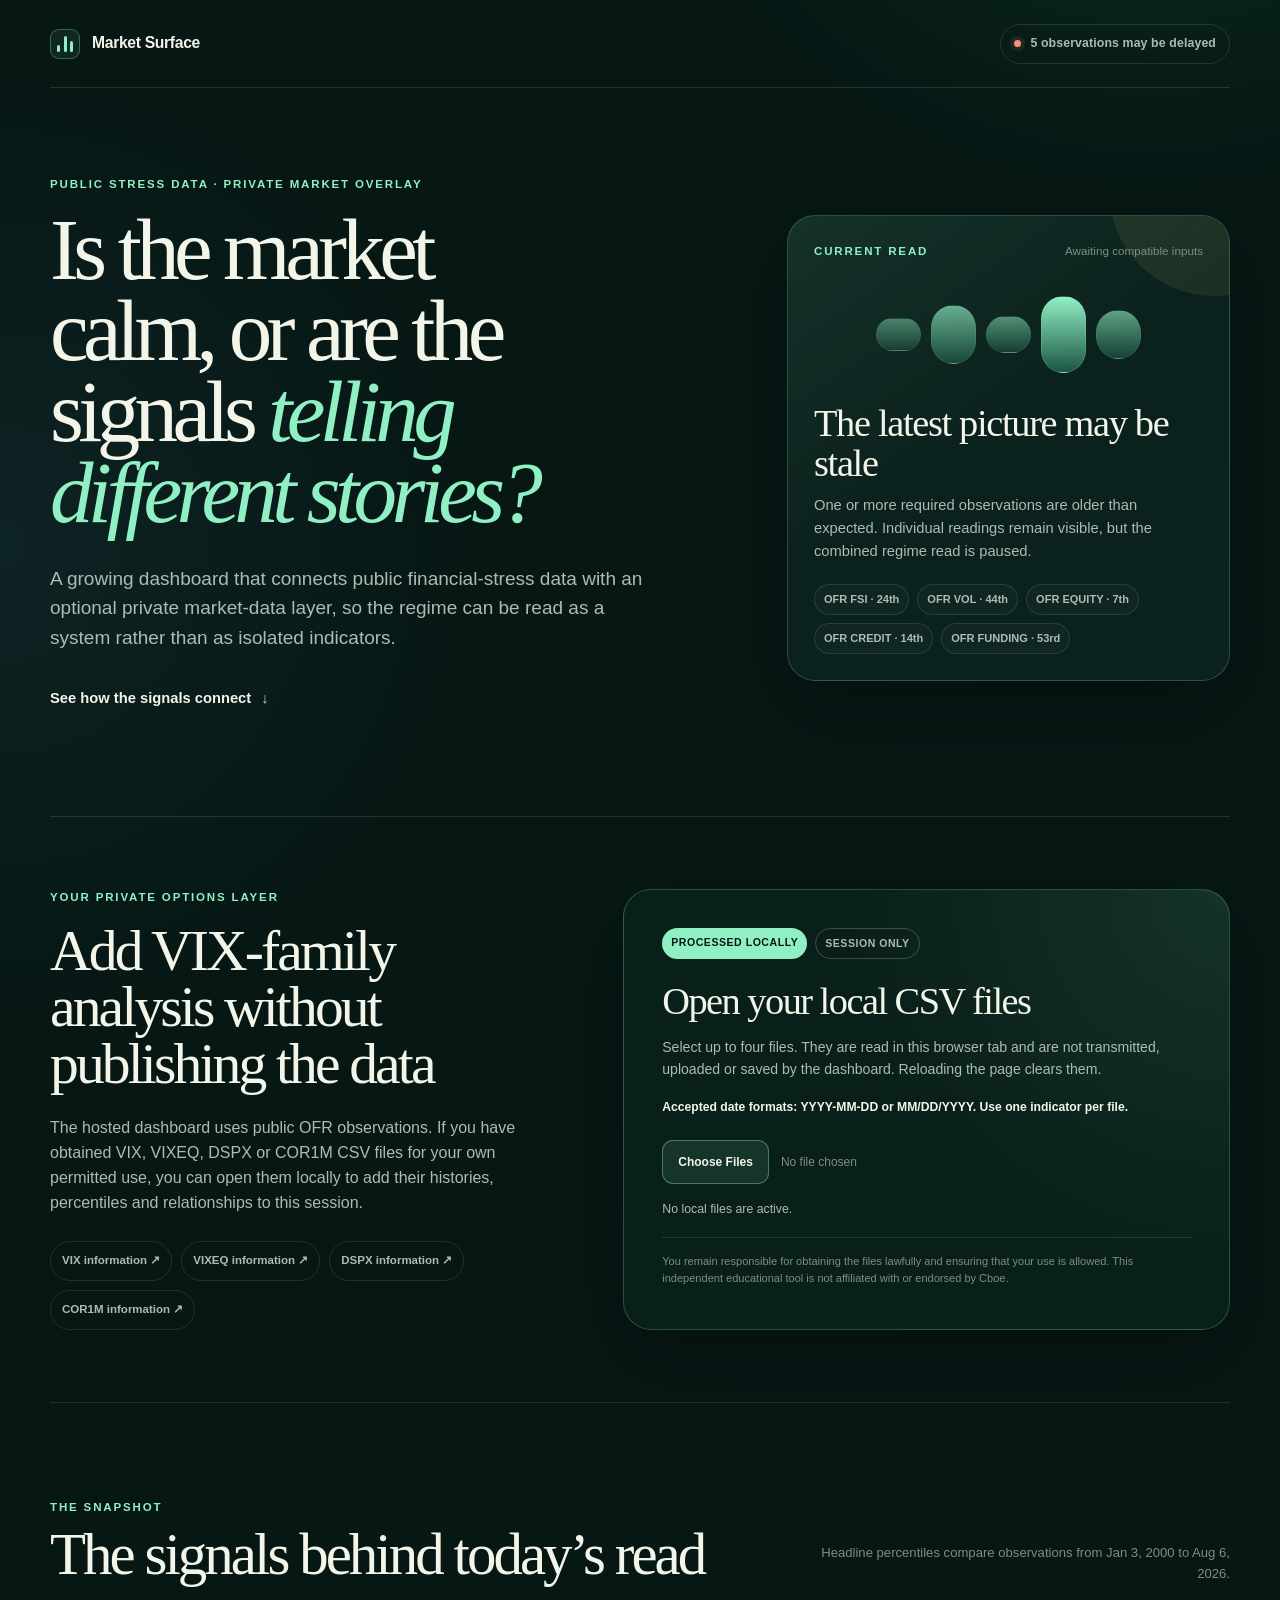
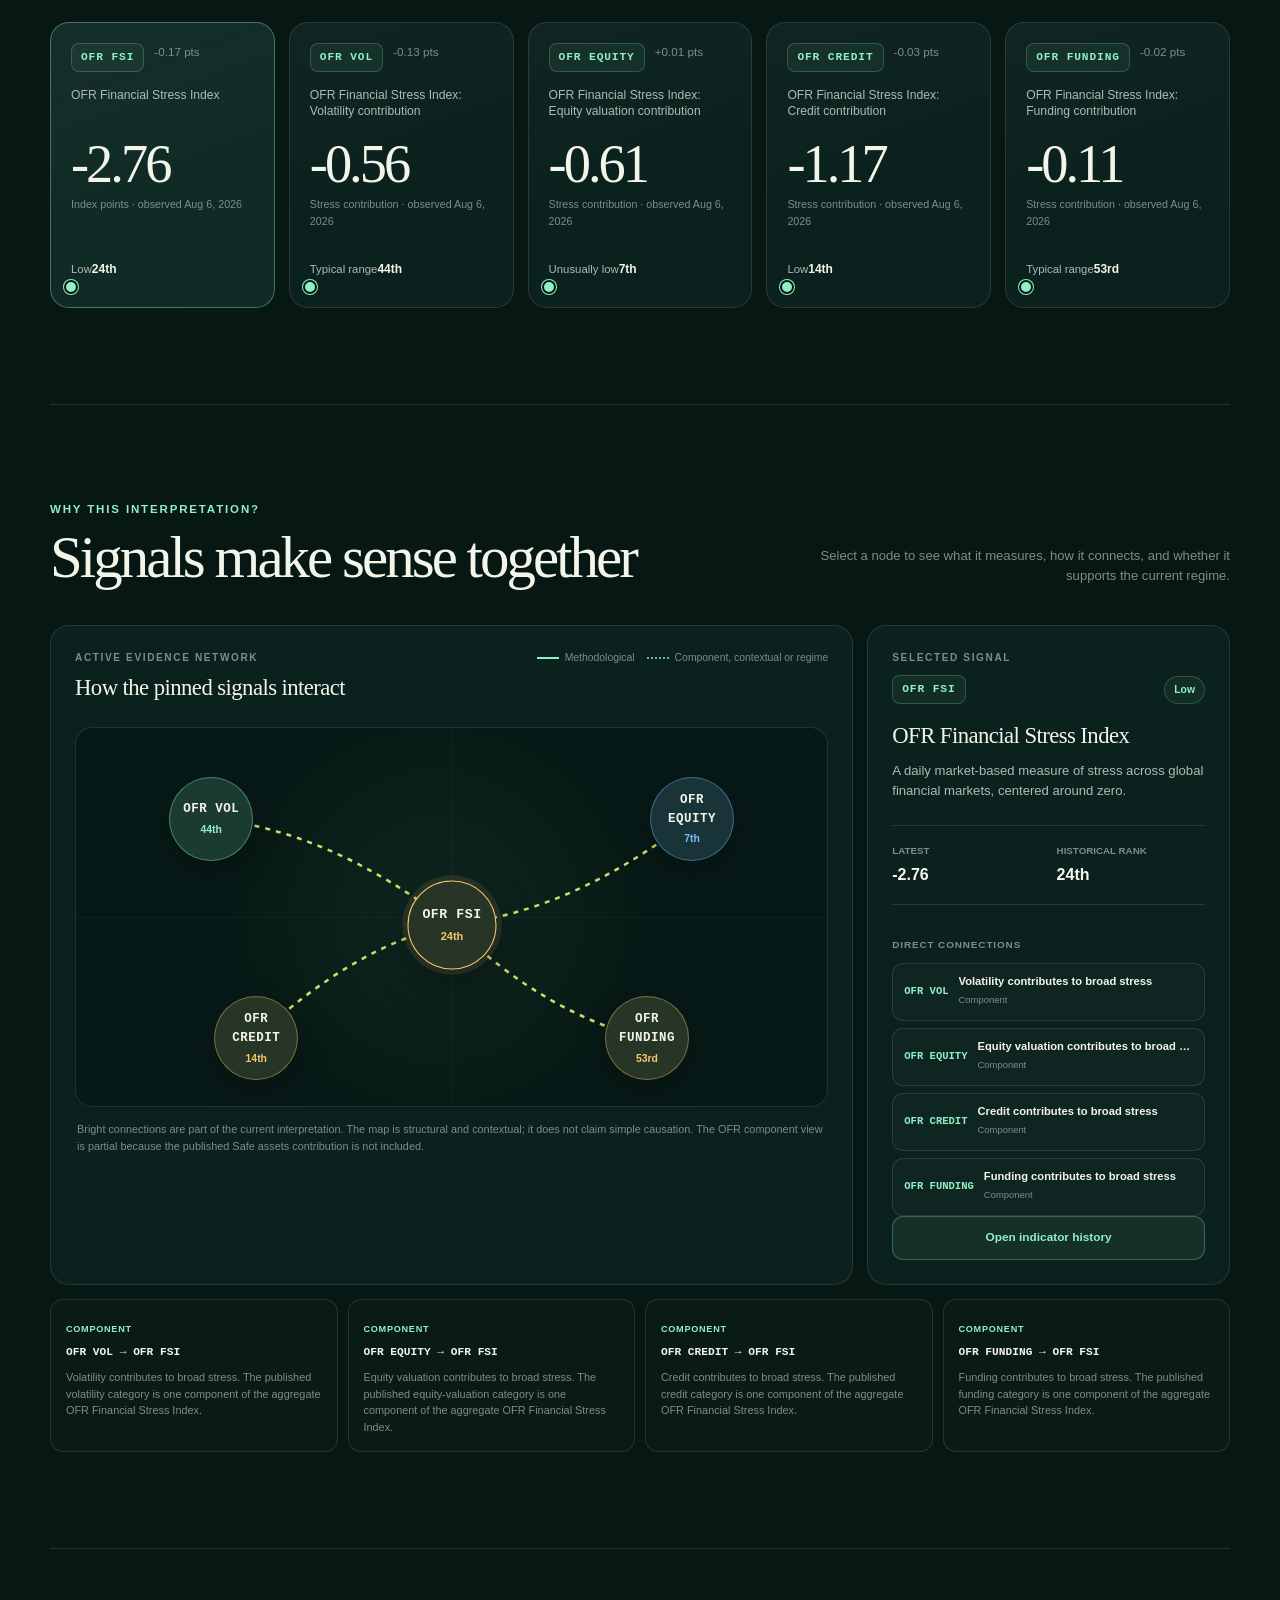
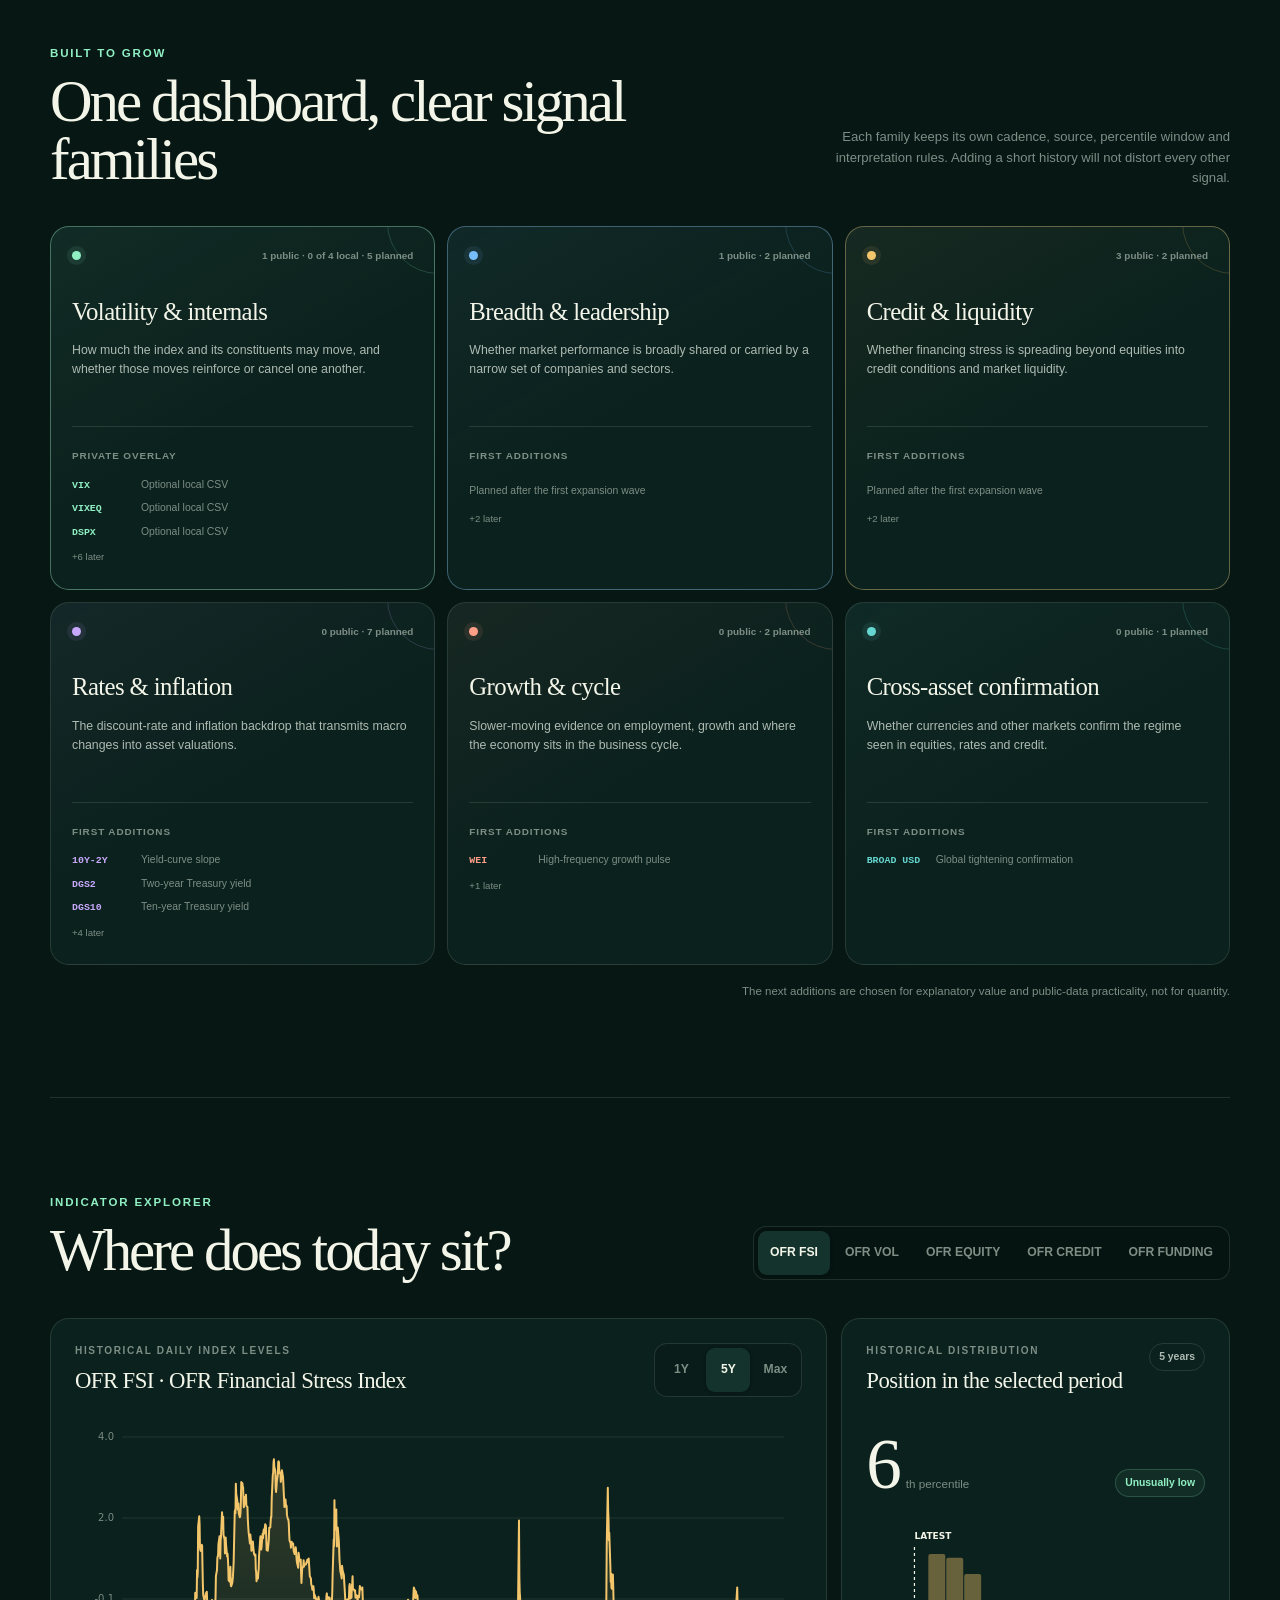
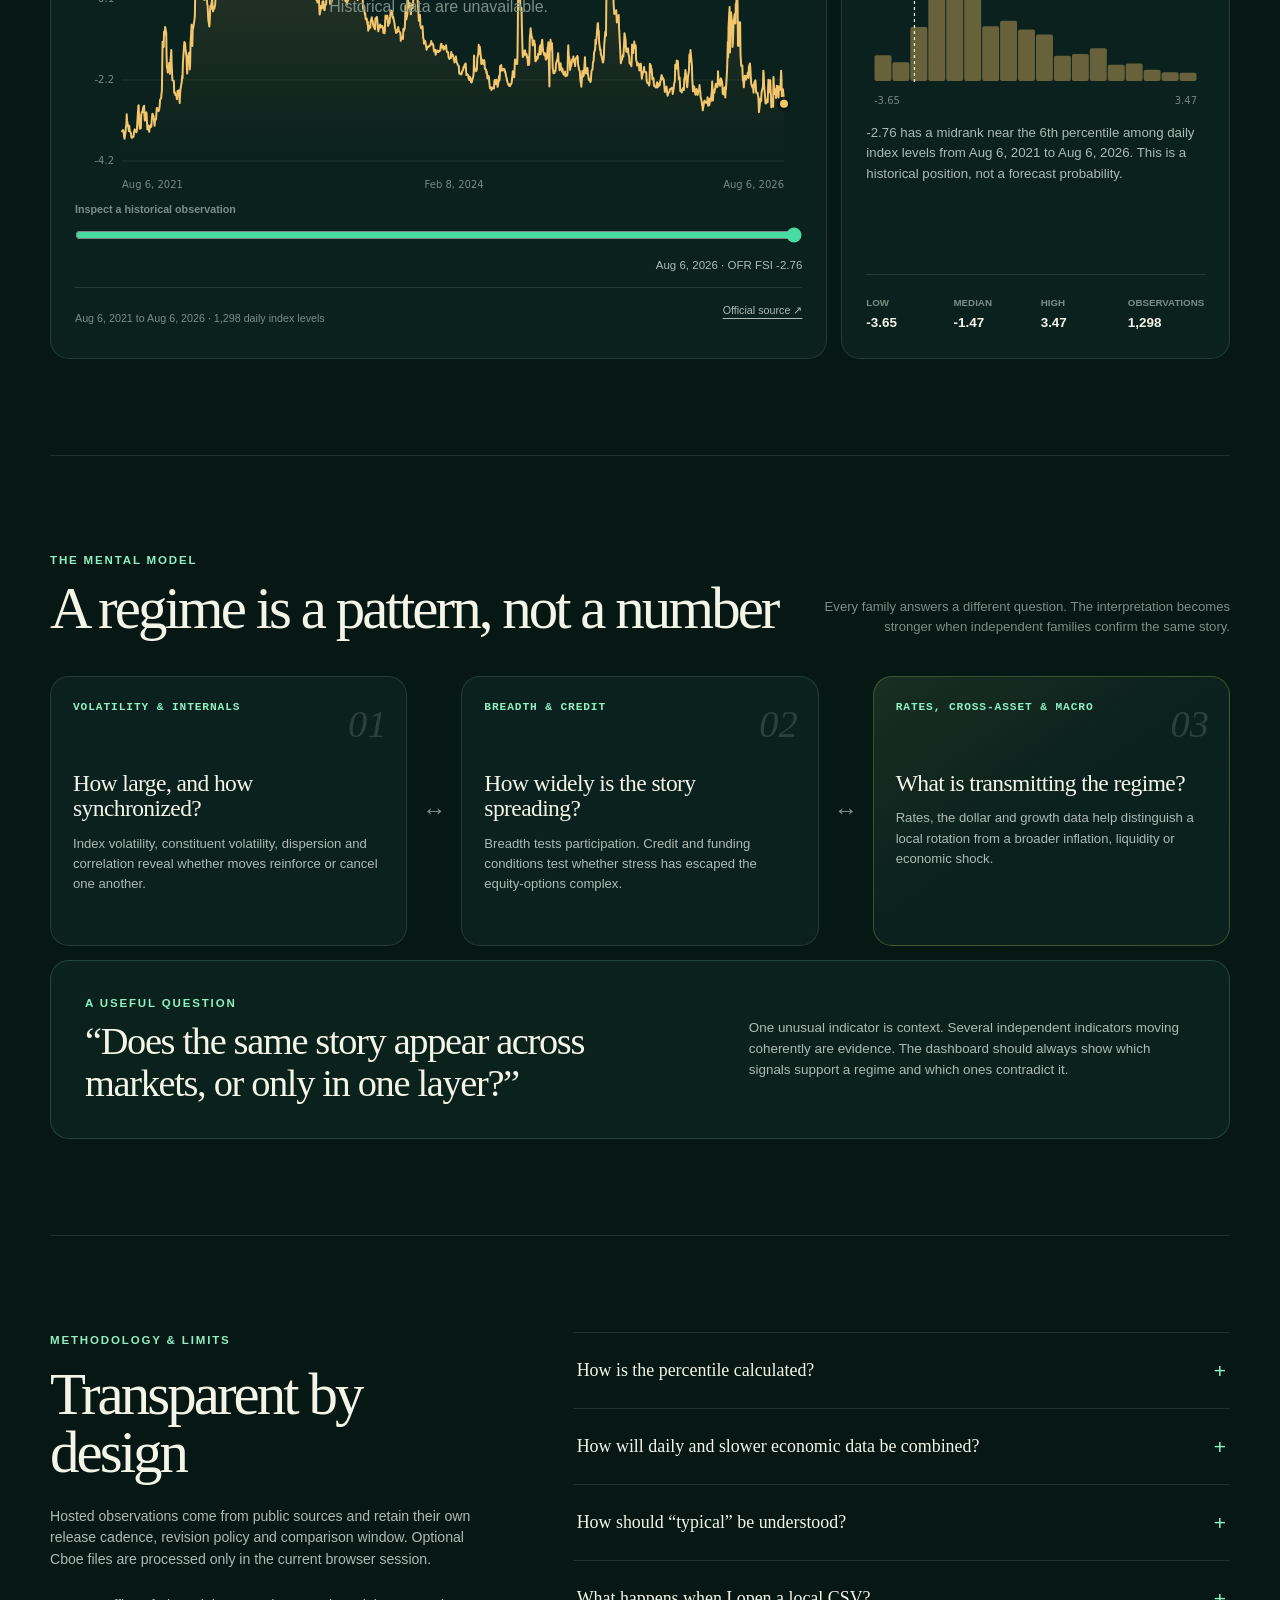
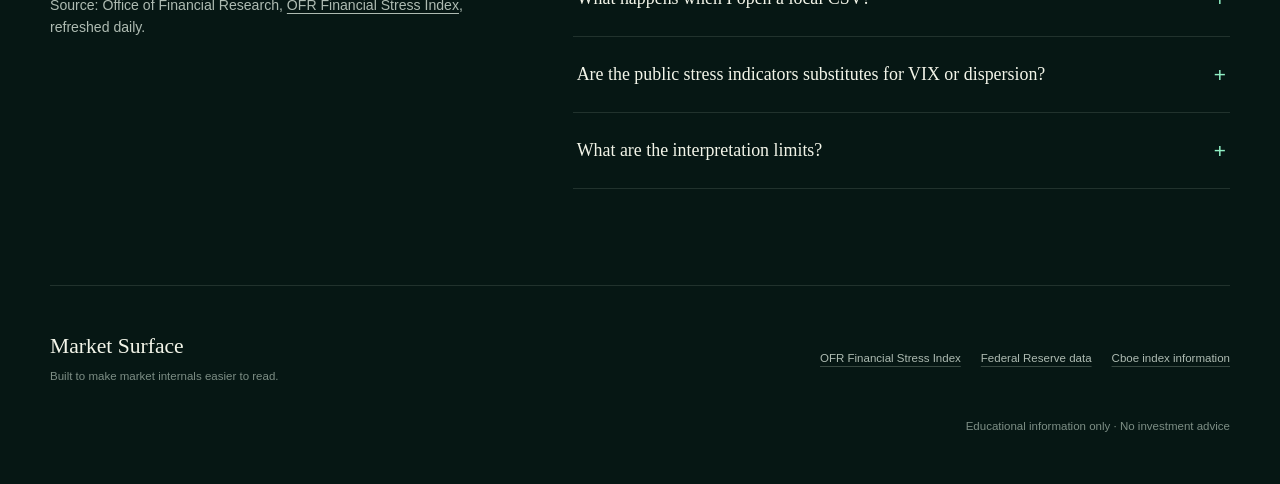
==== index.html @ bc568b19 "Initial public release: Market Surface" ====
<!doctype html>
<html lang="en">
  <head>
    <meta charset="UTF-8" />
    <meta name="viewport" content="width=device-width, initial-scale=1" />
    <meta
      name="description"
      content="A growing, connected view of market risk, breadth, credit, rates and the economic cycle."
    />
    <meta name="theme-color" content="#071c1a" />
    <meta
      http-equiv="Content-Security-Policy"
      content="default-src 'self'; script-src 'self'; style-src 'self' 'unsafe-inline'; img-src 'self' data:; connect-src 'self'; font-src 'self'; object-src 'none'; base-uri 'self'; form-action 'none'"
    />
    <meta property="og:type" content="website" />
    <meta property="og:title" content="Market Surface" />
    <meta
      property="og:description"
      content="A connected view of volatility, breadth, credit, rates and macro signals."
    />
    <meta property="og:url" content="https://denis-joly.github.io/eco-dashboard/" />
    <meta property="og:image" content="https://denis-joly.github.io/eco-dashboard/public/og.png" />
    <meta property="og:image:width" content="1731" />
    <meta property="og:image:height" content="909" />
    <meta name="twitter:card" content="summary_large_image" />
    <meta name="twitter:title" content="Market Surface" />
    <meta
      name="twitter:description"
      content="A connected view of volatility, breadth, credit, rates and macro signals."
    />
    <meta name="twitter:image" content="https://denis-joly.github.io/eco-dashboard/public/og.png" />
    <title>Market Surface: Economic &amp; Market Regime Dashboard</title>
    <link rel="stylesheet" href="styles.css?v=20260810c" />
    <script type="module" src="app.js?v=20260810c"></script>
  </head>
  <body>
    <a class="skip-link" href="#main-content">Skip to dashboard</a>

    <header class="site-header">
      <a class="brand" href="#top" aria-label="Market Surface home">
        <span class="brand-mark" aria-hidden="true"><i></i><i></i><i></i></span>
        <span>Market Surface</span>
      </a>
      <div class="update-chip" id="update-chip" role="status">
        <span class="status-dot" aria-hidden="true"></span>
        <span id="update-label">Loading latest observations…</span>
      </div>
    </header>

    <main id="main-content">
      <section class="hero" id="top" aria-labelledby="hero-title">
        <div class="hero-copy">
          <p class="eyebrow">Public stress data · Private market overlay</p>
          <h1 id="hero-title">Is the market calm, or are the signals <em>telling different stories?</em></h1>
          <p class="hero-intro">
            A growing dashboard that connects public financial-stress data with an optional private market-data
            layer, so the regime can be read as a system rather than as isolated indicators.
          </p>
          <a class="text-link" href="#relationships">See how the signals connect <span aria-hidden="true">↓</span></a>
        </div>

        <article class="regime-card" aria-labelledby="regime-title">
          <div class="regime-topline">
            <span class="regime-kicker">Current read</span>
            <span class="as-of" id="regime-as-of">Awaiting aligned data</span>
          </div>
          <div class="regime-visual" aria-hidden="true">
            <span></span><span></span><span></span><span></span><span></span>
          </div>
          <h2 id="regime-title">Reading the signals…</h2>
          <p id="regime-copy">The interpretation will appear when the latest required observations are loaded.</p>
          <div class="signal-list" id="signal-list" aria-label="Evidence behind this interpretation"></div>
        </article>
      </section>

      <section class="data-access section-shell" id="private-layer" aria-labelledby="private-layer-title">
        <div class="data-access-grid">
          <div class="data-access-copy">
            <p class="eyebrow">Your private options layer</p>
            <h2 id="private-layer-title">Add VIX-family analysis without publishing the data</h2>
            <p>
              The hosted dashboard uses public OFR observations. If you have obtained VIX, VIXEQ, DSPX or COR1M
              CSV files for your own permitted use, you can open them locally to add their histories, percentiles
              and relationships to this session.
            </p>
            <div class="official-link-row" aria-label="Official Cboe product pages">
              <a href="https://www.cboe.com/us/indices/dashboard/VIX" target="_blank" rel="noopener noreferrer">VIX information ↗</a>
              <a href="https://www.cboe.com/us/indices/dashboard/VIXEQ/" target="_blank" rel="noopener noreferrer">VIXEQ information ↗</a>
              <a href="https://www.cboe.com/us/indices/dashboard/DSPX" target="_blank" rel="noopener noreferrer">DSPX information ↗</a>
              <a href="https://www.cboe.com/us/indices/dashboard/COR1M" target="_blank" rel="noopener noreferrer">COR1M information ↗</a>
            </div>
          </div>

          <article class="local-data-panel" aria-labelledby="local-data-heading">
            <div class="local-data-topline">
              <span class="privacy-badge">Processed locally</span>
              <span class="session-badge">Session only</span>
            </div>
            <h3 id="local-data-heading" tabindex="-1">Open your local CSV files</h3>
            <p>
              Select up to four files. They are read in this browser tab and are not transmitted, uploaded or
              saved by the dashboard. Reloading the page clears them.
            </p>
            <p class="local-data-format" id="local-data-format">
              Accepted date formats: YYYY-MM-DD or MM/DD/YYYY. Use one indicator per file.
            </p>
            <div class="local-data-actions">
              <input
                class="local-file-input"
                id="local-file-input"
                type="file"
                accept=".csv,text/csv"
                aria-describedby="local-data-format local-data-status"
                multiple
              />
              <button class="clear-local-button" id="clear-local-data" type="button" hidden>Clear local data</button>
            </div>
            <p class="local-data-status" id="local-data-status" role="status">No local files are active.</p>
            <p class="local-data-alert" id="local-data-alert" role="alert" hidden></p>
            <div class="local-data-summary" id="local-data-summary" hidden>
              <p>Active local indicators</p>
              <ul id="local-summary-list"></ul>
            </div>
            <p class="local-data-terms">
              You remain responsible for obtaining the files lawfully and ensuring that your use is allowed.
              This independent educational tool is not affiliated with or endorsed by Cboe.
            </p>
          </article>
        </div>
      </section>

      <section class="snapshot section-shell" aria-labelledby="snapshot-title">
        <div class="section-heading">
          <div>
            <p class="eyebrow">The snapshot</p>
            <h2 id="snapshot-title">The signals behind today’s read</h2>
          </div>
          <p class="section-note" id="comparison-window">Percentiles use a common historical window.</p>
        </div>
        <p class="sr-only" id="metric-grid-status" role="status">Loading pinned indicators.</p>
        <div class="metric-grid" id="metric-grid">
          <div class="metric-skeleton"></div>
          <div class="metric-skeleton"></div>
          <div class="metric-skeleton"></div>
          <div class="metric-skeleton"></div>
        </div>
      </section>

      <section class="relationships section-shell" id="relationships" aria-labelledby="relationships-title">
        <div class="section-heading relationships-heading">
          <div>
            <p class="eyebrow">Why this interpretation?</p>
            <h2 id="relationships-title">Signals make sense together</h2>
          </div>
          <p class="section-note">
            Select a node to see what it measures, how it connects, and whether it supports the current regime.
          </p>
        </div>

        <div class="network-layout">
          <article class="panel network-panel" aria-labelledby="network-panel-title">
            <div class="network-toolbar">
              <div>
                <p class="panel-label">Active evidence network</p>
                <h3 id="network-panel-title">How the pinned signals interact</h3>
              </div>
              <div class="network-legend" aria-label="Relationship legend">
                <span><i class="legend-line solid"></i> Methodological</span>
                <span><i class="legend-line dotted"></i> Component, contextual or regime</span>
              </div>
            </div>
            <div class="network-stage" id="network-stage">
              <canvas id="network-canvas" aria-hidden="true"></canvas>
              <div class="network-node-layer" id="network-node-layer" role="group" aria-label="Indicators in the active regime"></div>
            </div>
            <p class="network-instruction">
              Bright connections are part of the current interpretation. The map is structural and contextual; it does not claim simple causation.
              The OFR component view is partial because the published Safe assets contribution is not included.
            </p>
          </article>

          <aside class="panel network-inspector" id="network-inspector" aria-labelledby="network-detail-title">
            <p class="panel-label">Selected signal</p>
            <div class="network-detail-heading">
              <span class="ticker" id="network-detail-ticker">FSI</span>
              <span class="band-label" id="network-detail-band">Loading</span>
            </div>
            <h3 id="network-detail-title" tabindex="-1">Loading relationship…</h3>
            <p id="network-detail-copy">Select a signal to inspect its role in the current regime.</p>
            <dl class="network-stats">
              <div><dt>Latest</dt><dd id="network-detail-value">Pending</dd></div>
              <div><dt>Historical rank</dt><dd id="network-detail-rank">Pending</dd></div>
            </dl>
            <div class="connection-list-wrap">
              <p class="connection-label">Direct connections</p>
              <div class="connection-list" id="connection-list"></div>
            </div>
            <button class="network-open-button" id="network-open-button" type="button">Open indicator history</button>
            <p class="sr-only" id="network-selection-status" role="status"></p>
          </aside>
        </div>

        <div class="relationship-text-list" id="relationship-text-list" aria-label="Text summary of visible relationships"></div>
      </section>

      <section class="families section-shell" id="families" aria-labelledby="families-title">
        <div class="section-heading families-heading">
          <div>
            <p class="eyebrow">Built to grow</p>
            <h2 id="families-title">One dashboard, clear signal families</h2>
          </div>
          <p class="section-note">
            Each family keeps its own cadence, source, percentile window and interpretation rules. Adding a short history will not distort every other signal.
          </p>
        </div>
        <div class="family-grid" id="family-grid"></div>
        <p class="roadmap-note" id="roadmap-note">The next additions are chosen for explanatory value and public-data practicality, not for quantity.</p>
      </section>

      <section class="detail section-shell" aria-labelledby="detail-title">
        <div class="section-heading detail-heading">
          <div>
            <p class="eyebrow">Indicator explorer</p>
            <h2 id="detail-title">Where does today sit?</h2>
          </div>
          <div class="segmented-control" id="index-picker" role="group" aria-label="Choose an indicator"></div>
        </div>

        <div class="detail-grid">
          <article class="panel history-panel" aria-labelledby="history-title">
            <div class="panel-head">
              <div>
                <p class="panel-label" id="history-frequency-label">Historical observations</p>
                <h3 id="history-title">Loading history…</h3>
              </div>
              <div class="segmented-control range-control" id="range-picker" role="group" aria-label="Choose a time range">
                <button type="button" data-range="1Y">1Y</button>
                <button type="button" data-range="5Y" class="active" aria-pressed="true">5Y</button>
                <button type="button" data-range="MAX">Max</button>
              </div>
            </div>
            <div class="chart-wrap" id="line-chart-wrap">
              <canvas id="line-chart" role="img" aria-label="Historical index line chart"></canvas>
              <div class="chart-tooltip" id="line-tooltip" hidden></div>
              <div class="chart-empty" id="line-empty" hidden>Historical data are unavailable.</div>
            </div>
            <label class="scrubber-label" for="chart-scrubber">Inspect a historical observation</label>
            <input id="chart-scrubber" class="chart-scrubber" type="range" min="0" max="1" value="1" />
            <p class="chart-point-readout" id="chart-point-readout" aria-live="polite"></p>
            <div class="chart-source-row">
              <span id="history-window-label">Historical observations</span>
              <a id="index-source-link" href="https://www.financialresearch.gov/financial-stress-index/" target="_blank" rel="noopener noreferrer">Official source ↗</a>
            </div>
            <p class="sr-only" id="history-summary"></p>
          </article>

          <article class="panel distribution-panel" aria-labelledby="distribution-title">
            <div class="panel-head">
              <div>
                <p class="panel-label">Historical distribution</p>
                <h3 id="distribution-title">Position in the selected period</h3>
              </div>
              <span class="window-badge" id="window-badge">5 years</span>
            </div>
            <div class="percentile-lockup">
              <div>
                <span class="percentile-number" id="detail-percentile">…</span>
                <span class="percentile-suffix">th percentile</span>
              </div>
              <span class="band-label" id="detail-band">Loading</span>
            </div>
            <div class="distribution-wrap">
              <canvas id="distribution-chart" role="img" aria-label="Historical distribution histogram"></canvas>
            </div>
            <p class="distribution-explanation" id="distribution-explanation">
              Loading the historical comparison…
            </p>
            <dl class="stat-row">
              <div><dt>Low</dt><dd id="stat-low">Pending</dd></div>
              <div><dt>Median</dt><dd id="stat-median">Pending</dd></div>
              <div><dt>High</dt><dd id="stat-high">Pending</dd></div>
              <div><dt>Observations</dt><dd id="stat-count">Pending</dd></div>
            </dl>
          </article>
        </div>
      </section>

      <section class="explainer section-shell" id="explainer" aria-labelledby="explainer-title">
        <div class="section-heading explainer-heading">
          <div>
            <p class="eyebrow">The mental model</p>
            <h2 id="explainer-title">A regime is a pattern, not a number</h2>
          </div>
          <p class="section-note">
            Every family answers a different question. The interpretation becomes stronger when independent families confirm the same story.
          </p>
        </div>

        <div class="concept-flow">
          <article class="concept-card">
            <span class="concept-number">01</span>
            <p class="concept-ticker">VOLATILITY &amp; INTERNALS</p>
            <h3>How large, and how synchronized?</h3>
            <p>Index volatility, constituent volatility, dispersion and correlation reveal whether moves reinforce or cancel one another.</p>
          </article>
          <div class="flow-operator" aria-hidden="true">↔</div>
          <article class="concept-card">
            <span class="concept-number">02</span>
            <p class="concept-ticker">BREADTH &amp; CREDIT</p>
            <h3>How widely is the story spreading?</h3>
            <p>Breadth tests participation. Credit and funding conditions test whether stress has escaped the equity-options complex.</p>
          </article>
          <div class="flow-operator" aria-hidden="true">↔</div>
          <article class="concept-card accent-card">
            <span class="concept-number">03</span>
            <p class="concept-ticker">RATES, CROSS-ASSET &amp; MACRO</p>
            <h3>What is transmitting the regime?</h3>
            <p>Rates, the dollar and growth data help distinguish a local rotation from a broader inflation, liquidity or economic shock.</p>
          </article>
        </div>

        <div class="reading-guide">
          <div>
            <p class="guide-label">A useful question</p>
            <blockquote>“Does the same story appear across markets, or only in one layer?”</blockquote>
          </div>
          <p>
            One unusual indicator is context. Several independent indicators moving coherently are evidence. The dashboard should always show which signals support a regime and which ones contradict it.
          </p>
        </div>
      </section>

      <section class="methodology section-shell" aria-labelledby="methodology-title">
        <div class="methodology-copy">
          <p class="eyebrow">Methodology &amp; limits</p>
          <h2 id="methodology-title">Transparent by design</h2>
          <p>
            Hosted observations come from public sources and retain their own release cadence, revision policy and
            comparison window. Optional Cboe files are processed only in the current browser session.
          </p>
          <p class="source-credit">
            Source: Office of Financial Research, <a href="https://www.financialresearch.gov/financial-stress-index/" target="_blank" rel="noopener noreferrer">OFR Financial Stress Index</a>, refreshed daily.
          </p>
        </div>
        <div class="methodology-details">
          <details>
            <summary>How is the percentile calculated?</summary>
            <p>
              It is the midrank of the latest value among valid observations in the stated comparison window:
              observations below it plus half of equal observations, divided by the total. A 90th percentile is
              a historical rank, not a 90% probability of a future event.
            </p>
          </details>
          <details>
            <summary>How will daily and slower economic data be combined?</summary>
            <p>
              Market closes, weekly releases and monthly observations will keep separate timestamps. A regime can use the latest information that was genuinely available on its evaluation date, without pretending that every series updates together.
            </p>
          </details>
          <details>
            <summary>How should “typical” be understood?</summary>
            <p>
              “Typical” means within the central half of the selected historical sample. It does not mean safe,
              permanent, or guaranteed to continue. Fixed rules such as “VIX 16 is normal” lose important context.
            </p>
          </details>
          <details>
            <summary>What happens when I open a local CSV?</summary>
            <p>
              The file is validated and converted to chart data in this browser tab. The latest value, historical
              rank and summary statistics are calculated locally. The dashboard does not send the file or its
              contents anywhere, and it does not retain them after a reload.
            </p>
          </details>
          <details>
            <summary>Are the public stress indicators substitutes for VIX or dispersion?</summary>
            <p>
              No. OFR categories measure broad financial stress and its contributions. They do not reproduce
              option-implied index volatility, constituent volatility, dispersion or correlation. The two layers
              answer different questions and become more informative when interpreted together.
            </p>
          </details>
          <details>
            <summary>What are the interpretation limits?</summary>
            <p>
              The regime summary is deterministic educational commentary based on relative historical ranks. It is
              not a forecast, trading recommendation, or substitute for independent financial analysis.
            </p>
          </details>
        </div>
      </section>
    </main>

    <footer class="site-footer">
      <div>
        <span class="footer-brand">Market Surface</span>
        <p>Built to make market internals easier to read.</p>
      </div>
      <div class="footer-links">
        <a href="https://www.financialresearch.gov/financial-stress-index/" target="_blank" rel="noopener noreferrer">OFR Financial Stress Index</a>
        <a href="https://www.federalreserve.gov/data.htm" target="_blank" rel="noopener noreferrer">Federal Reserve data</a>
        <a href="https://www.cboe.com/us/indices/" target="_blank" rel="noopener noreferrer">Cboe index information</a>
      </div>
      <p class="disclaimer">Educational information only · No investment advice</p>
    </footer>

    <noscript>
      <div class="noscript">JavaScript is required to load public observations and process local CSV files.</div>
    </noscript>
  </body>
</html>
---- styles.css ----
:root {
  color-scheme: dark;
  --ink: #f3f5e9;
  --ink-soft: #aebbb2;
  --ink-faint: #7d8e85;
  --page: #061714;
  --page-deep: #04100e;
  --surface: #0b211d;
  --surface-raised: #102a25;
  --surface-soft: #15332d;
  --line: rgba(214, 230, 214, 0.13);
  --line-strong: rgba(214, 230, 214, 0.24);
  --mint: #90f0c4;
  --mint-strong: #48dca3;
  --lime: #d9ef72;
  --coral: #ff8e72;
  --amber: #f4c66c;
  --blue: #77bdfb;
  --shadow: 0 28px 80px rgba(0, 0, 0, 0.24);
  --radius-lg: 28px;
  --radius-md: 19px;
  --radius-sm: 12px;
  --shell: min(1180px, calc(100vw - 48px));
  --font: Inter, ui-sans-serif, -apple-system, BlinkMacSystemFont, "Segoe UI", sans-serif;
  --display: "Iowan Old Style", "Palatino Linotype", Palatino, Georgia, serif;
}

* {
  box-sizing: border-box;
}

html {
  scroll-behavior: smooth;
}

body {
  margin: 0;
  background:
    radial-gradient(circle at 90% -5%, rgba(72, 220, 163, 0.12), transparent 34rem),
    radial-gradient(circle at 0 34rem, rgba(119, 189, 251, 0.07), transparent 30rem),
    var(--page);
  color: var(--ink);
  font-family: var(--font);
  font-size: 16px;
  line-height: 1.55;
  -webkit-font-smoothing: antialiased;
}

button,
input {
  font: inherit;
}

a {
  color: inherit;
}

button,
a,
summary,
input {
  -webkit-tap-highlight-color: transparent;
}

:focus-visible {
  outline: 2px solid var(--lime);
  outline-offset: 4px;
}

.skip-link {
  position: fixed;
  z-index: 100;
  top: 12px;
  left: 12px;
  padding: 10px 14px;
  transform: translateY(-150%);
  border-radius: 8px;
  background: var(--ink);
  color: var(--page);
  text-decoration: none;
}

.skip-link:focus {
  transform: translateY(0);
}

.site-header {
  position: relative;
  z-index: 5;
  display: flex;
  width: var(--shell);
  min-height: 88px;
  margin: 0 auto;
  align-items: center;
  justify-content: space-between;
  border-bottom: 1px solid var(--line);
}

.brand {
  display: inline-flex;
  min-height: 44px;
  align-items: center;
  gap: 12px;
  color: var(--ink);
  font-size: 0.98rem;
  font-weight: 760;
  letter-spacing: -0.02em;
  text-decoration: none;
}

.brand-mark {
  display: inline-flex;
  width: 30px;
  height: 30px;
  padding: 6px;
  align-items: flex-end;
  justify-content: space-between;
  border: 1px solid rgba(144, 240, 196, 0.32);
  border-radius: 9px;
  background: rgba(144, 240, 196, 0.08);
}

.brand-mark i {
  width: 3px;
  border-radius: 3px;
  background: var(--mint);
}

.brand-mark i:nth-child(1) { height: 7px; }
.brand-mark i:nth-child(2) { height: 16px; }
.brand-mark i:nth-child(3) { height: 11px; }

.update-chip {
  display: inline-flex;
  min-height: 40px;
  padding: 8px 13px;
  align-items: center;
  gap: 9px;
  border: 1px solid var(--line);
  border-radius: 999px;
  color: var(--ink-soft);
  font-size: 0.77rem;
  font-weight: 650;
  letter-spacing: 0.01em;
}

.status-dot {
  width: 7px;
  height: 7px;
  border-radius: 50%;
  background: var(--amber);
  box-shadow: 0 0 0 4px rgba(244, 198, 108, 0.1);
}

.update-chip.fresh .status-dot {
  background: var(--mint-strong);
  box-shadow: 0 0 0 4px rgba(72, 220, 163, 0.1);
}

.update-chip.stale .status-dot,
.update-chip.error .status-dot {
  background: var(--coral);
  box-shadow: 0 0 0 4px rgba(255, 142, 114, 0.1);
}

.hero {
  display: grid;
  width: var(--shell);
  min-height: 610px;
  margin: 0 auto;
  padding: 88px 0 96px;
  align-items: center;
  grid-template-columns: minmax(0, 1.06fr) minmax(370px, 0.74fr);
  gap: clamp(48px, 8vw, 112px);
}

.eyebrow,
.panel-label,
.regime-kicker,
.guide-label {
  margin: 0 0 16px;
  color: var(--mint);
  font-size: 0.72rem;
  font-weight: 800;
  letter-spacing: 0.16em;
  text-transform: uppercase;
}

.hero h1 {
  max-width: 760px;
  margin: 0;
  font-family: var(--display);
  font-size: clamp(3.3rem, 6.8vw, 6.35rem);
  font-weight: 500;
  letter-spacing: -0.065em;
  line-height: 0.93;
  text-wrap: balance;
}

.hero h1 em {
  color: var(--mint);
  font-weight: inherit;
}

.hero-intro {
  max-width: 610px;
  margin: 30px 0 24px;
  color: var(--ink-soft);
  font-size: clamp(1.02rem, 1.8vw, 1.19rem);
}

.text-link {
  display: inline-flex;
  min-height: 44px;
  align-items: center;
  gap: 10px;
  color: var(--ink);
  font-size: 0.92rem;
  font-weight: 750;
  text-decoration: none;
}

.text-link span {
  color: var(--mint);
}

.regime-card {
  position: relative;
  overflow: hidden;
  min-height: 415px;
  padding: 26px;
  border: 1px solid rgba(144, 240, 196, 0.22);
  border-radius: var(--radius-lg);
  background:
    linear-gradient(145deg, rgba(144, 240, 196, 0.08), transparent 46%),
    var(--surface);
  box-shadow: var(--shadow);
}

.regime-card::before {
  position: absolute;
  width: 210px;
  height: 210px;
  top: -130px;
  right: -90px;
  border-radius: 50%;
  background: rgba(217, 239, 114, 0.08);
  content: "";
}

.regime-topline {
  display: flex;
  position: relative;
  align-items: center;
  justify-content: space-between;
  gap: 16px;
}

.regime-kicker {
  margin: 0;
}

.as-of {
  color: var(--ink-faint);
  font-size: 0.73rem;
  font-variant-numeric: tabular-nums;
}

.regime-visual {
  display: flex;
  height: 82px;
  margin: 33px 0 27px;
  align-items: center;
  justify-content: center;
  gap: 10px;
}

.regime-visual span {
  display: block;
  width: 12%;
  max-width: 45px;
  border: 1px solid rgba(144, 240, 196, 0.18);
  border-radius: 999px;
  background: linear-gradient(180deg, var(--mint), rgba(72, 220, 163, 0.28));
}

.regime-visual span:nth-child(1) { height: 40%; opacity: 0.45; }
.regime-visual span:nth-child(2) { height: 72%; opacity: 0.68; }
.regime-visual span:nth-child(3) { height: 46%; opacity: 0.52; }
.regime-visual span:nth-child(4) { height: 94%; }
.regime-visual span:nth-child(5) { height: 60%; opacity: 0.62; }

.regime-card h2 {
  margin: 0 0 11px;
  font-family: var(--display);
  font-size: clamp(1.85rem, 3vw, 2.45rem);
  font-weight: 500;
  letter-spacing: -0.035em;
  line-height: 1.05;
}

.regime-card > p {
  margin: 0;
  color: var(--ink-soft);
  font-size: 0.92rem;
}

.signal-list {
  display: flex;
  margin-top: 21px;
  flex-wrap: wrap;
  gap: 8px;
}

.signal-pill {
  padding: 6px 9px;
  border: 1px solid var(--line);
  border-radius: 999px;
  background: rgba(255, 255, 255, 0.025);
  color: var(--ink-soft);
  font-size: 0.69rem;
  font-weight: 700;
}

.section-shell {
  width: var(--shell);
  margin: 0 auto;
  padding: 96px 0;
  border-top: 1px solid var(--line);
}

.data-access {
  padding-top: 72px;
  padding-bottom: 72px;
}

.data-access-grid {
  display: grid;
  align-items: stretch;
  grid-template-columns: minmax(0, 0.9fr) minmax(420px, 1.1fr);
  gap: clamp(28px, 6vw, 78px);
}

.data-access-copy {
  align-self: center;
}

.data-access-copy h2 {
  max-width: 650px;
  margin: 0;
  font-family: var(--display);
  font-size: clamp(2.35rem, 4.5vw, 4.2rem);
  font-weight: 500;
  letter-spacing: -0.05em;
  line-height: 0.98;
}

.data-access-copy > p:not(.eyebrow) {
  max-width: 610px;
  margin: 24px 0 0;
  color: var(--ink-soft);
}

.official-link-row {
  display: flex;
  margin-top: 25px;
  flex-wrap: wrap;
  gap: 9px;
}

.official-link-row a {
  display: inline-flex;
  min-height: 40px;
  padding: 8px 11px;
  align-items: center;
  border: 1px solid var(--line);
  border-radius: 999px;
  color: var(--ink-soft);
  font-size: 0.72rem;
  font-weight: 720;
  text-decoration: none;
  transition: border-color 160ms ease, color 160ms ease, background 160ms ease;
}

.official-link-row a:hover {
  border-color: rgba(144, 240, 196, 0.42);
  background: rgba(144, 240, 196, 0.06);
  color: var(--ink);
}

.local-data-panel {
  padding: clamp(25px, 4vw, 38px);
  border: 1px solid rgba(144, 240, 196, 0.23);
  border-radius: var(--radius-lg);
  background:
    radial-gradient(circle at 100% 0, rgba(144, 240, 196, 0.09), transparent 24rem),
    rgba(11, 33, 29, 0.86);
  box-shadow: var(--shadow);
}

.local-data-topline {
  display: flex;
  margin-bottom: 23px;
  flex-wrap: wrap;
  gap: 8px;
}

.privacy-badge,
.session-badge {
  padding: 6px 9px;
  border-radius: 999px;
  font-size: 0.66rem;
  font-weight: 800;
  letter-spacing: 0.05em;
  text-transform: uppercase;
}

.privacy-badge {
  background: var(--mint);
  color: var(--page);
}

.session-badge {
  border: 1px solid var(--line-strong);
  color: var(--ink-soft);
}

.local-data-panel h3 {
  margin: 0;
  font-family: var(--display);
  font-size: clamp(1.8rem, 3vw, 2.55rem);
  font-weight: 500;
  letter-spacing: -0.04em;
  line-height: 1;
}

.local-data-panel > p {
  margin: 17px 0 0;
  color: var(--ink-soft);
  font-size: 0.88rem;
}

.local-data-panel .local-data-format {
  color: var(--ink);
  font-size: 0.76rem;
  font-weight: 680;
}

.local-data-actions {
  display: flex;
  margin-top: 24px;
  align-items: center;
  flex-wrap: wrap;
  gap: 10px;
}

.local-file-input {
  min-width: min(100%, 325px);
  max-width: 100%;
  min-height: 46px;
  color: var(--ink-faint);
  font-size: 0.75rem;
}

.local-file-input::file-selector-button,
.clear-local-button {
  min-height: 44px;
  padding: 10px 15px;
  border: 1px solid rgba(144, 240, 196, 0.38);
  border-radius: 11px;
  background: rgba(144, 240, 196, 0.1);
  color: var(--ink);
  font: inherit;
  font-weight: 780;
  cursor: pointer;
}

.local-file-input::file-selector-button {
  margin-right: 12px;
}

.local-file-input:hover::file-selector-button,
.clear-local-button:hover {
  border-color: var(--mint);
  background: rgba(144, 240, 196, 0.16);
}

.clear-local-button {
  color: var(--ink-soft);
}

.local-data-status,
.local-data-alert {
  min-height: 1.3em;
  margin-top: 14px !important;
  font-size: 0.77rem !important;
}

.local-data-alert {
  color: var(--coral) !important;
}

.local-data-summary {
  margin-top: 18px;
  padding: 15px;
  border: 1px solid var(--line);
  border-radius: 13px;
  background: rgba(3, 15, 13, 0.35);
}

.local-data-summary > p {
  margin: 0 0 10px;
  color: var(--ink-faint);
  font-size: 0.67rem;
  font-weight: 800;
  letter-spacing: 0.1em;
  text-transform: uppercase;
}

.local-data-summary ul {
  display: flex;
  padding: 0;
  margin: 0;
  flex-wrap: wrap;
  gap: 8px;
  list-style: none;
}

.local-data-summary li {
  padding: 6px 9px;
  border-radius: 999px;
  background: rgba(217, 239, 114, 0.09);
  color: var(--lime);
  font-size: 0.7rem;
  font-weight: 760;
}

.local-data-panel .local-data-terms {
  padding-top: 15px;
  border-top: 1px solid var(--line);
  color: var(--ink-faint);
  font-size: 0.69rem;
}

.section-heading {
  display: flex;
  margin-bottom: 38px;
  align-items: flex-end;
  justify-content: space-between;
  gap: 36px;
}

.section-heading .eyebrow {
  margin-bottom: 10px;
}

.section-heading h2,
.methodology h2 {
  margin: 0;
  font-family: var(--display);
  font-size: clamp(2.35rem, 4.6vw, 4.1rem);
  font-weight: 500;
  letter-spacing: -0.05em;
  line-height: 0.98;
}

.section-note {
  max-width: 410px;
  margin: 0;
  color: var(--ink-faint);
  font-size: 0.82rem;
  text-align: right;
}

.metric-grid {
  display: grid;
  grid-template-columns: repeat(auto-fit, minmax(210px, 1fr));
  gap: 14px;
}

.network-layout {
  display: grid;
  grid-template-columns: minmax(0, 1.55fr) minmax(310px, 0.7fr);
  gap: 14px;
}

.network-panel {
  min-height: 520px;
}

.network-toolbar {
  display: flex;
  align-items: flex-start;
  justify-content: space-between;
  gap: 24px;
}

.network-toolbar .panel-label {
  margin-bottom: 5px;
}

.network-legend {
  display: flex;
  flex-wrap: wrap;
  justify-content: flex-end;
  gap: 12px;
  color: var(--ink-faint);
  font-size: 0.65rem;
}

.network-legend span {
  display: inline-flex;
  align-items: center;
  gap: 6px;
}

.legend-line {
  display: inline-block;
  width: 22px;
  height: 0;
  border-top: 2px solid var(--mint);
}

.legend-line.dotted {
  border-top-style: dotted;
  opacity: 0.72;
}

.network-stage {
  position: relative;
  overflow: hidden;
  height: 380px;
  margin-top: 22px;
  border: 1px solid var(--line);
  border-radius: 17px;
  background:
    radial-gradient(circle at 48% 50%, rgba(144, 240, 196, 0.06), transparent 48%),
    rgba(3, 15, 13, 0.38);
}

.network-stage::before,
.network-stage::after {
  position: absolute;
  inset: 50% 0 auto;
  border-top: 1px solid rgba(214, 230, 214, 0.04);
  content: "";
}

.network-stage::after {
  inset: 0 auto 0 50%;
  border-top: 0;
  border-left: 1px solid rgba(214, 230, 214, 0.04);
}

#network-canvas,
.network-node-layer {
  position: absolute;
  z-index: 1;
  width: 100%;
  height: 100%;
  inset: 0;
}

.network-node-layer {
  z-index: 2;
}

.network-node {
  display: flex;
  position: absolute;
  width: 84px;
  height: 84px;
  padding: 8px;
  align-items: center;
  justify-content: center;
  flex-direction: column;
  gap: 2px;
  border: 1px solid color-mix(in srgb, var(--node-color) 42%, transparent);
  border-radius: 50%;
  background: color-mix(in srgb, var(--surface) 88%, var(--node-color) 12%);
  color: var(--ink);
  box-shadow: 0 9px 30px rgba(0, 0, 0, 0.26);
  cursor: pointer;
  transform: translate(-50%, -50%);
  transition: border-color 160ms ease, box-shadow 160ms ease, transform 160ms ease;
}

.network-node::before {
  position: absolute;
  inset: 5px;
  border: 1px solid transparent;
  border-radius: inherit;
  content: "";
}

.network-node.evidence::before {
  border-color: color-mix(in srgb, var(--node-color) 24%, transparent);
}

.network-node:hover,
.network-node.selected {
  border-color: var(--node-color);
  box-shadow: 0 0 0 5px color-mix(in srgb, var(--node-color) 10%, transparent), 0 12px 36px rgba(0, 0, 0, 0.34);
  transform: translate(-50%, -50%) scale(1.06);
}

.network-node strong {
  font-family: ui-monospace, SFMono-Regular, Menlo, monospace;
  font-size: 0.78rem;
  letter-spacing: 0.04em;
}

.network-node span {
  color: var(--node-color);
  font-size: 0.65rem;
  font-weight: 750;
}

.network-instruction {
  margin: 14px 2px 0;
  color: var(--ink-faint);
  font-size: 0.68rem;
}

.network-inspector {
  display: flex;
  min-height: 520px;
  flex-direction: column;
}

.network-detail-heading {
  display: flex;
  margin: 5px 0 20px;
  align-items: center;
  justify-content: space-between;
  gap: 10px;
}

.network-inspector h3 {
  font-size: 1.7rem;
  line-height: 1.08;
}

.network-inspector > p:not(.panel-label):not(.sr-only) {
  margin: 12px 0 0;
  color: var(--ink-soft);
  font-size: 0.82rem;
}

.network-stats {
  display: grid;
  margin: 24px 0 0;
  padding: 17px 0;
  border-top: 1px solid var(--line);
  border-bottom: 1px solid var(--line);
  grid-template-columns: repeat(2, 1fr);
  gap: 16px;
}

.network-stats dt {
  color: var(--ink-faint);
  font-size: 0.61rem;
  font-weight: 750;
  text-transform: uppercase;
}

.network-stats dd {
  margin: 4px 0 0;
  font-variant-numeric: tabular-nums;
  font-weight: 740;
}

.connection-list-wrap {
  margin-top: 22px;
}

.connection-label,
.family-next-label {
  color: var(--ink-faint);
  font-size: 0.62rem;
  font-weight: 760;
  letter-spacing: 0.09em;
  text-transform: uppercase;
}

.connection-list {
  display: grid;
  margin-top: 9px;
  gap: 7px;
}

.connection-button {
  display: grid;
  min-height: 58px;
  padding: 9px 11px;
  border: 1px solid var(--line);
  border-radius: 11px;
  background: rgba(255, 255, 255, 0.018);
  color: var(--ink);
  cursor: pointer;
  grid-template-columns: auto 1fr;
  text-align: left;
  gap: 1px 10px;
}

.connection-button:hover {
  border-color: rgba(144, 240, 196, 0.35);
  background: rgba(144, 240, 196, 0.04);
}

.connection-button span {
  grid-row: 1 / 3;
  align-self: center;
  color: var(--mint);
  font-family: ui-monospace, SFMono-Regular, Menlo, monospace;
  font-size: 0.66rem;
  font-weight: 800;
}

.connection-button strong {
  overflow: hidden;
  font-size: 0.7rem;
  text-overflow: ellipsis;
  white-space: nowrap;
}

.connection-button small {
  color: var(--ink-faint);
  font-size: 0.59rem;
  text-transform: capitalize;
}

.network-open-button {
  min-height: 44px;
  margin-top: auto;
  padding: 10px 15px;
  border: 1px solid rgba(144, 240, 196, 0.28);
  border-radius: 11px;
  background: rgba(144, 240, 196, 0.075);
  color: var(--mint);
  cursor: pointer;
  font-size: 0.74rem;
  font-weight: 780;
}

.network-open-button:hover {
  background: rgba(144, 240, 196, 0.12);
}

.relationship-text-list {
  display: grid;
  margin-top: 14px;
  grid-template-columns: repeat(4, 1fr);
  gap: 10px;
}

.relationship-text-item {
  min-width: 0;
  padding: 15px;
  border: 1px solid var(--line);
  border-radius: 13px;
  background: rgba(255, 255, 255, 0.015);
}

.relationship-text-item.active {
  border-color: rgba(144, 240, 196, 0.28);
  background: rgba(144, 240, 196, 0.035);
}

.relationship-text-item span {
  color: var(--mint);
  font-size: 0.57rem;
  font-weight: 750;
  letter-spacing: 0.08em;
  text-transform: uppercase;
}

.relationship-text-item strong {
  display: block;
  margin-top: 5px;
  font-family: ui-monospace, SFMono-Regular, Menlo, monospace;
  font-size: 0.7rem;
}

.relationship-text-item p {
  margin: 7px 0 0;
  color: var(--ink-faint);
  font-size: 0.68rem;
}

.family-grid {
  display: grid;
  grid-template-columns: repeat(3, minmax(0, 1fr));
  gap: 12px;
}

.family-card {
  position: relative;
  overflow: hidden;
  min-height: 318px;
  padding: 21px;
  border: 1px solid var(--line);
  border-radius: var(--radius-md);
  background: linear-gradient(150deg, color-mix(in srgb, var(--family-color) 5%, transparent), transparent 50%), var(--surface);
}

.family-card::after {
  position: absolute;
  width: 100px;
  height: 100px;
  top: -55px;
  right: -55px;
  border: 1px solid color-mix(in srgb, var(--family-color) 18%, transparent);
  border-radius: 50%;
  content: "";
}

.family-card.has-live {
  border-color: color-mix(in srgb, var(--family-color) 30%, var(--line));
}

.family-card-top {
  display: flex;
  align-items: center;
  justify-content: space-between;
  gap: 12px;
}

.family-dot {
  width: 9px;
  height: 9px;
  border-radius: 50%;
  background: var(--family-color);
  box-shadow: 0 0 0 5px color-mix(in srgb, var(--family-color) 9%, transparent);
}

.family-count {
  color: var(--ink-faint);
  font-size: 0.62rem;
  font-weight: 700;
}

.family-card h3 {
  margin: 29px 0 10px;
  font-family: var(--display);
  font-size: 1.55rem;
  font-weight: 500;
  letter-spacing: -0.025em;
}

.family-card > p {
  min-height: 62px;
  margin: 0;
  color: var(--ink-soft);
  font-size: 0.77rem;
}

.family-next {
  margin-top: 23px;
  padding-top: 15px;
  border-top: 1px solid var(--line);
}

.family-next ul {
  display: grid;
  margin: 10px 0 0;
  padding: 0;
  gap: 7px;
  list-style: none;
}

.family-next li {
  display: grid;
  grid-template-columns: minmax(60px, auto) 1fr;
  align-items: baseline;
  gap: 9px;
}

.family-next li span {
  color: var(--family-color);
  font-family: ui-monospace, SFMono-Regular, Menlo, monospace;
  font-size: 0.62rem;
  font-weight: 800;
}

.family-next li small {
  overflow: hidden;
  color: var(--ink-faint);
  font-size: 0.65rem;
  text-overflow: ellipsis;
  white-space: nowrap;
}

.family-next .family-empty {
  display: block;
}

.family-more {
  display: inline-block;
  margin-top: 10px;
  color: var(--ink-faint);
  font-size: 0.6rem;
}

.roadmap-note {
  margin: 18px 0 0;
  color: var(--ink-faint);
  font-size: 0.72rem;
  text-align: right;
}

.metric-card,
.metric-skeleton {
  min-height: 286px;
  border: 1px solid var(--line);
  border-radius: var(--radius-md);
  background: linear-gradient(160deg, rgba(255, 255, 255, 0.025), transparent 55%), var(--surface);
}

.metric-skeleton {
  background: linear-gradient(90deg, var(--surface) 25%, var(--surface-raised) 50%, var(--surface) 75%);
  background-size: 300% 100%;
  animation: shimmer 1.6s ease infinite;
}

@keyframes shimmer {
  0% { background-position: 100% 0; }
  100% { background-position: 0 0; }
}

.metric-card {
  display: flex;
  position: relative;
  min-width: 0;
  padding: 20px;
  flex-direction: column;
  color: var(--ink);
  cursor: pointer;
  font-family: var(--font);
  text-align: left;
  transition: border-color 160ms ease, transform 160ms ease, background-color 160ms ease;
}

.metric-card:hover,
.metric-card.selected {
  border-color: rgba(144, 240, 196, 0.38);
  background-color: var(--surface-raised);
}

.metric-card:hover {
  transform: translateY(-3px);
}

.metric-top {
  display: flex;
  align-items: flex-start;
  justify-content: space-between;
  gap: 10px;
}

.ticker {
  display: inline-flex;
  min-height: 29px;
  padding: 4px 9px;
  align-items: center;
  border: 1px solid rgba(144, 240, 196, 0.22);
  border-radius: 8px;
  background: rgba(144, 240, 196, 0.055);
  color: var(--mint);
  font-family: ui-monospace, SFMono-Regular, Menlo, monospace;
  font-size: 0.7rem;
  font-weight: 800;
  letter-spacing: 0.08em;
}

.daily-change {
  color: var(--ink-faint);
  font-size: 0.73rem;
  font-variant-numeric: tabular-nums;
}

.metric-name {
  min-height: 42px;
  margin: 15px 0 8px;
  color: var(--ink-soft);
  font-size: 0.76rem;
  line-height: 1.35;
}

.metric-value {
  margin: 0;
  font-family: var(--display);
  font-size: 3.4rem;
  font-variant-numeric: tabular-nums;
  font-weight: 500;
  letter-spacing: -0.055em;
  line-height: 1;
}

.metric-date {
  margin: 5px 0 0;
  color: var(--ink-faint);
  font-size: 0.67rem;
}

.percentile-strip {
  margin-top: auto;
  padding-top: 21px;
}

.percentile-meta {
  display: flex;
  margin-bottom: 8px;
  align-items: center;
  justify-content: space-between;
  color: var(--ink-soft);
  font-size: 0.71rem;
}

.percentile-meta strong {
  color: var(--ink);
  font-size: 0.75rem;
  font-variant-numeric: tabular-nums;
}

.percentile-track {
  position: relative;
  height: 5px;
  border-radius: 999px;
  background: rgba(255, 255, 255, 0.08);
}

.percentile-track::before {
  position: absolute;
  width: 10px;
  height: 10px;
  top: 50%;
  left: var(--rank, 50%);
  border: 2px solid var(--page);
  border-radius: 50%;
  background: var(--mint);
  box-shadow: 0 0 0 1px var(--mint);
  content: "";
  transform: translate(-50%, -50%);
}

.percentile-track::after {
  position: absolute;
  width: var(--rank, 50%);
  height: 100%;
  border-radius: inherit;
  background: linear-gradient(90deg, rgba(144, 240, 196, 0.3), var(--mint-strong));
  content: "";
}

.detail-heading {
  align-items: flex-end;
}

.segmented-control {
  display: flex;
  padding: 4px;
  border: 1px solid var(--line);
  border-radius: 13px;
  background: rgba(0, 0, 0, 0.13);
  gap: 3px;
}

.segmented-control button {
  min-width: 52px;
  min-height: 44px;
  padding: 7px 12px;
  border: 0;
  border-radius: 9px;
  background: transparent;
  color: var(--ink-faint);
  cursor: pointer;
  font-size: 0.76rem;
  font-weight: 760;
  transition: color 160ms ease, background 160ms ease;
}

.segmented-control button:hover {
  color: var(--ink);
}

.segmented-control button.active {
  background: var(--surface-soft);
  color: var(--ink);
  box-shadow: 0 1px 4px rgba(0, 0, 0, 0.2);
}

.detail-grid {
  display: grid;
  grid-template-columns: minmax(0, 1.6fr) minmax(320px, 0.8fr);
  gap: 14px;
}

.panel {
  min-width: 0;
  padding: 24px;
  border: 1px solid var(--line);
  border-radius: var(--radius-md);
  background: var(--surface);
}

.panel-head {
  display: flex;
  min-height: 52px;
  align-items: flex-start;
  justify-content: space-between;
  gap: 16px;
}

.panel-label {
  margin-bottom: 5px;
  color: var(--ink-faint);
  font-size: 0.63rem;
}

.panel h3 {
  margin: 0;
  font-family: var(--display);
  font-size: 1.42rem;
  font-weight: 500;
  letter-spacing: -0.025em;
}

.range-control button {
  min-width: 44px;
  min-height: 44px;
  padding: 6px 9px;
}

.chart-wrap {
  position: relative;
  height: 370px;
  margin-top: 24px;
}

#line-chart,
#distribution-chart {
  display: block;
  width: 100%;
  height: 100%;
}

.chart-tooltip {
  position: absolute;
  z-index: 2;
  min-width: 104px;
  padding: 8px 10px;
  border: 1px solid var(--line-strong);
  border-radius: 9px;
  background: rgba(4, 16, 14, 0.94);
  box-shadow: 0 10px 25px rgba(0, 0, 0, 0.3);
  pointer-events: none;
  font-size: 0.7rem;
  font-variant-numeric: tabular-nums;
}

.chart-tooltip strong,
.chart-tooltip span {
  display: block;
}

.chart-tooltip span {
  margin-top: 2px;
  color: var(--ink-faint);
}

.chart-empty {
  display: grid;
  position: absolute;
  inset: 0;
  place-items: center;
  color: var(--ink-faint);
}

.scrubber-label {
  display: inline-block;
  margin-top: 8px;
  color: var(--ink-faint);
  font-size: 0.67rem;
  font-weight: 700;
}

.chart-scrubber {
  width: 100%;
  height: 28px;
  margin: 1px 0 0;
  accent-color: var(--mint-strong);
  cursor: ew-resize;
}

.chart-point-readout {
  min-height: 20px;
  margin: 0;
  color: var(--ink-soft);
  font-size: 0.72rem;
  font-variant-numeric: tabular-nums;
  text-align: right;
}

.chart-source-row {
  display: flex;
  margin-top: 10px;
  padding-top: 14px;
  align-items: center;
  justify-content: space-between;
  gap: 16px;
  border-top: 1px solid var(--line);
  color: var(--ink-faint);
  font-size: 0.67rem;
}

.chart-source-row a {
  min-height: 32px;
  color: var(--ink-soft);
  text-underline-offset: 4px;
}

.distribution-panel {
  display: flex;
  flex-direction: column;
}

.window-badge,
.band-label {
  display: inline-flex;
  min-height: 28px;
  padding: 4px 9px;
  align-items: center;
  border: 1px solid var(--line);
  border-radius: 999px;
  color: var(--ink-soft);
  font-size: 0.65rem;
  font-weight: 760;
}

.percentile-lockup {
  display: flex;
  margin: 35px 0 8px;
  align-items: flex-end;
  justify-content: space-between;
  gap: 12px;
}

.percentile-number {
  font-family: var(--display);
  font-size: 4.45rem;
  font-variant-numeric: tabular-nums;
  letter-spacing: -0.065em;
  line-height: 0.85;
}

.percentile-suffix {
  display: inline-block;
  margin: 0 0 4px 4px;
  color: var(--ink-faint);
  font-size: 0.73rem;
}

.band-label {
  border-color: rgba(144, 240, 196, 0.2);
  background: rgba(144, 240, 196, 0.055);
  color: var(--mint);
}

.distribution-wrap {
  height: 176px;
  margin: 25px 0 17px;
}

.distribution-explanation {
  min-height: 70px;
  margin: 0;
  color: var(--ink-soft);
  font-size: 0.83rem;
}

.stat-row {
  display: grid;
  margin: auto 0 0;
  padding-top: 20px;
  border-top: 1px solid var(--line);
  grid-template-columns: repeat(4, 1fr);
  gap: 10px;
}

.stat-row div {
  min-width: 0;
}

.stat-row dt {
  color: var(--ink-faint);
  font-size: 0.61rem;
  font-weight: 750;
  text-transform: uppercase;
}

.stat-row dd {
  overflow: hidden;
  margin: 3px 0 0;
  font-size: 0.84rem;
  font-variant-numeric: tabular-nums;
  font-weight: 720;
  text-overflow: ellipsis;
}

.explainer-heading {
  align-items: flex-end;
}

.concept-flow {
  display: grid;
  grid-template-columns: 1fr auto 1fr auto 1fr;
  align-items: stretch;
  gap: 12px;
}

.concept-card {
  position: relative;
  min-height: 270px;
  padding: 22px;
  border: 1px solid var(--line);
  border-radius: var(--radius-md);
  background: var(--surface);
}

.concept-card.accent-card {
  border-color: rgba(217, 239, 114, 0.24);
  background: linear-gradient(145deg, rgba(217, 239, 114, 0.065), transparent 48%), var(--surface);
}

.concept-number {
  position: absolute;
  top: 18px;
  right: 20px;
  color: rgba(243, 245, 233, 0.15);
  font-family: var(--display);
  font-size: 2.4rem;
  font-style: italic;
}

.concept-ticker {
  margin: 0 0 55px;
  color: var(--mint);
  font-family: ui-monospace, SFMono-Regular, Menlo, monospace;
  font-size: 0.7rem;
  font-weight: 800;
  letter-spacing: 0.08em;
}

.concept-card h3 {
  margin: 0 0 12px;
  font-family: var(--display);
  font-size: 1.47rem;
  font-weight: 500;
  letter-spacing: -0.025em;
  line-height: 1.08;
}

.concept-card > p:last-child {
  margin: 0;
  color: var(--ink-soft);
  font-size: 0.82rem;
}

.flow-operator {
  display: grid;
  width: 30px;
  place-items: center;
  color: var(--ink-faint);
  font-family: var(--display);
  font-size: 1.5rem;
}

.reading-guide {
  display: grid;
  margin-top: 14px;
  padding: 34px;
  border: 1px solid rgba(144, 240, 196, 0.18);
  border-radius: var(--radius-md);
  background: rgba(144, 240, 196, 0.045);
  grid-template-columns: 1.15fr 0.85fr;
  align-items: center;
  gap: 60px;
}

.guide-label {
  margin-bottom: 9px;
}

.reading-guide blockquote {
  max-width: 650px;
  margin: 0;
  font-family: var(--display);
  font-size: clamp(1.65rem, 3vw, 2.45rem);
  font-weight: 500;
  letter-spacing: -0.035em;
  line-height: 1.08;
}

.reading-guide > p {
  margin: 0;
  color: var(--ink-soft);
  font-size: 0.84rem;
}

.methodology {
  display: grid;
  grid-template-columns: 0.78fr 1.22fr;
  gap: clamp(50px, 8vw, 110px);
}

.methodology-copy > p:not(.eyebrow) {
  max-width: 470px;
  margin: 24px 0 0;
  color: var(--ink-soft);
  font-size: 0.88rem;
}

.methodology-copy .source-credit {
  margin-top: 15px;
  color: var(--ink-faint);
  font-size: 0.72rem;
}

.source-credit a {
  text-underline-offset: 3px;
}

.methodology-details {
  border-top: 1px solid var(--line);
}

.methodology-details details {
  border-bottom: 1px solid var(--line);
}

.methodology-details summary {
  display: flex;
  min-height: 75px;
  padding: 20px 4px;
  align-items: center;
  justify-content: space-between;
  gap: 20px;
  cursor: pointer;
  font-family: var(--display);
  font-size: 1.12rem;
  font-weight: 500;
  list-style: none;
}

.methodology-details summary::-webkit-details-marker {
  display: none;
}

.methodology-details summary::after {
  color: var(--mint);
  content: "+";
  font-family: var(--font);
  font-size: 1.3rem;
  font-weight: 400;
}

.methodology-details details[open] summary::after {
  content: "−";
}

.methodology-details details p {
  max-width: 690px;
  margin: -4px 42px 24px 4px;
  color: var(--ink-soft);
  font-size: 0.83rem;
}

.site-footer {
  display: grid;
  width: var(--shell);
  margin: 0 auto;
  padding: 44px 0 50px;
  border-top: 1px solid var(--line);
  grid-template-columns: 1fr auto;
  align-items: end;
  gap: 28px;
}

.footer-brand {
  font-family: var(--display);
  font-size: 1.35rem;
}

.site-footer p {
  margin: 4px 0 0;
  color: var(--ink-faint);
  font-size: 0.72rem;
}

.footer-links {
  display: flex;
  justify-content: flex-end;
  flex-wrap: wrap;
  gap: 20px;
}

.footer-links a {
  min-height: 36px;
  color: var(--ink-soft);
  font-size: 0.72rem;
  text-decoration-color: var(--line-strong);
  text-underline-offset: 4px;
}

.site-footer .disclaimer {
  grid-column: 1 / -1;
  text-align: right;
}

.noscript {
  position: fixed;
  z-index: 20;
  right: 16px;
  bottom: 16px;
  left: 16px;
  padding: 15px;
  border-radius: 12px;
  background: var(--coral);
  color: var(--page);
  font-weight: 700;
  text-align: center;
}

.sr-only {
  position: absolute;
  overflow: hidden;
  width: 1px;
  height: 1px;
  padding: 0;
  margin: -1px;
  border: 0;
  clip: rect(0, 0, 0, 0);
  white-space: nowrap;
}

@media (max-width: 1020px) {
  .hero {
    min-height: auto;
    padding: 72px 0 82px;
    grid-template-columns: 1fr 0.72fr;
    gap: 42px;
  }

  .hero h1 {
    font-size: clamp(3.1rem, 7vw, 5rem);
  }

  .metric-grid {
    grid-template-columns: repeat(2, minmax(0, 1fr));
  }

  .data-access-grid {
    grid-template-columns: 1fr;
  }

  .metric-card,
  .metric-skeleton {
    min-height: 270px;
  }

  .detail-grid {
    grid-template-columns: 1fr;
  }

  .network-layout {
    grid-template-columns: 1fr;
  }

  .network-inspector {
    min-height: 460px;
  }

  .relationship-text-list,
  .family-grid {
    grid-template-columns: repeat(2, minmax(0, 1fr));
  }

  .distribution-panel {
    min-height: 445px;
  }

  .concept-flow {
    grid-template-columns: 1fr 1fr;
  }

  .flow-operator {
    display: none;
  }

  .concept-card.accent-card {
    grid-column: 1 / -1;
    min-height: 220px;
  }
}

@media (max-width: 760px) {
  :root {
    --shell: min(100% - 30px, 680px);
    --radius-lg: 22px;
  }

  .site-header {
    min-height: 74px;
  }

  .update-chip {
    max-width: 52%;
    justify-content: flex-end;
    border: 0;
    padding-right: 0;
    text-align: right;
  }

  .hero {
    padding: 64px 0 76px;
    grid-template-columns: 1fr;
    gap: 44px;
  }

  .hero h1 {
    font-size: clamp(3rem, 15vw, 5.1rem);
  }

  .regime-card {
    min-height: 380px;
  }

  .section-shell {
    padding: 74px 0;
  }

  .data-access {
    padding-top: 60px;
    padding-bottom: 60px;
  }

  .section-heading,
  .detail-heading,
  .explainer-heading {
    align-items: flex-start;
    flex-direction: column;
    gap: 22px;
  }

  .section-note {
    text-align: left;
  }

  .segmented-control {
    max-width: 100%;
    overflow-x: auto;
  }

  .detail-heading .segmented-control {
    width: 100%;
  }

  .detail-heading .segmented-control button {
    flex: 1 0 auto;
  }

  .panel {
    padding: 18px;
  }

  .panel-head {
    align-items: flex-start;
    flex-direction: column;
  }

  .network-toolbar {
    flex-direction: column;
  }

  .network-legend {
    justify-content: flex-start;
  }

  .network-panel,
  .network-inspector {
    min-height: auto;
  }

  .network-stage {
    height: auto;
    padding: 18px;
  }

  #network-canvas {
    display: none;
  }

  .network-node-layer {
    display: grid;
    position: relative;
    height: auto;
    grid-template-columns: repeat(2, minmax(0, 1fr));
    gap: 10px;
  }

  .network-node {
    position: static;
    width: 100%;
    height: 74px;
    border-radius: 14px;
    transform: none;
  }

  .network-node:hover,
  .network-node.selected {
    transform: none;
  }

  .network-open-button {
    margin-top: 24px;
  }

  .relationship-text-list,
  .family-grid {
    grid-template-columns: 1fr;
  }

  .family-card {
    min-height: 285px;
  }

  .roadmap-note {
    text-align: left;
  }

  .chart-wrap {
    height: 290px;
  }

  .range-control {
    align-self: stretch;
  }

  .range-control button {
    flex: 1;
  }

  .concept-flow {
    grid-template-columns: 1fr;
  }

  .concept-card.accent-card {
    grid-column: auto;
  }

  .reading-guide {
    padding: 26px;
    grid-template-columns: 1fr;
    gap: 28px;
  }

  .methodology {
    grid-template-columns: 1fr;
    gap: 48px;
  }

  .site-footer {
    grid-template-columns: 1fr;
  }

  .footer-links {
    justify-content: flex-start;
  }

  .site-footer .disclaimer {
    text-align: left;
  }
}

@media (max-width: 520px) {
  .brand span:last-child {
    display: none;
  }

  .update-chip {
    max-width: 78%;
    font-size: 0.66rem;
  }

  .metric-grid {
    grid-template-columns: 1fr;
  }

  .local-data-panel {
    padding: 22px;
  }

  .local-data-actions,
  .local-file-input,
  .clear-local-button {
    width: 100%;
  }

  .metric-card,
  .metric-skeleton {
    min-height: 262px;
  }

  .percentile-lockup {
    align-items: flex-start;
    flex-direction: column;
  }

  .percentile-number {
    font-size: 4rem;
  }

  .stat-row {
    grid-template-columns: repeat(2, 1fr);
    row-gap: 16px;
  }

  .chart-source-row {
    align-items: flex-start;
    flex-direction: column;
    gap: 5px;
  }
}

@media (prefers-reduced-motion: reduce) {
  html {
    scroll-behavior: auto;
  }

  *,
  *::before,
  *::after {
    scroll-behavior: auto !important;
    animation-duration: 0.01ms !important;
    animation-iteration-count: 1 !important;
    transition-duration: 0.01ms !important;
  }
}
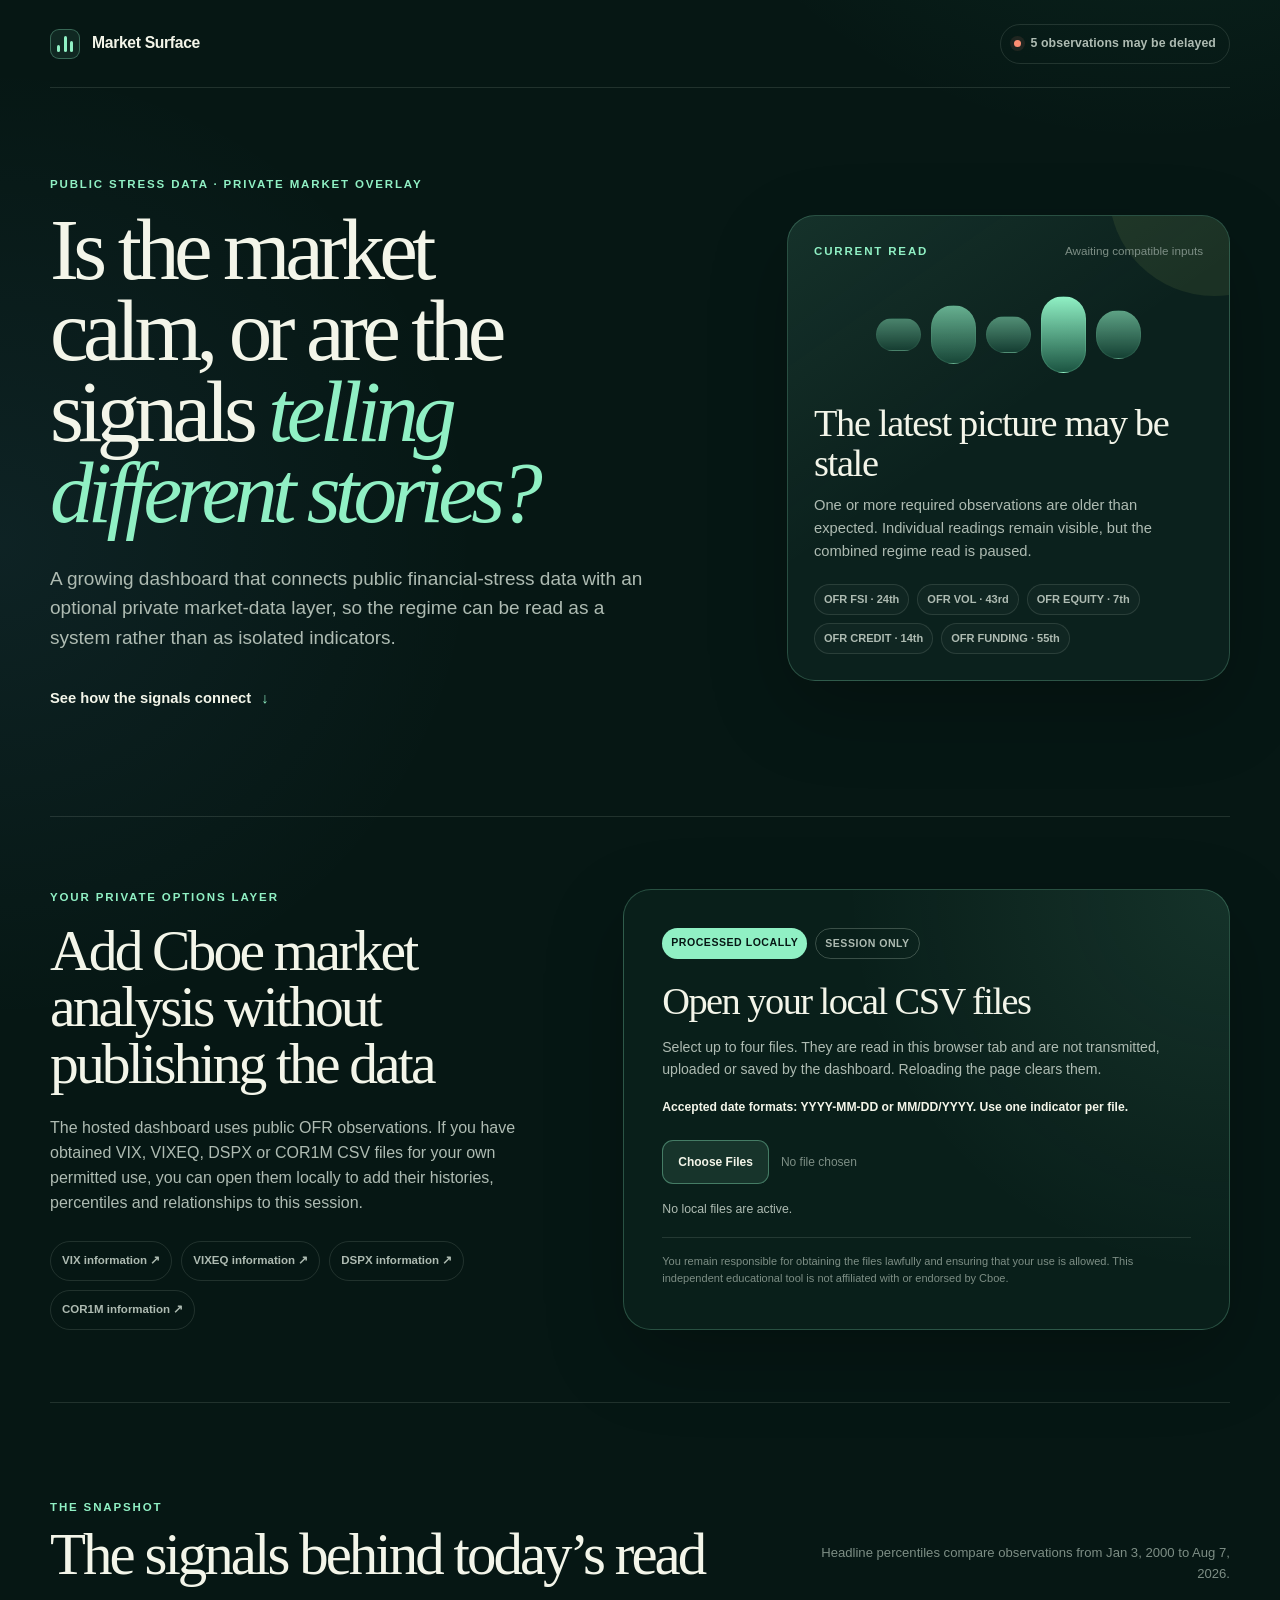
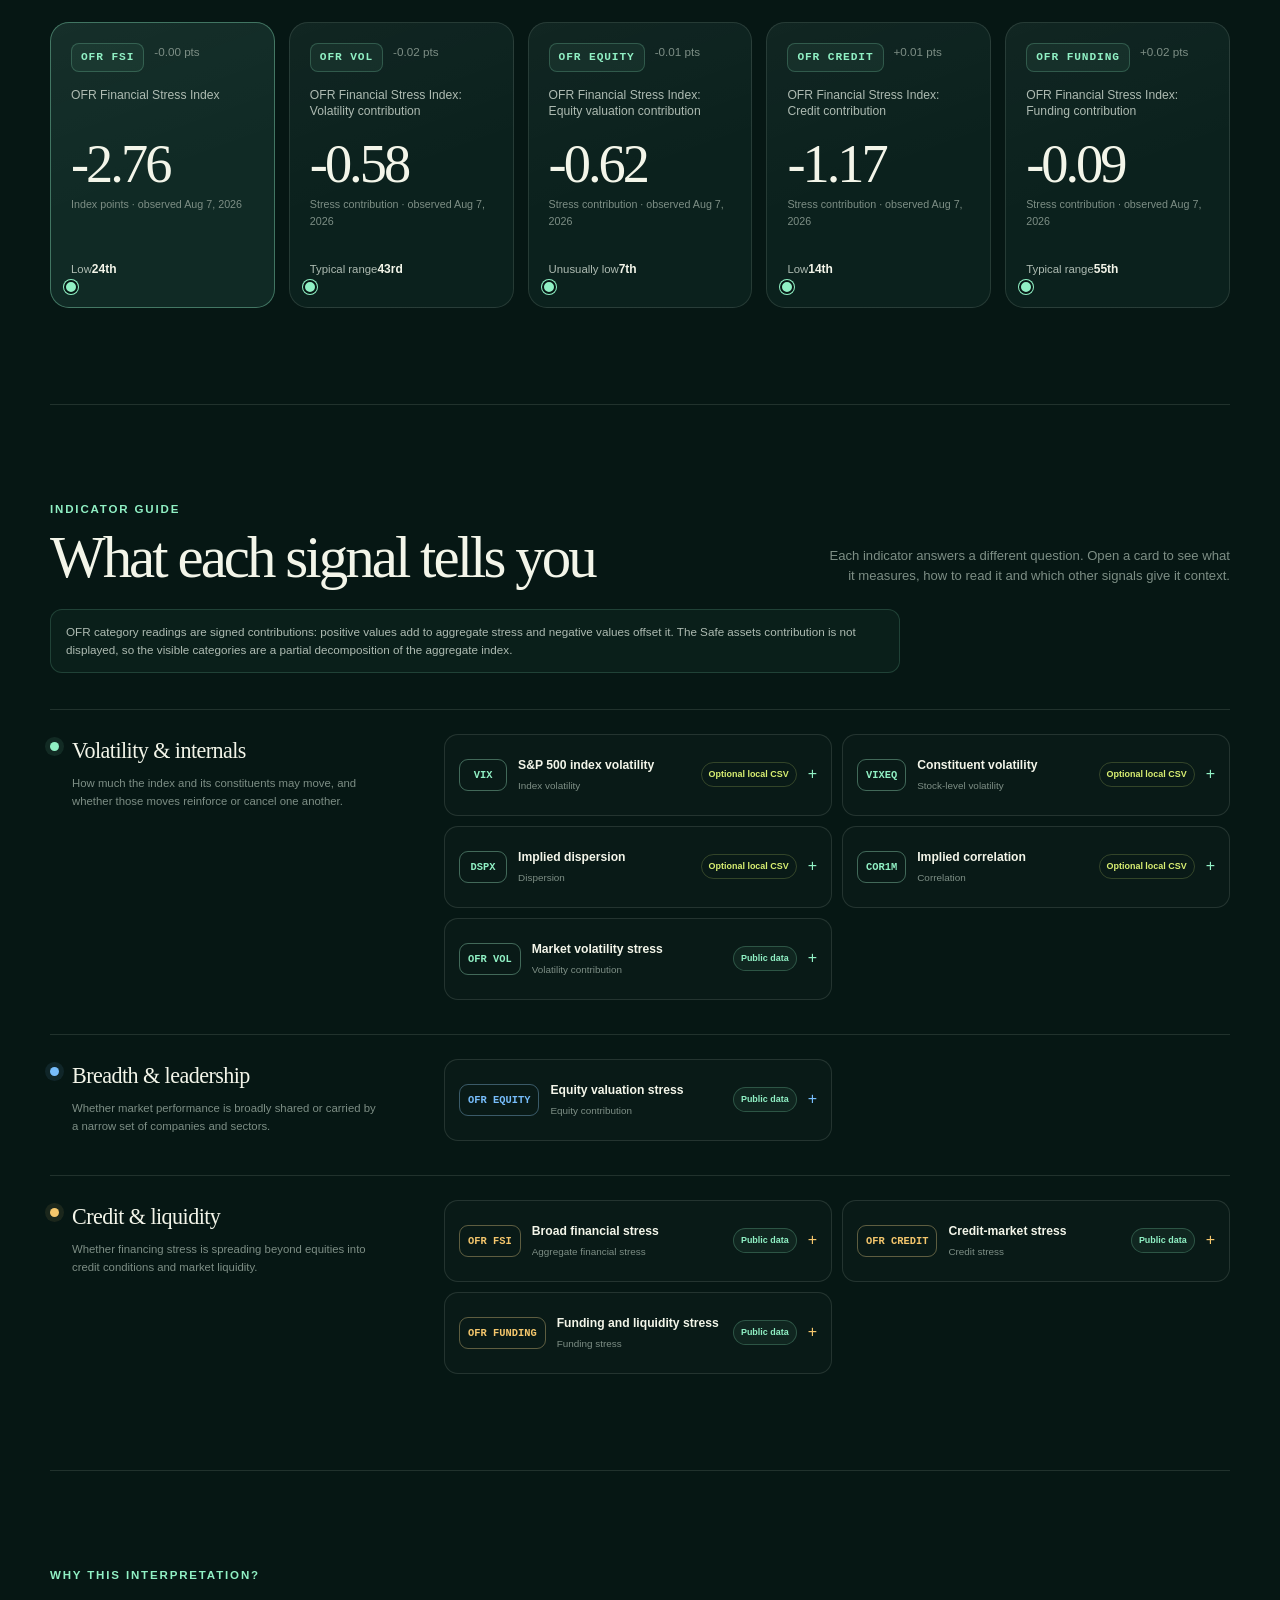
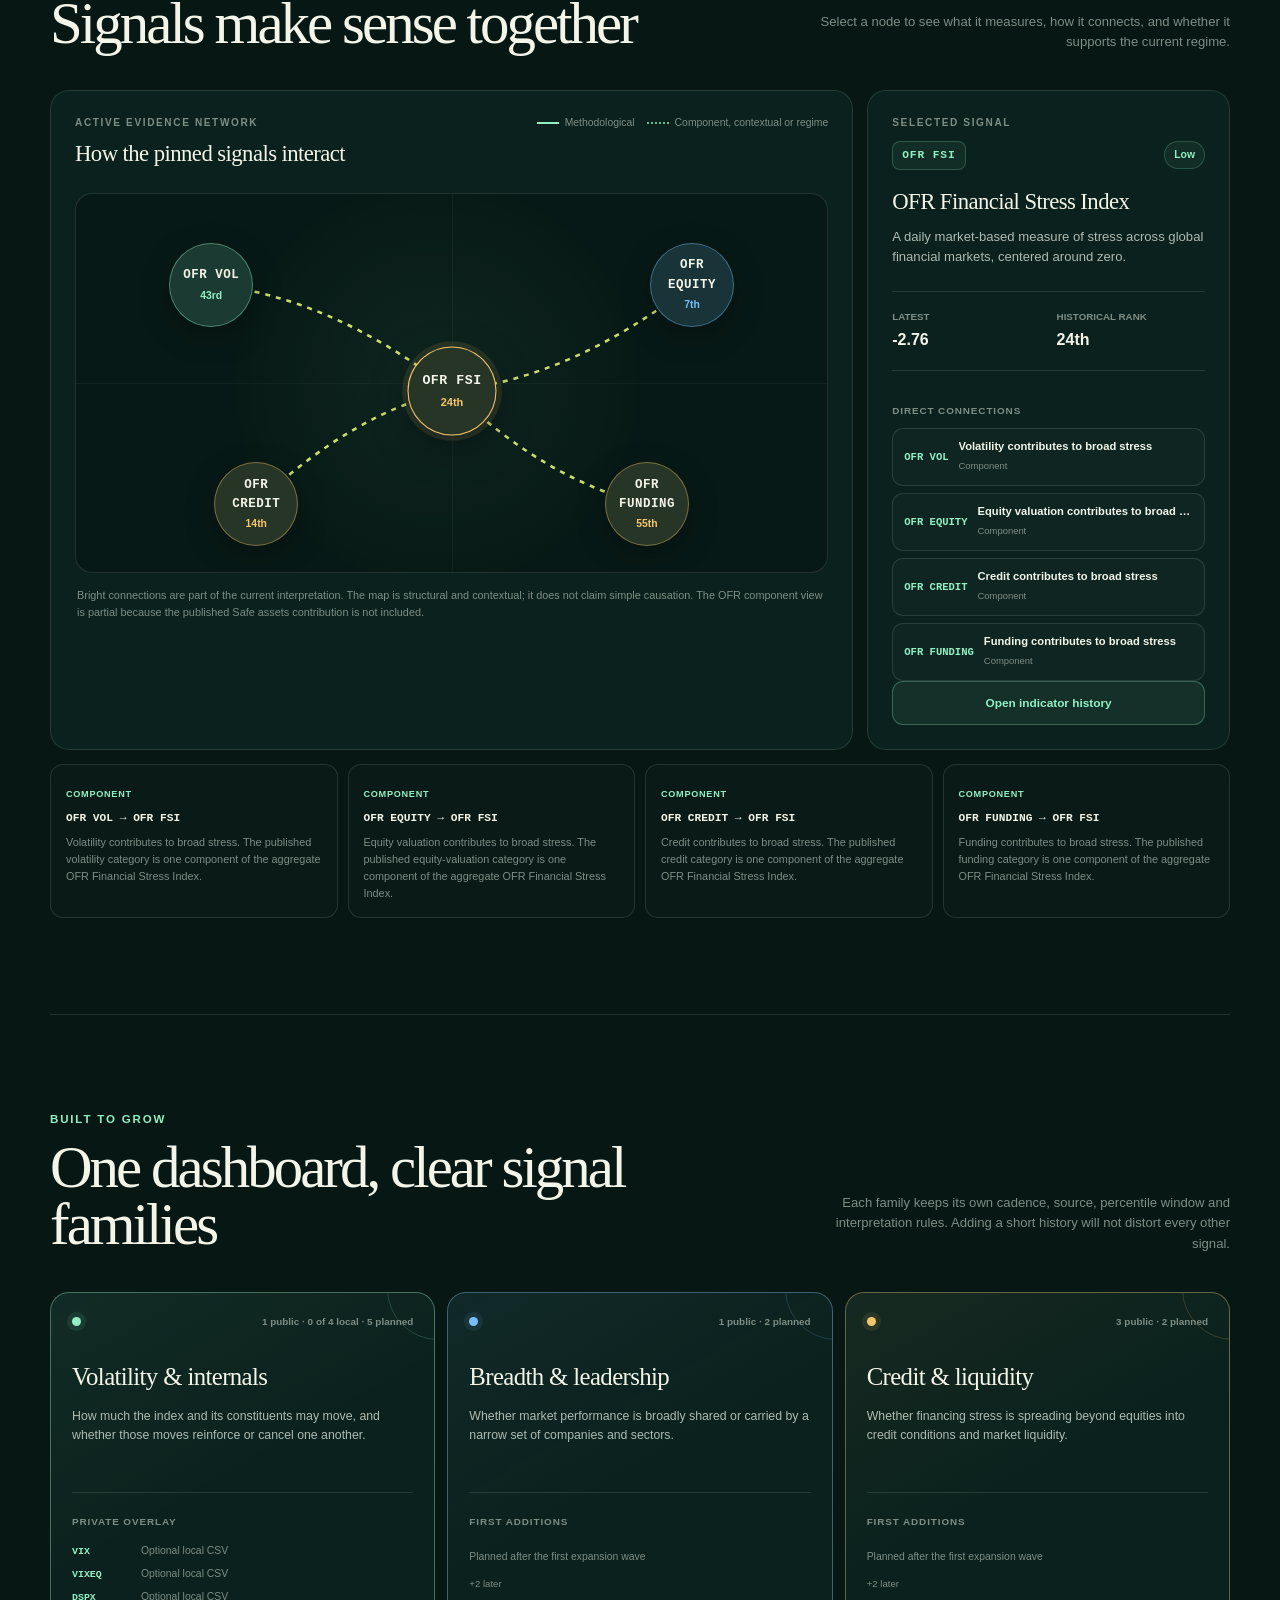
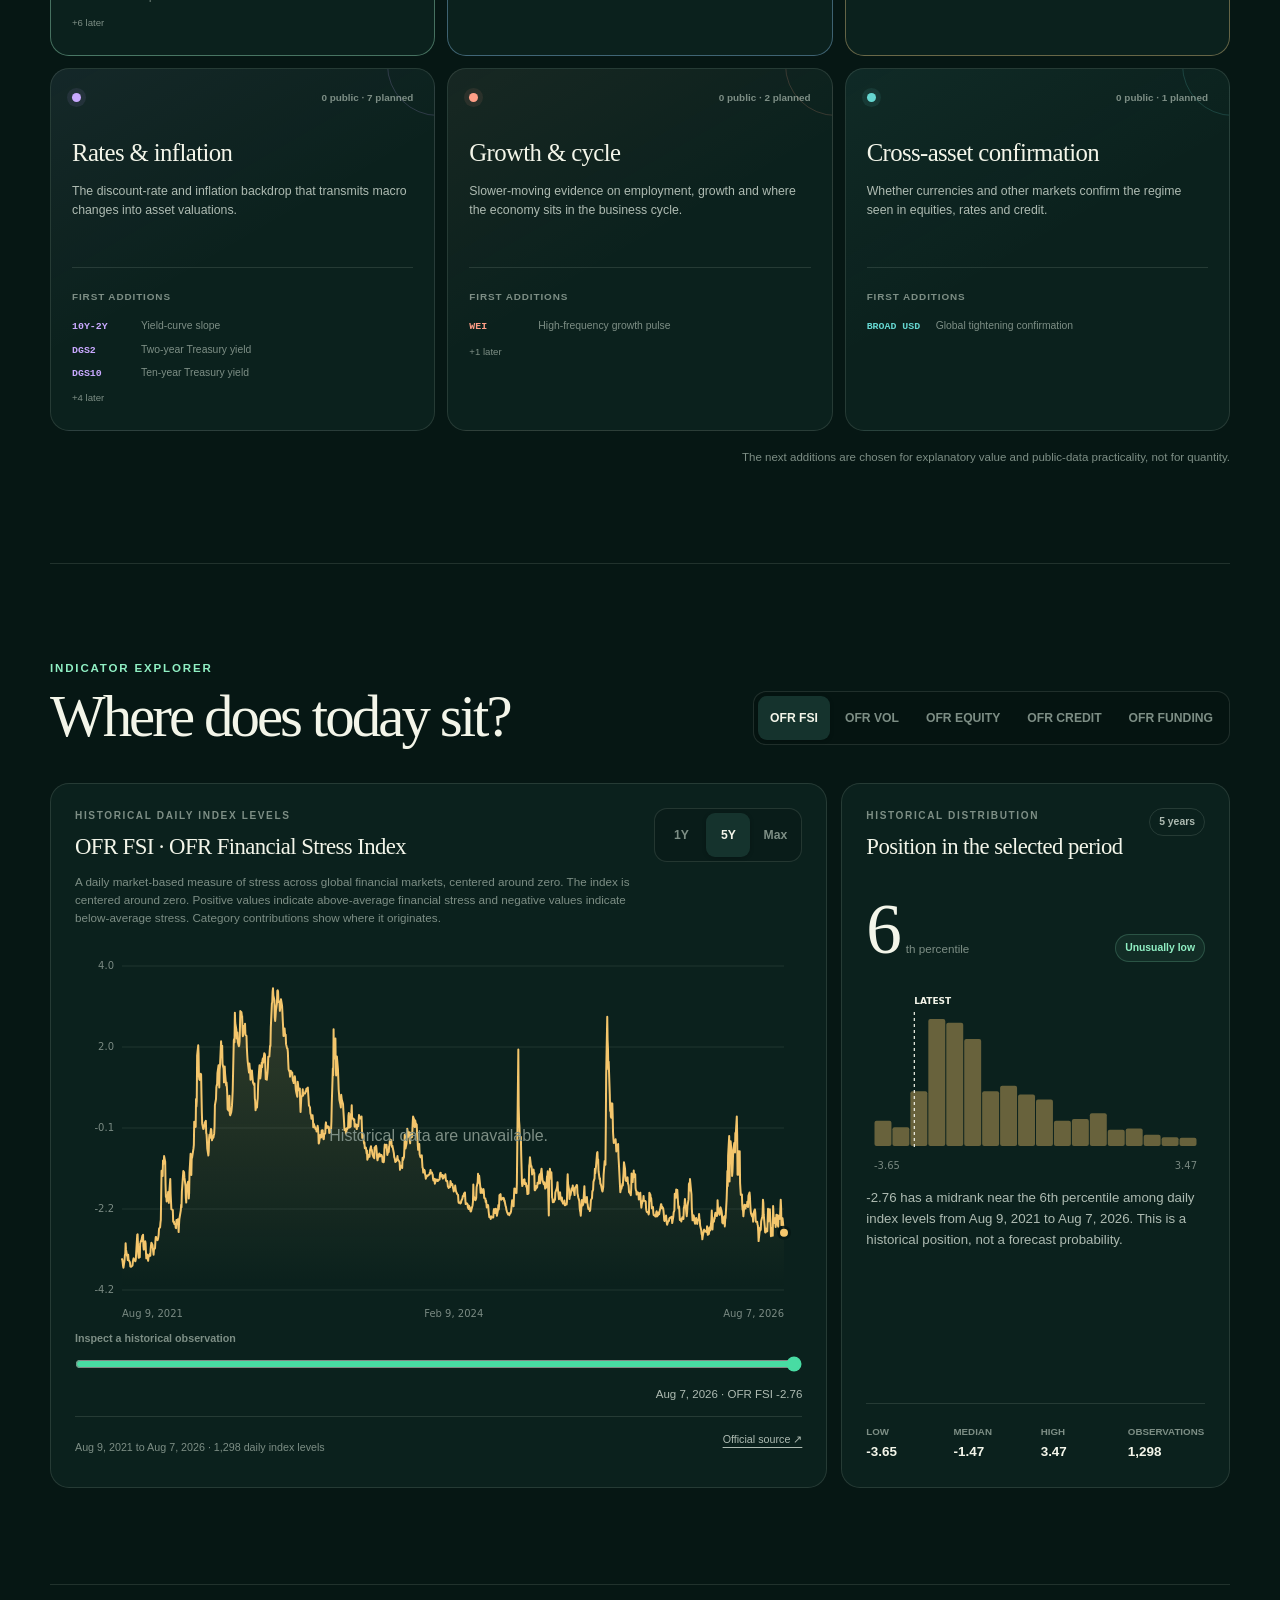
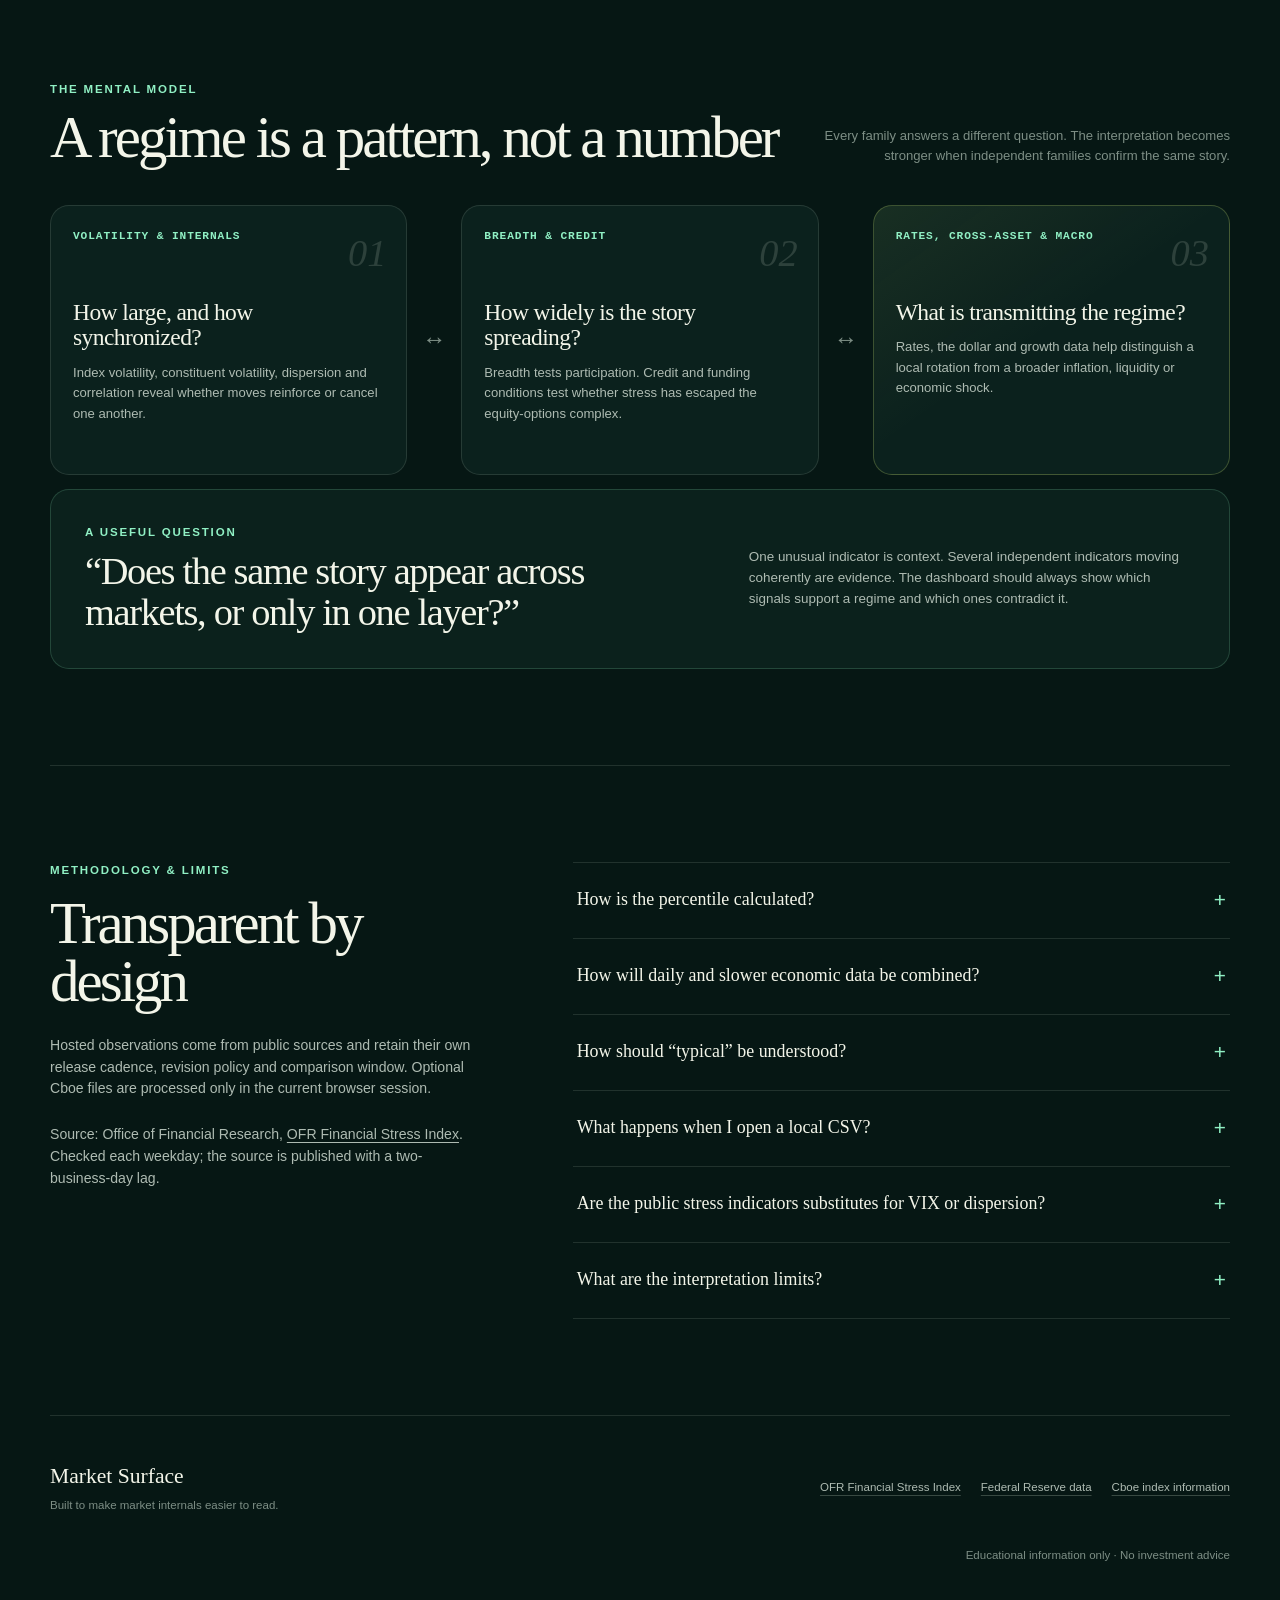
==== commit 38dd58eb: "feat: add indicator guide and project attribution" ====
--- a/index.html
+++ b/index.html
@@ -30,8 +30,8 @@
     />
     <meta name="twitter:image" content="https://denis-joly.github.io/eco-dashboard/public/og.png" />
     <title>Market Surface: Economic &amp; Market Regime Dashboard</title>
-    <link rel="stylesheet" href="styles.css?v=20260810c" />
-    <script type="module" src="app.js?v=20260810c"></script>
+    <link rel="stylesheet" href="styles.css?v=20260811a" />
+    <script type="module" src="app.js?v=20260811a"></script>
   </head>
   <body>
     <a class="skip-link" href="#main-content">Skip to dashboard</a>
@@ -77,7 +77,7 @@
         <div class="data-access-grid">
           <div class="data-access-copy">
             <p class="eyebrow">Your private options layer</p>
-            <h2 id="private-layer-title">Add VIX-family analysis without publishing the data</h2>
+            <h2 id="private-layer-title">Add Cboe market analysis without publishing the data</h2>
             <p>
               The hosted dashboard uses public OFR observations. If you have obtained VIX, VIXEQ, DSPX or COR1M
               CSV files for your own permitted use, you can open them locally to add their histories, percentiles
@@ -146,6 +146,25 @@
         </div>
       </section>
 
+      <section class="indicator-guide section-shell" id="indicator-guide" aria-labelledby="indicator-guide-title">
+        <div class="section-heading indicator-guide-heading">
+          <div>
+            <p class="eyebrow">Indicator guide</p>
+            <h2 id="indicator-guide-title">What each signal tells you</h2>
+          </div>
+          <p class="section-note">
+            Each indicator answers a different question. Open a card to see what it measures, how to read it and
+            which other signals give it context.
+          </p>
+        </div>
+        <p class="indicator-guide-note">
+          OFR category readings are signed contributions: positive values add to aggregate stress and negative
+          values offset it. The Safe assets contribution is not displayed, so the visible categories are a partial
+          decomposition of the aggregate index.
+        </p>
+        <div class="indicator-guide-groups" id="indicator-guide-groups"></div>
+      </section>
+
       <section class="relationships section-shell" id="relationships" aria-labelledby="relationships-title">
         <div class="section-heading relationships-heading">
           <div>
@@ -232,6 +251,7 @@
               <div>
                 <p class="panel-label" id="history-frequency-label">Historical observations</p>
                 <h3 id="history-title">Loading history…</h3>
+                <p class="history-definition" id="history-definition">Loading indicator definition.</p>
               </div>
               <div class="segmented-control range-control" id="range-picker" role="group" aria-label="Choose a time range">
                 <button type="button" data-range="1Y">1Y</button>
@@ -339,7 +359,7 @@
             comparison window. Optional Cboe files are processed only in the current browser session.
           </p>
           <p class="source-credit">
-            Source: Office of Financial Research, <a href="https://www.financialresearch.gov/financial-stress-index/" target="_blank" rel="noopener noreferrer">OFR Financial Stress Index</a>, refreshed daily.
+            Source: Office of Financial Research, <a href="https://www.financialresearch.gov/financial-stress-index/" target="_blank" rel="noopener noreferrer">OFR Financial Stress Index</a>. Checked each weekday; the source is published with a two-business-day lag.
           </p>
         </div>
         <div class="methodology-details">
--- a/styles.css
+++ b/styles.css
@@ -572,6 +572,230 @@
   text-align: right;
 }
 
+.indicator-guide-heading {
+  margin-bottom: 22px;
+}
+
+.indicator-guide-note {
+  max-width: 850px;
+  margin: 0 0 36px;
+  padding: 13px 15px;
+  border: 1px solid rgba(144, 240, 196, 0.17);
+  border-radius: 12px;
+  background: rgba(144, 240, 196, 0.035);
+  color: var(--ink-soft);
+  font-size: 0.73rem;
+}
+
+.indicator-guide-groups {
+  display: grid;
+  gap: 34px;
+}
+
+.indicator-guide-family {
+  display: grid;
+  padding-top: 24px;
+  border-top: 1px solid var(--line);
+  grid-template-columns: minmax(210px, 0.42fr) minmax(0, 1fr);
+  gap: clamp(28px, 5vw, 70px);
+}
+
+.indicator-guide-family > header {
+  display: grid;
+  grid-template-columns: auto 1fr;
+  align-content: start;
+  gap: 13px;
+}
+
+.indicator-guide-dot {
+  width: 9px;
+  height: 9px;
+  margin-top: 8px;
+  border-radius: 50%;
+  background: var(--guide-color);
+  box-shadow: 0 0 0 5px color-mix(in srgb, var(--guide-color) 9%, transparent);
+}
+
+.indicator-guide-family h3 {
+  margin: 0;
+  font-family: var(--display);
+  font-size: 1.38rem;
+  font-weight: 500;
+  letter-spacing: -0.025em;
+}
+
+.indicator-guide-family header p {
+  margin: 7px 0 0;
+  color: var(--ink-faint);
+  font-size: 0.71rem;
+}
+
+.indicator-guide-cards {
+  display: grid;
+  grid-template-columns: repeat(2, minmax(0, 1fr));
+  align-items: start;
+  gap: 10px;
+}
+
+.indicator-guide-card {
+  overflow: hidden;
+  border: 1px solid var(--line);
+  border-radius: 14px;
+  background: rgba(255, 255, 255, 0.015);
+}
+
+.indicator-guide-card[open] {
+  border-color: color-mix(in srgb, var(--guide-color) 34%, var(--line));
+  background: color-mix(in srgb, var(--guide-color) 3%, var(--surface));
+}
+
+.indicator-guide-card summary {
+  display: grid;
+  min-height: 80px;
+  padding: 14px;
+  grid-template-columns: auto minmax(0, 1fr) auto auto;
+  align-items: center;
+  gap: 11px;
+  cursor: pointer;
+  list-style: none;
+}
+
+.indicator-guide-card summary::-webkit-details-marker {
+  display: none;
+}
+
+.indicator-guide-card summary::after {
+  color: var(--guide-color);
+  content: "+";
+  font-size: 1rem;
+}
+
+.indicator-guide-card[open] summary::after {
+  content: "−";
+}
+
+.indicator-guide-symbol {
+  display: inline-grid;
+  min-width: 48px;
+  min-height: 32px;
+  padding: 5px 8px;
+  place-items: center;
+  border: 1px solid color-mix(in srgb, var(--guide-color) 28%, var(--line));
+  border-radius: 9px;
+  color: var(--guide-color);
+  font-family: ui-monospace, SFMono-Regular, Menlo, monospace;
+  font-size: 0.65rem;
+  font-weight: 820;
+}
+
+.indicator-guide-name {
+  min-width: 0;
+}
+
+.indicator-guide-name strong,
+.indicator-guide-name small {
+  display: block;
+  overflow: hidden;
+  text-overflow: ellipsis;
+  white-space: nowrap;
+}
+
+.indicator-guide-name strong {
+  font-size: 0.76rem;
+}
+
+.indicator-guide-name small {
+  margin-top: 3px;
+  color: var(--ink-faint);
+  font-size: 0.62rem;
+}
+
+.indicator-guide-status {
+  display: inline-flex;
+  min-height: 25px;
+  padding: 4px 7px;
+  align-items: center;
+  border: 1px solid var(--line);
+  border-radius: 999px;
+  color: var(--ink-faint);
+  font-size: 0.56rem;
+  font-weight: 760;
+  white-space: nowrap;
+}
+
+.indicator-guide-status.public,
+.indicator-guide-status.active {
+  border-color: rgba(144, 240, 196, 0.23);
+  background: rgba(144, 240, 196, 0.055);
+  color: var(--mint);
+}
+
+.indicator-guide-status.local {
+  border-color: rgba(217, 239, 114, 0.2);
+  color: var(--lime);
+}
+
+.indicator-guide-body {
+  display: grid;
+  padding: 17px;
+  border-top: 1px solid var(--line);
+  gap: 16px;
+}
+
+.indicator-guide-body > div > span,
+.indicator-guide-context > span {
+  color: var(--guide-color);
+  font-size: 0.57rem;
+  font-weight: 790;
+  letter-spacing: 0.08em;
+  text-transform: uppercase;
+}
+
+.indicator-guide-body p {
+  margin: 5px 0 0;
+  color: var(--ink-soft);
+  font-size: 0.72rem;
+}
+
+.indicator-guide-context > div {
+  display: grid;
+  margin-top: 7px;
+  grid-template-columns: repeat(2, minmax(0, 1fr));
+  gap: 6px;
+}
+
+.indicator-guide-context a {
+  min-width: 0;
+  padding: 8px;
+  border: 1px solid var(--line);
+  border-radius: 9px;
+  color: var(--ink-faint);
+  font-size: 0.59rem;
+  text-decoration: none;
+}
+
+.indicator-guide-context a:hover {
+  border-color: var(--line-strong);
+  color: var(--ink-soft);
+}
+
+.indicator-guide-context strong {
+  display: block;
+  margin-bottom: 2px;
+  color: var(--ink);
+  font-family: ui-monospace, SFMono-Regular, Menlo, monospace;
+  font-size: 0.61rem;
+}
+
+.indicator-guide-source {
+  width: fit-content;
+  min-height: 30px;
+  color: var(--ink-soft);
+  font-size: 0.66rem;
+  font-weight: 720;
+  text-underline-offset: 4px;
+}
+
 .metric-grid {
   display: grid;
   grid-template-columns: repeat(auto-fit, minmax(210px, 1fr));
@@ -1226,6 +1450,13 @@
   letter-spacing: -0.025em;
 }
 
+.history-definition {
+  max-width: 720px;
+  margin: 9px 0 0;
+  color: var(--ink-faint);
+  font-size: 0.73rem;
+}
+
 .range-control button {
   min-width: 44px;
   min-height: 44px;
@@ -1669,6 +1900,11 @@
     min-height: 270px;
   }
 
+  .indicator-guide-family {
+    grid-template-columns: 1fr;
+    gap: 18px;
+  }
+
   .detail-grid {
     grid-template-columns: 1fr;
   }
@@ -1831,6 +2067,10 @@
     grid-template-columns: 1fr;
   }
 
+  .indicator-guide-cards {
+    grid-template-columns: 1fr;
+  }
+
   .family-card {
     min-height: 285px;
   }
@@ -1910,6 +2150,24 @@
   .metric-card,
   .metric-skeleton {
     min-height: 262px;
+  }
+
+  .indicator-guide-card summary {
+    grid-template-columns: auto minmax(0, 1fr) auto;
+  }
+
+  .indicator-guide-status {
+    grid-column: 2;
+    width: fit-content;
+  }
+
+  .indicator-guide-card summary::after {
+    grid-column: 3;
+    grid-row: 1 / span 2;
+  }
+
+  .indicator-guide-context > div {
+    grid-template-columns: 1fr;
   }
 
   .percentile-lockup {
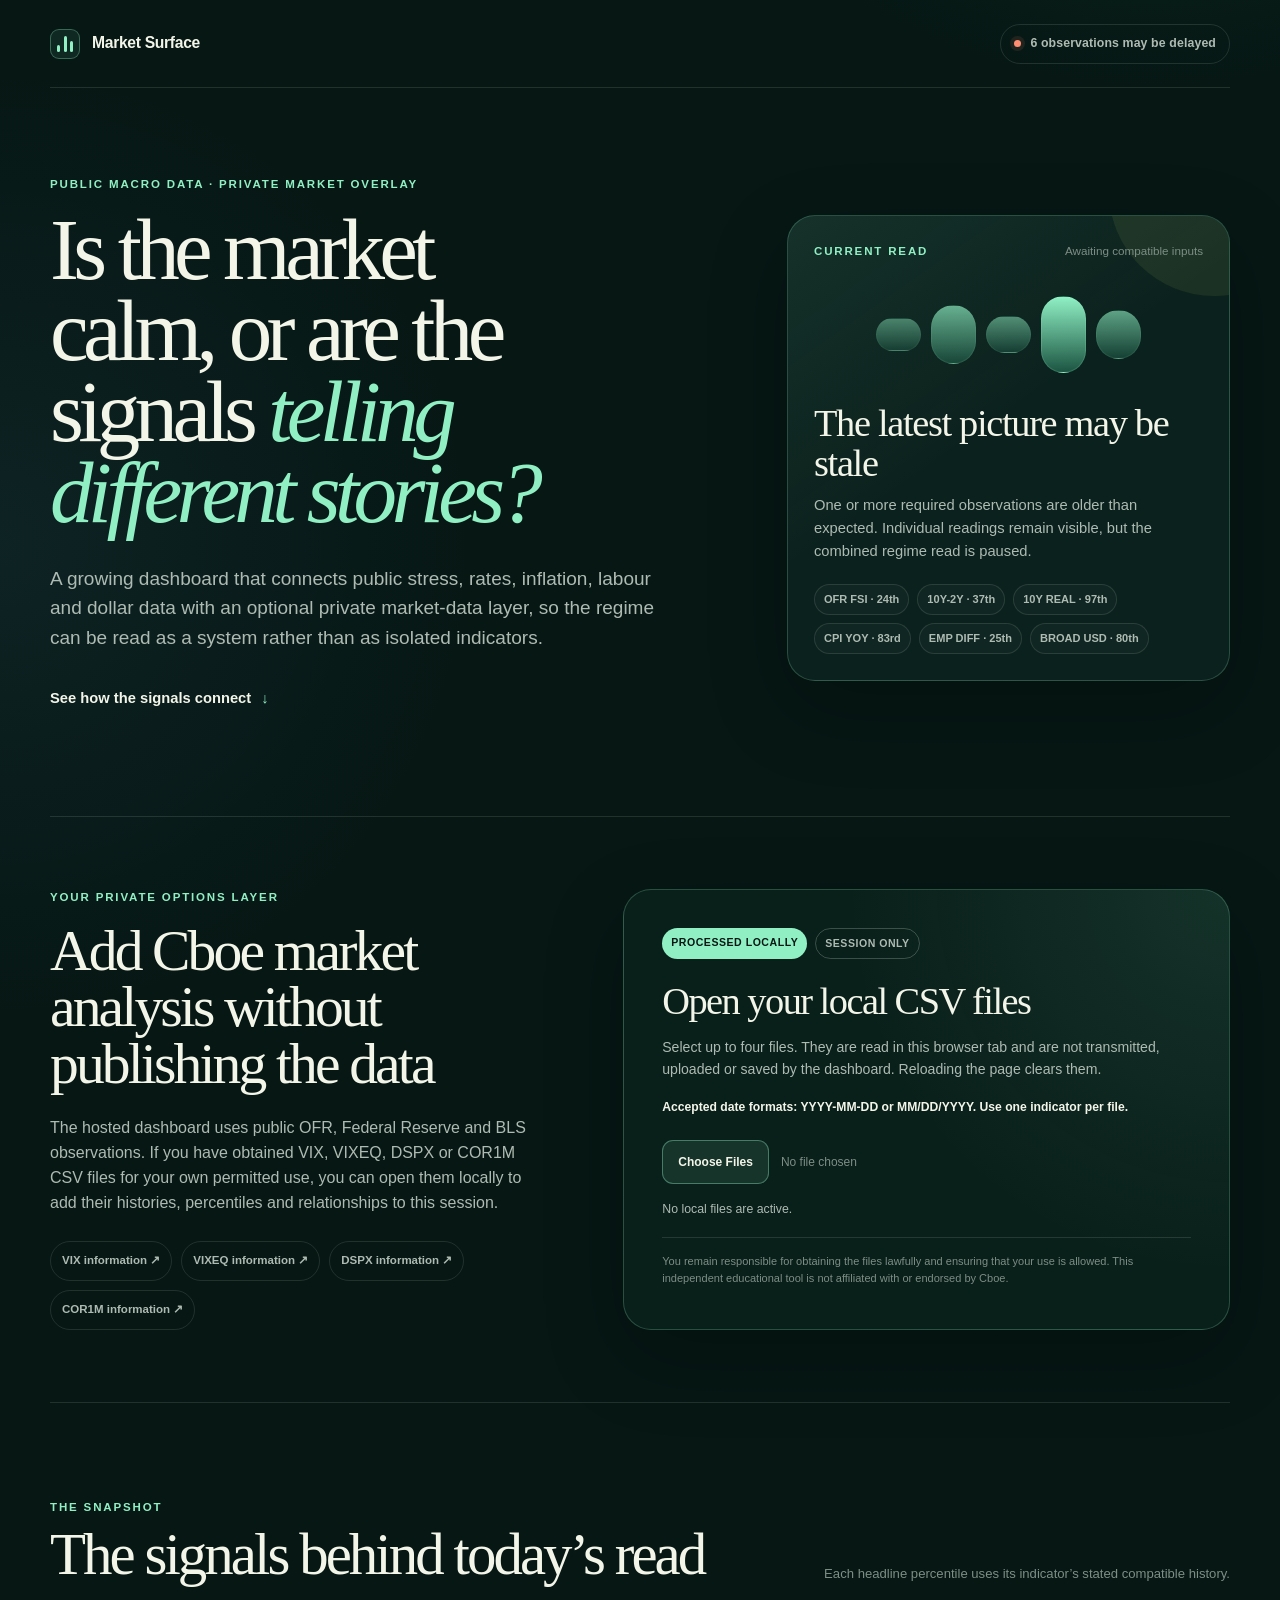
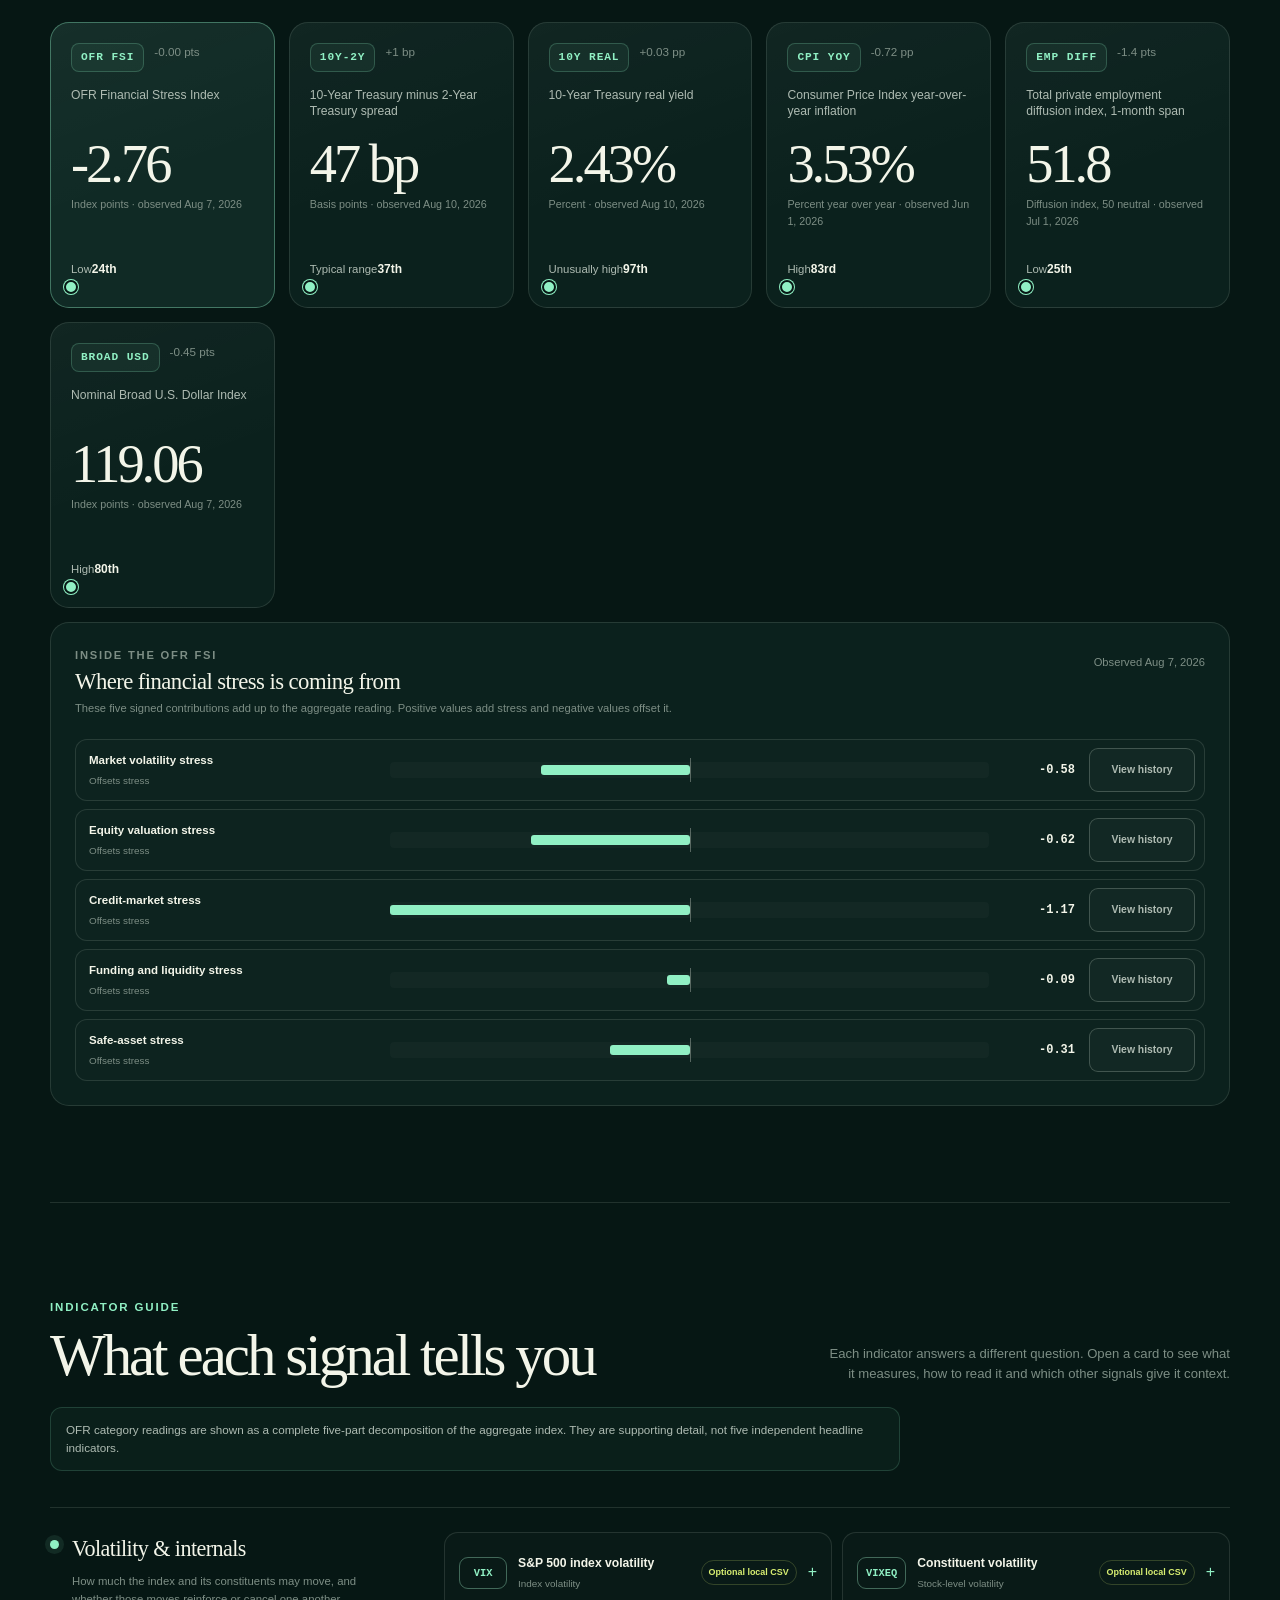
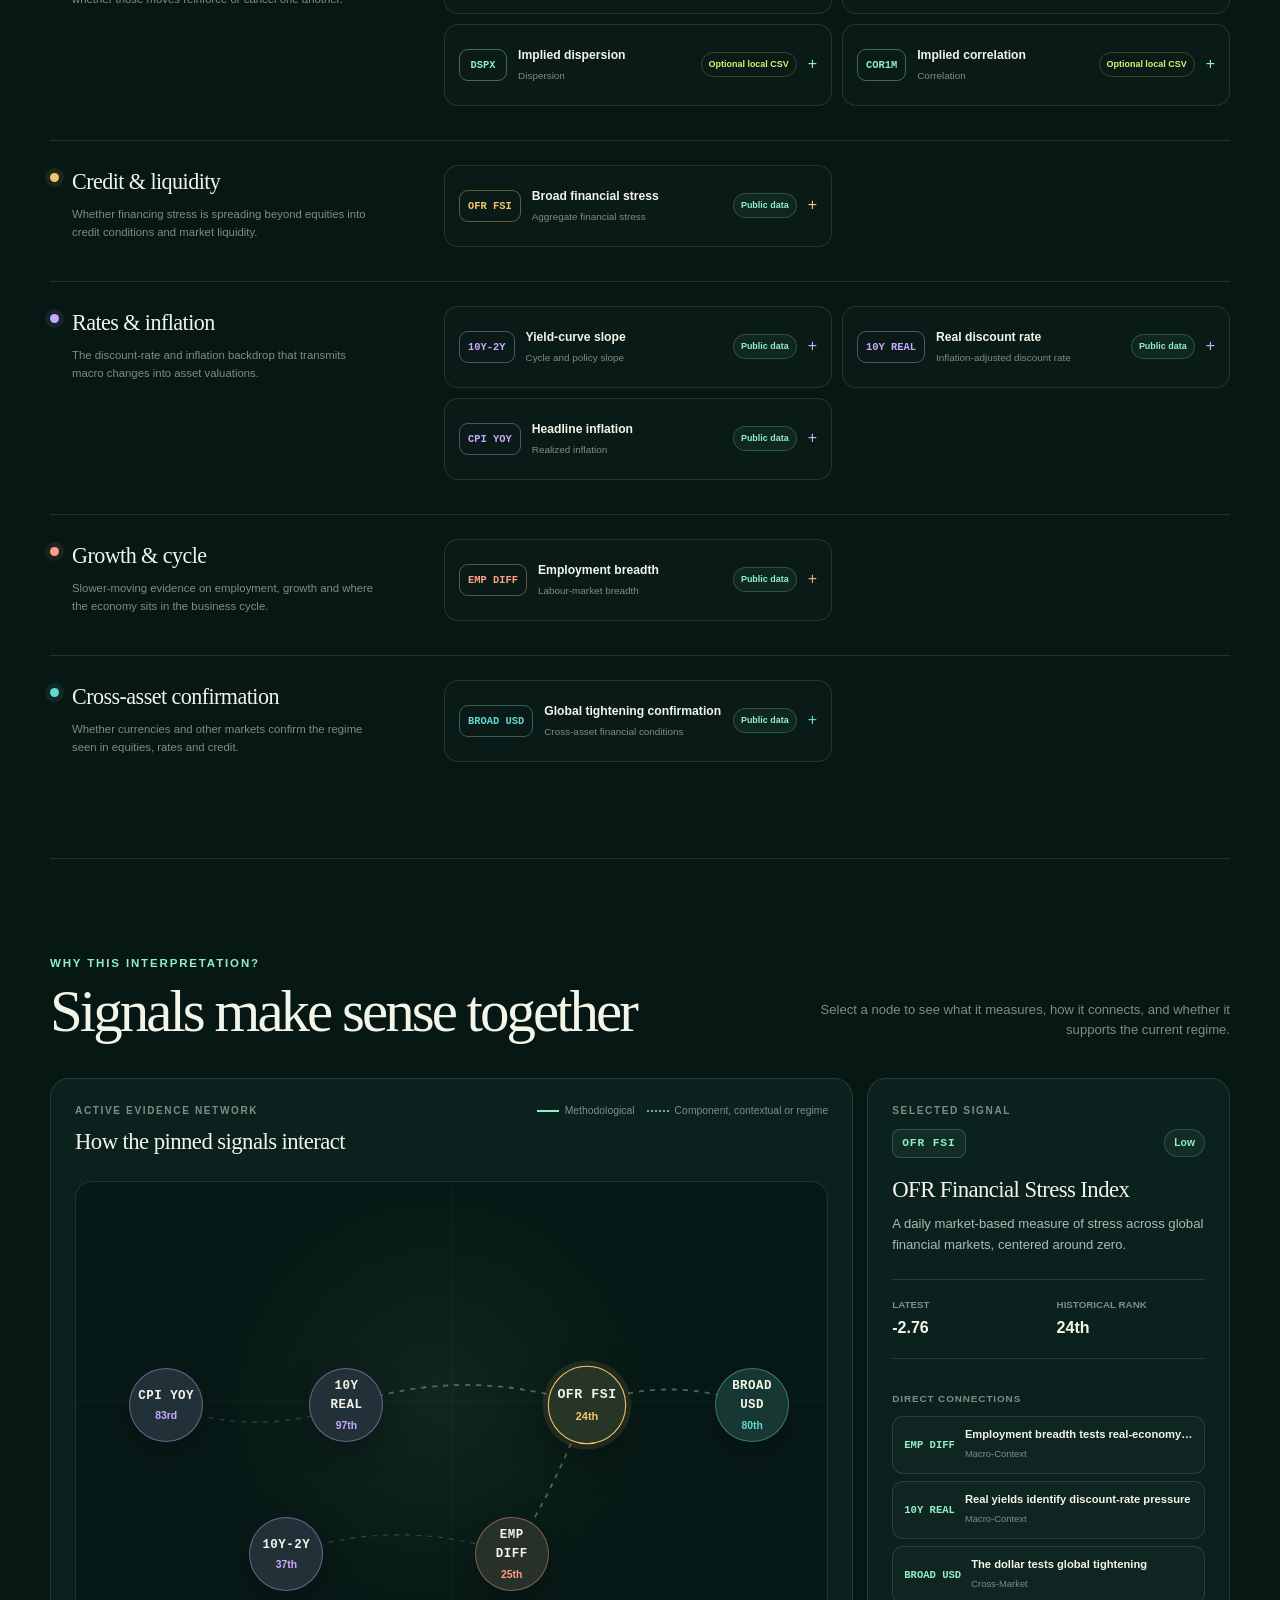
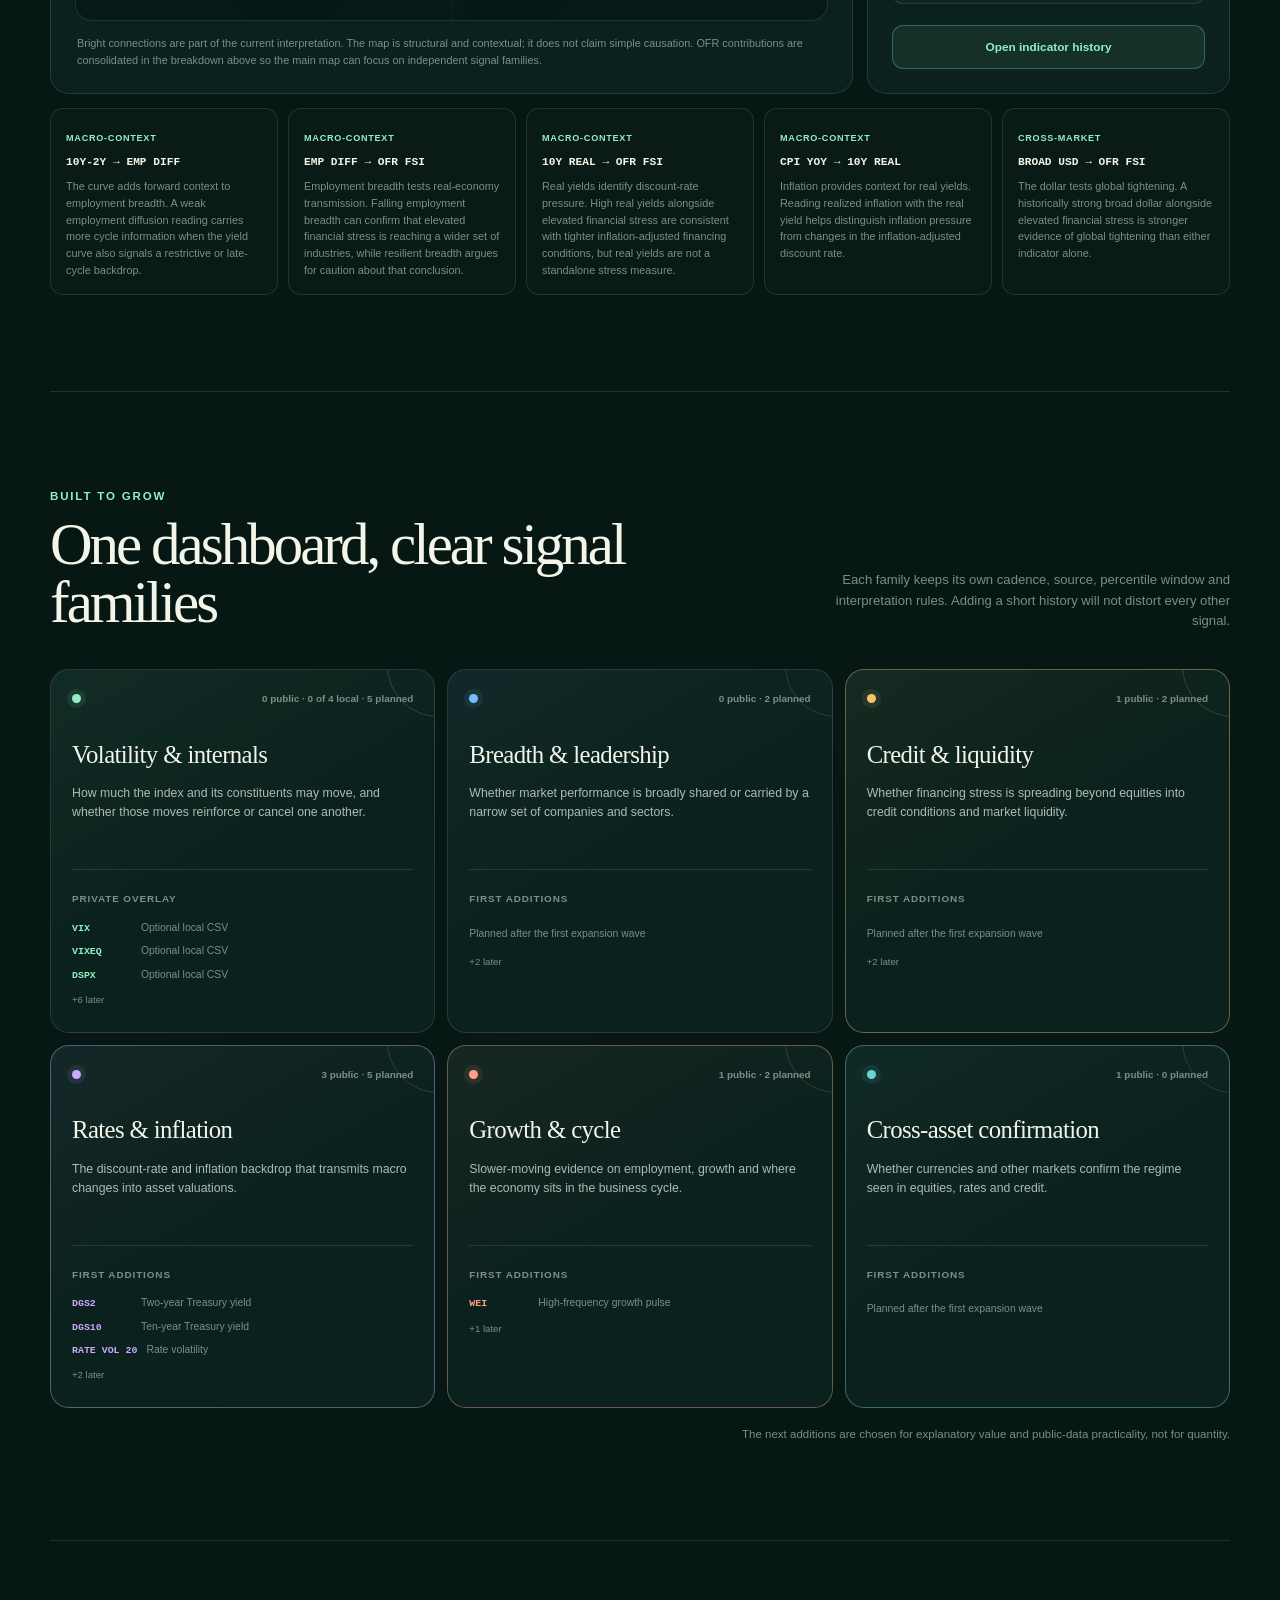
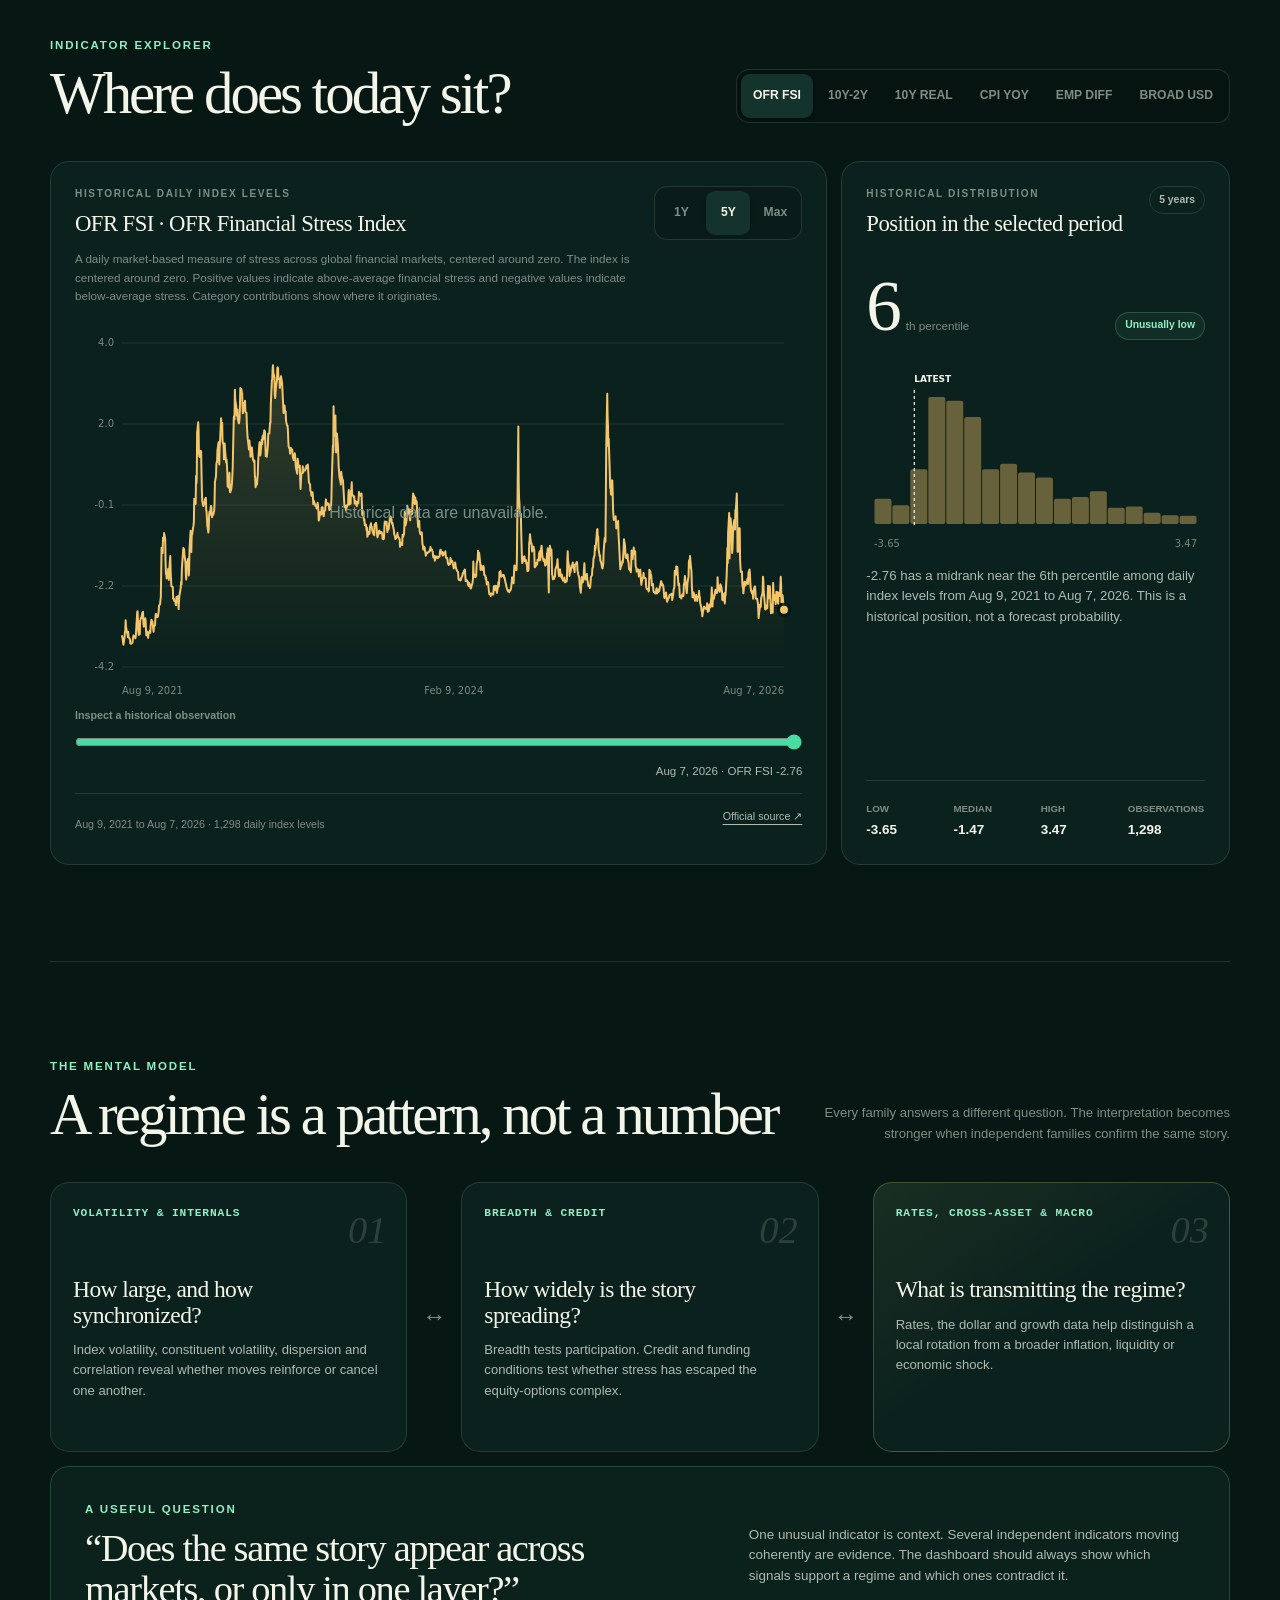
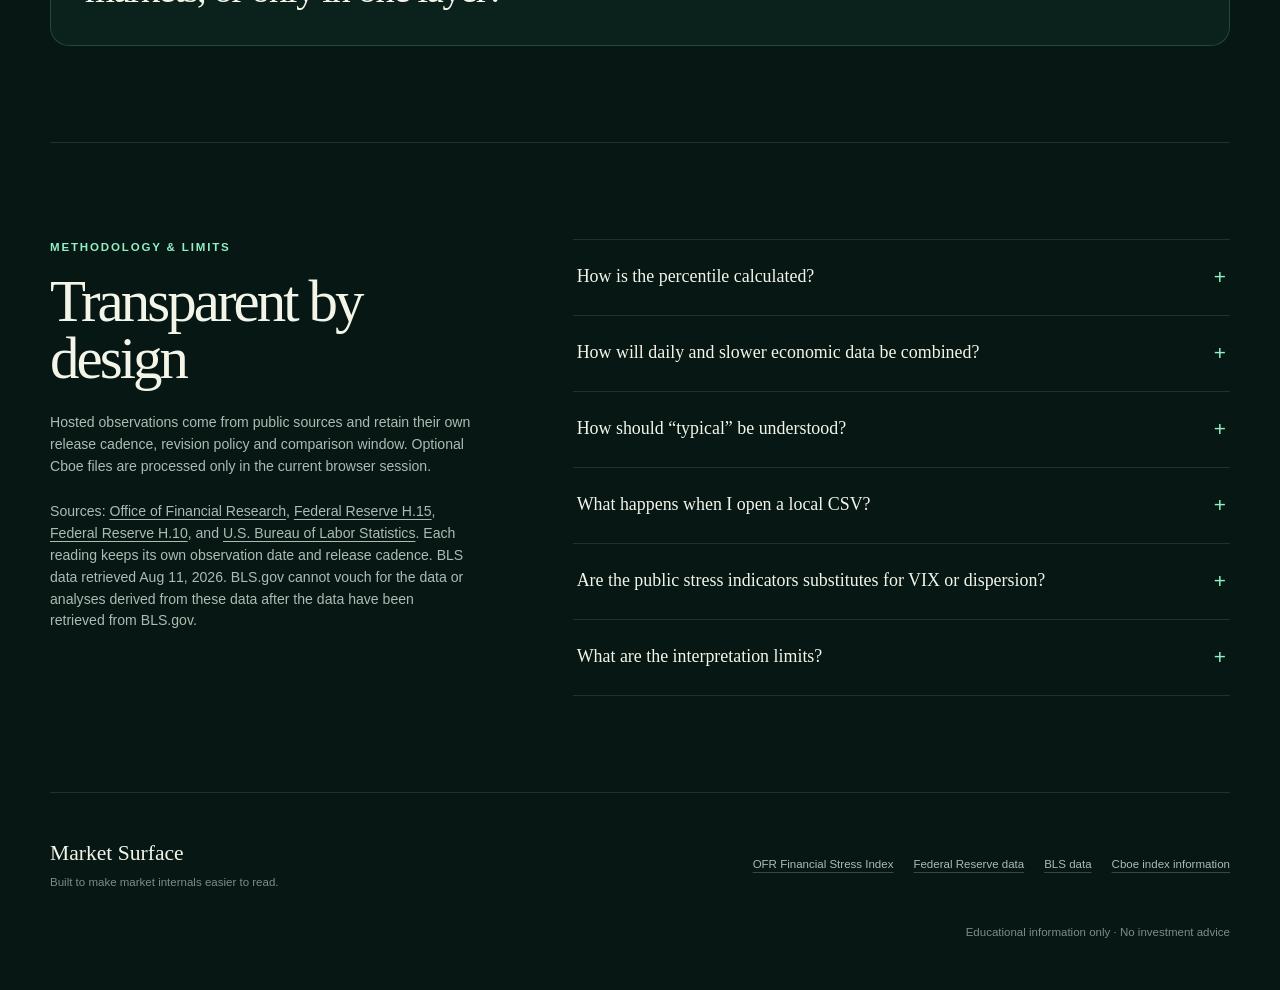
==== commit d3f74147: "feat: expand public indicator network" ====
--- a/index.html
+++ b/index.html
@@ -30,8 +30,8 @@
     />
     <meta name="twitter:image" content="https://denis-joly.github.io/eco-dashboard/public/og.png" />
     <title>Market Surface: Economic &amp; Market Regime Dashboard</title>
-    <link rel="stylesheet" href="styles.css?v=20260811a" />
-    <script type="module" src="app.js?v=20260811a"></script>
+    <link rel="stylesheet" href="styles.css?v=20260811b" />
+    <script type="module" src="app.js?v=20260811b"></script>
   </head>
   <body>
     <a class="skip-link" href="#main-content">Skip to dashboard</a>
@@ -50,10 +50,10 @@
     <main id="main-content">
       <section class="hero" id="top" aria-labelledby="hero-title">
         <div class="hero-copy">
-          <p class="eyebrow">Public stress data · Private market overlay</p>
+          <p class="eyebrow">Public macro data · Private market overlay</p>
           <h1 id="hero-title">Is the market calm, or are the signals <em>telling different stories?</em></h1>
           <p class="hero-intro">
-            A growing dashboard that connects public financial-stress data with an optional private market-data
+            A growing dashboard that connects public stress, rates, inflation, labour and dollar data with an optional private market-data
             layer, so the regime can be read as a system rather than as isolated indicators.
           </p>
           <a class="text-link" href="#relationships">See how the signals connect <span aria-hidden="true">↓</span></a>
@@ -79,7 +79,7 @@
             <p class="eyebrow">Your private options layer</p>
             <h2 id="private-layer-title">Add Cboe market analysis without publishing the data</h2>
             <p>
-              The hosted dashboard uses public OFR observations. If you have obtained VIX, VIXEQ, DSPX or COR1M
+              The hosted dashboard uses public OFR, Federal Reserve and BLS observations. If you have obtained VIX, VIXEQ, DSPX or COR1M
               CSV files for your own permitted use, you can open them locally to add their histories, percentiles
               and relationships to this session.
             </p>
@@ -110,6 +110,7 @@
                 id="local-file-input"
                 type="file"
                 accept=".csv,text/csv"
+                aria-label="Open local Cboe CSV files"
                 aria-describedby="local-data-format local-data-status"
                 multiple
               />
@@ -144,6 +145,17 @@
           <div class="metric-skeleton"></div>
           <div class="metric-skeleton"></div>
         </div>
+        <article class="ofr-breakdown panel" id="ofr-breakdown" aria-labelledby="ofr-breakdown-title" hidden>
+          <div class="ofr-breakdown-heading">
+            <div>
+              <p class="panel-label">Inside the OFR FSI</p>
+              <h3 id="ofr-breakdown-title">Where financial stress is coming from</h3>
+              <p>These five signed contributions add up to the aggregate reading. Positive values add stress and negative values offset it.</p>
+            </div>
+            <span id="ofr-breakdown-date"></span>
+          </div>
+          <div class="ofr-breakdown-list" id="ofr-breakdown-list"></div>
+        </article>
       </section>
 
       <section class="indicator-guide section-shell" id="indicator-guide" aria-labelledby="indicator-guide-title">
@@ -158,9 +170,8 @@
           </p>
         </div>
         <p class="indicator-guide-note">
-          OFR category readings are signed contributions: positive values add to aggregate stress and negative
-          values offset it. The Safe assets contribution is not displayed, so the visible categories are a partial
-          decomposition of the aggregate index.
+          OFR category readings are shown as a complete five-part decomposition of the aggregate index. They are
+          supporting detail, not five independent headline indicators.
         </p>
         <div class="indicator-guide-groups" id="indicator-guide-groups"></div>
       </section>
@@ -194,7 +205,7 @@
             </div>
             <p class="network-instruction">
               Bright connections are part of the current interpretation. The map is structural and contextual; it does not claim simple causation.
-              The OFR component view is partial because the published Safe assets contribution is not included.
+              OFR contributions are consolidated in the breakdown above so the main map can focus on independent signal families.
             </p>
           </article>
 
@@ -240,7 +251,7 @@
         <div class="section-heading detail-heading">
           <div>
             <p class="eyebrow">Indicator explorer</p>
-            <h2 id="detail-title">Where does today sit?</h2>
+            <h2 id="detail-title" tabindex="-1">Where does today sit?</h2>
           </div>
           <div class="segmented-control" id="index-picker" role="group" aria-label="Choose an indicator"></div>
         </div>
@@ -359,7 +370,13 @@
             comparison window. Optional Cboe files are processed only in the current browser session.
           </p>
           <p class="source-credit">
-            Source: Office of Financial Research, <a href="https://www.financialresearch.gov/financial-stress-index/" target="_blank" rel="noopener noreferrer">OFR Financial Stress Index</a>. Checked each weekday; the source is published with a two-business-day lag.
+            Sources: <a href="https://www.financialresearch.gov/financial-stress-index/" target="_blank" rel="noopener noreferrer">Office of Financial Research</a>,
+            <a href="https://www.federalreserve.gov/releases/h15/" target="_blank" rel="noopener noreferrer">Federal Reserve H.15</a>,
+            <a href="https://www.federalreserve.gov/releases/h10/" target="_blank" rel="noopener noreferrer">Federal Reserve H.10</a>, and
+            <a href="https://www.bls.gov/" target="_blank" rel="noopener noreferrer">U.S. Bureau of Labor Statistics</a>.
+            Each reading keeps its own observation date and release cadence.
+            <span id="source-retrieval-date"></span>
+            BLS.gov cannot vouch for the data or analyses derived from these data after the data have been retrieved from BLS.gov.
           </p>
         </div>
         <div class="methodology-details">
@@ -419,6 +436,7 @@
       <div class="footer-links">
         <a href="https://www.financialresearch.gov/financial-stress-index/" target="_blank" rel="noopener noreferrer">OFR Financial Stress Index</a>
         <a href="https://www.federalreserve.gov/data.htm" target="_blank" rel="noopener noreferrer">Federal Reserve data</a>
+        <a href="https://www.bls.gov/" target="_blank" rel="noopener noreferrer">BLS data</a>
         <a href="https://www.cboe.com/us/indices/" target="_blank" rel="noopener noreferrer">Cboe index information</a>
       </div>
       <p class="disclaimer">Educational information only · No investment advice</p>
--- a/styles.css
+++ b/styles.css
@@ -799,7 +799,134 @@
 .metric-grid {
   display: grid;
   grid-template-columns: repeat(auto-fit, minmax(210px, 1fr));
+  align-items: start;
   gap: 14px;
+}
+
+.ofr-breakdown {
+  min-height: auto;
+  margin-top: 14px;
+  padding: 24px;
+}
+
+.ofr-breakdown-heading {
+  display: flex;
+  align-items: flex-start;
+  justify-content: space-between;
+  gap: 30px;
+}
+
+.ofr-breakdown-heading h3 {
+  margin: 5px 0 7px;
+  font-family: var(--display);
+  font-size: 1.55rem;
+  font-weight: 500;
+  letter-spacing: -0.03em;
+}
+
+.ofr-breakdown-heading p,
+.ofr-breakdown-heading > span {
+  margin: 0;
+  color: var(--ink-faint);
+  font-size: 0.7rem;
+}
+
+.ofr-breakdown-heading > div > p:last-child {
+  max-width: 680px;
+}
+
+.ofr-breakdown-heading > span {
+  flex: 0 0 auto;
+  padding-top: 7px;
+}
+
+.ofr-breakdown-list {
+  display: grid;
+  margin-top: 22px;
+  gap: 8px;
+}
+
+.ofr-contribution {
+  display: grid;
+  min-height: 58px;
+  padding: 8px 9px 8px 13px;
+  grid-template-columns: minmax(145px, 0.72fr) minmax(160px, 1.5fr) 72px 106px;
+  align-items: center;
+  gap: 14px;
+  border: 1px solid var(--line);
+  border-radius: 12px;
+  background: rgba(255, 255, 255, 0.012);
+}
+
+.ofr-contribution.selected {
+  border-color: rgba(144, 240, 196, 0.36);
+  background: rgba(144, 240, 196, 0.035);
+}
+
+.ofr-contribution-label {
+  display: grid;
+  gap: 3px;
+}
+
+.ofr-contribution-label strong {
+  font-size: 0.72rem;
+}
+
+.ofr-contribution-label span {
+  color: var(--ink-faint);
+  font-size: 0.62rem;
+}
+
+.ofr-contribution-scale {
+  position: relative;
+  height: 16px;
+  border-radius: 4px;
+  background: rgba(255, 255, 255, 0.025);
+}
+
+.ofr-contribution-zero {
+  position: absolute;
+  width: 1px;
+  inset: -4px auto -4px 50%;
+  background: rgba(243, 245, 233, 0.32);
+}
+
+.ofr-contribution-bar {
+  position: absolute;
+  width: var(--magnitude);
+  inset: 3px auto 3px 50%;
+  border-radius: 3px;
+  background: var(--coral);
+}
+
+.ofr-contribution-bar.negative {
+  inset: 3px 50% 3px auto;
+  background: var(--mint);
+}
+
+.ofr-contribution-value {
+  font-family: ui-monospace, SFMono-Regular, Menlo, monospace;
+  font-size: 0.75rem;
+  font-variant-numeric: tabular-nums;
+  text-align: right;
+}
+
+.ofr-contribution button {
+  min-height: 44px;
+  padding: 8px 10px;
+  border: 1px solid var(--line-strong);
+  border-radius: 9px;
+  background: rgba(255, 255, 255, 0.025);
+  color: var(--ink-soft);
+  cursor: pointer;
+  font-size: 0.65rem;
+  font-weight: 760;
+}
+
+.ofr-contribution button:hover,
+.ofr-contribution button:focus-visible {
+  border-color: var(--mint);
+  color: var(--mint);
 }
 
 .network-layout {
@@ -853,7 +980,7 @@
 .network-stage {
   position: relative;
   overflow: hidden;
-  height: 380px;
+  height: 440px;
   margin-top: 22px;
   border: 1px solid var(--line);
   border-radius: 17px;
@@ -892,8 +1019,8 @@
 .network-node {
   display: flex;
   position: absolute;
-  width: 84px;
-  height: 84px;
+  width: 74px;
+  height: 74px;
   padding: 8px;
   align-items: center;
   justify-content: center;
@@ -1074,7 +1201,7 @@
 .relationship-text-list {
   display: grid;
   margin-top: 14px;
-  grid-template-columns: repeat(4, 1fr);
+  grid-template-columns: repeat(auto-fit, minmax(220px, 1fr));
   gap: 10px;
 }
 
@@ -2010,6 +2137,35 @@
     padding: 18px;
   }
 
+  .ofr-breakdown-heading {
+    flex-direction: column;
+    gap: 10px;
+  }
+
+  .ofr-breakdown-heading > span {
+    padding-top: 0;
+  }
+
+  .ofr-contribution {
+    grid-template-columns: minmax(0, 1fr) 72px;
+    gap: 8px 12px;
+  }
+
+  .ofr-contribution-scale {
+    grid-column: 1 / -1;
+    grid-row: 2;
+  }
+
+  .ofr-contribution-value {
+    grid-column: 2;
+    grid-row: 1;
+  }
+
+  .ofr-contribution button {
+    grid-column: 1 / -1;
+    grid-row: 3;
+  }
+
   .panel-head {
     align-items: flex-start;
     flex-direction: column;
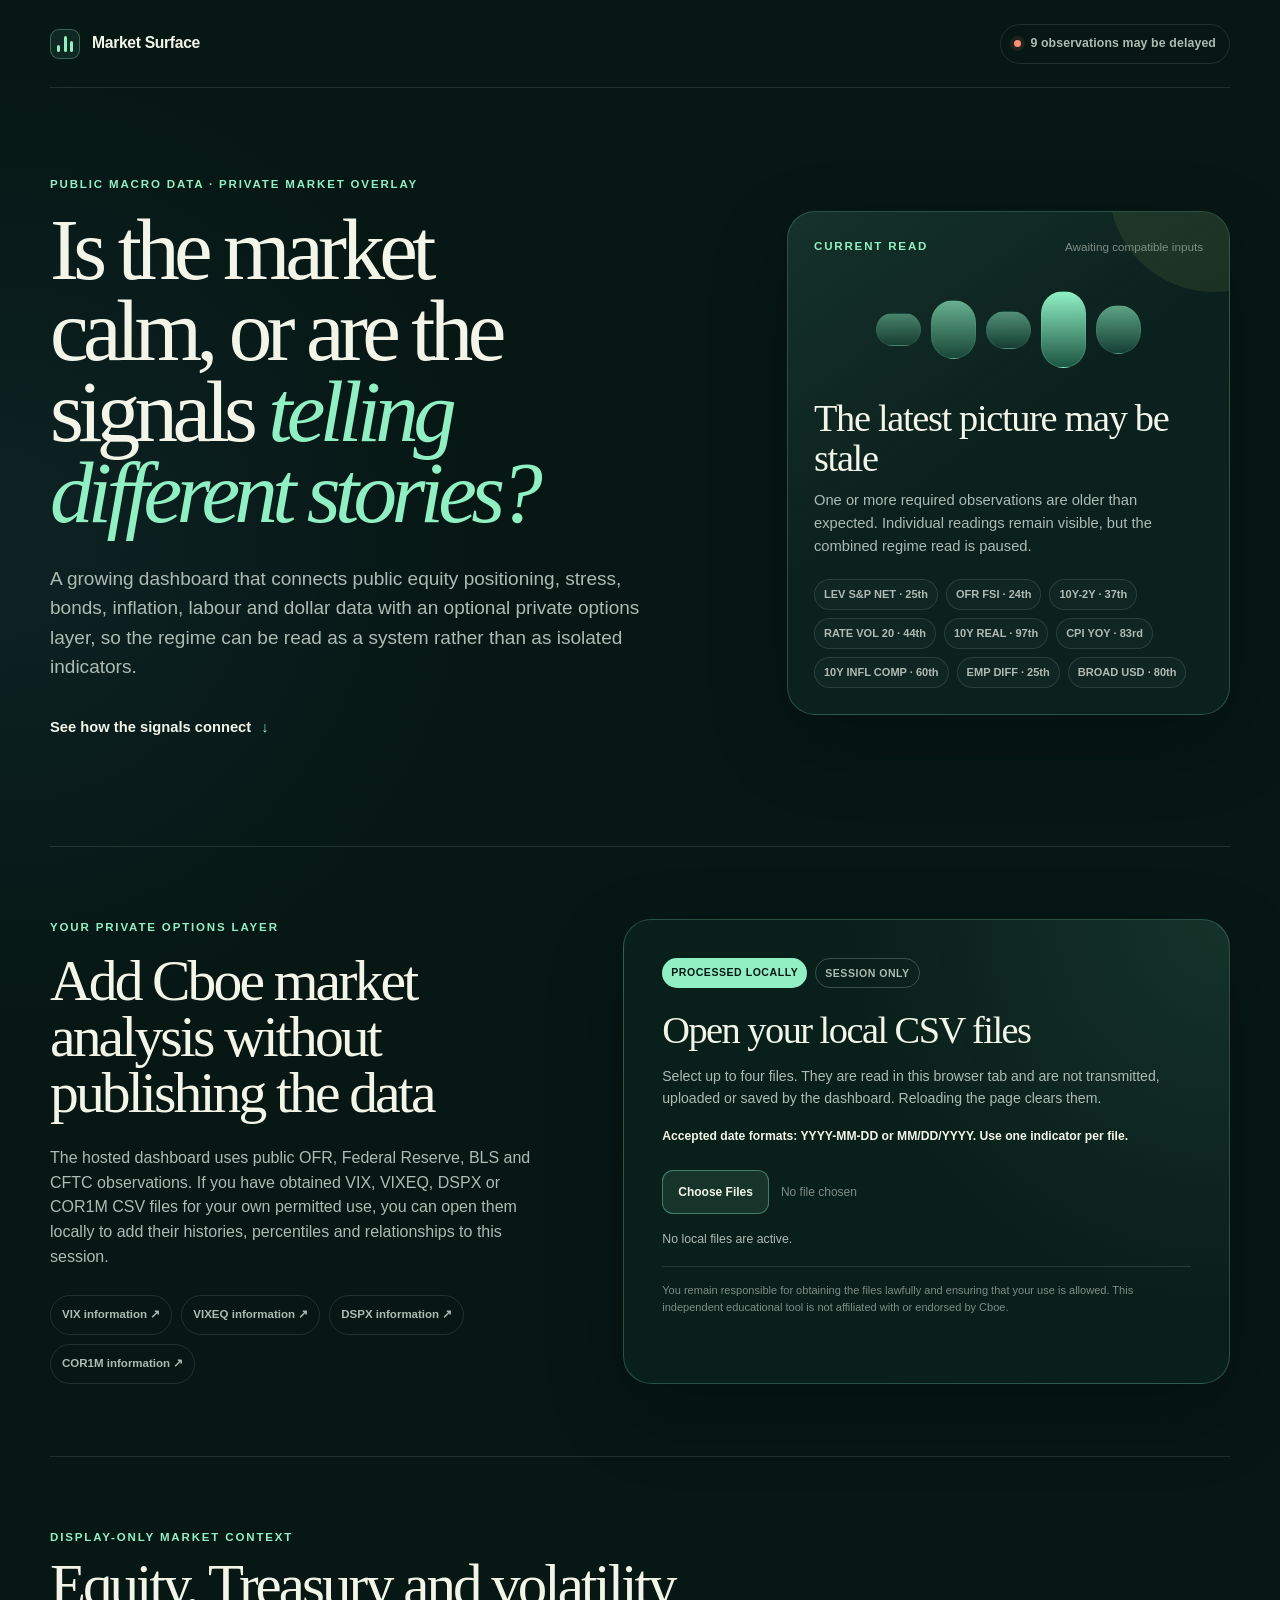
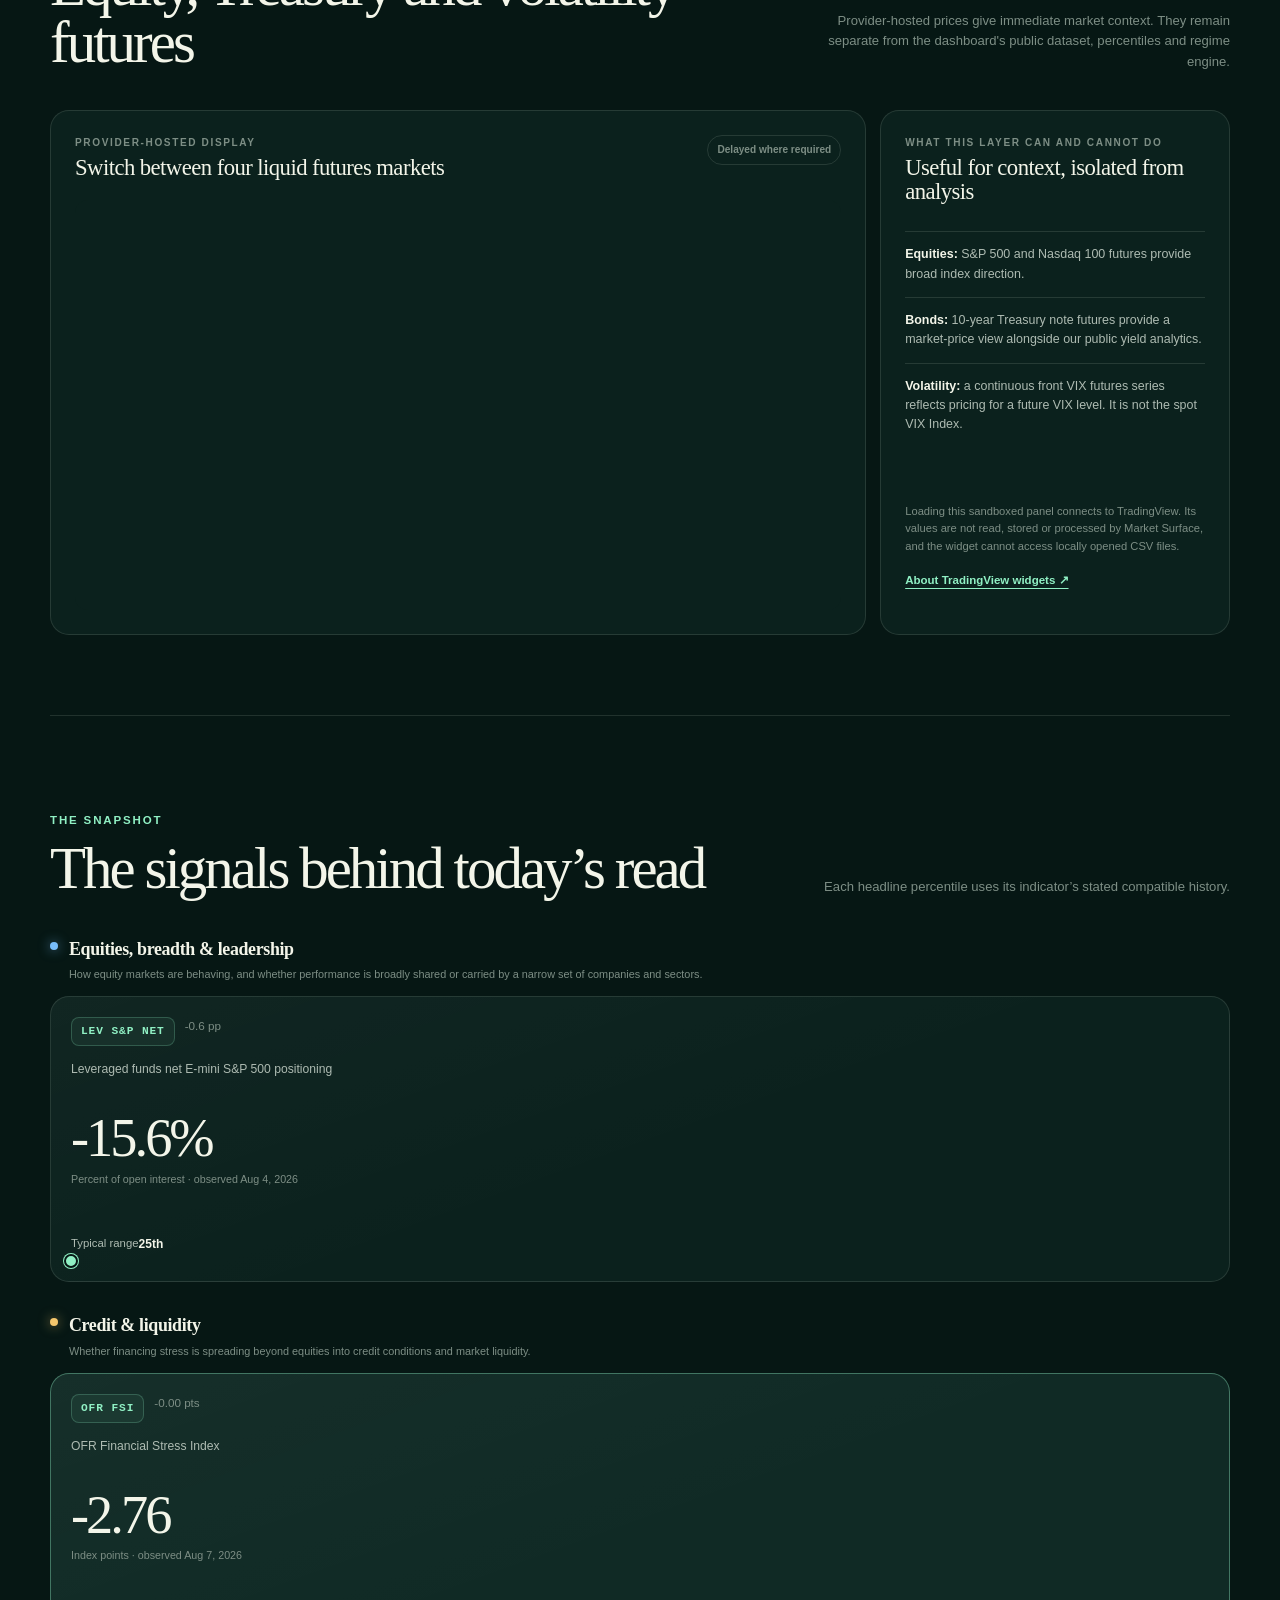
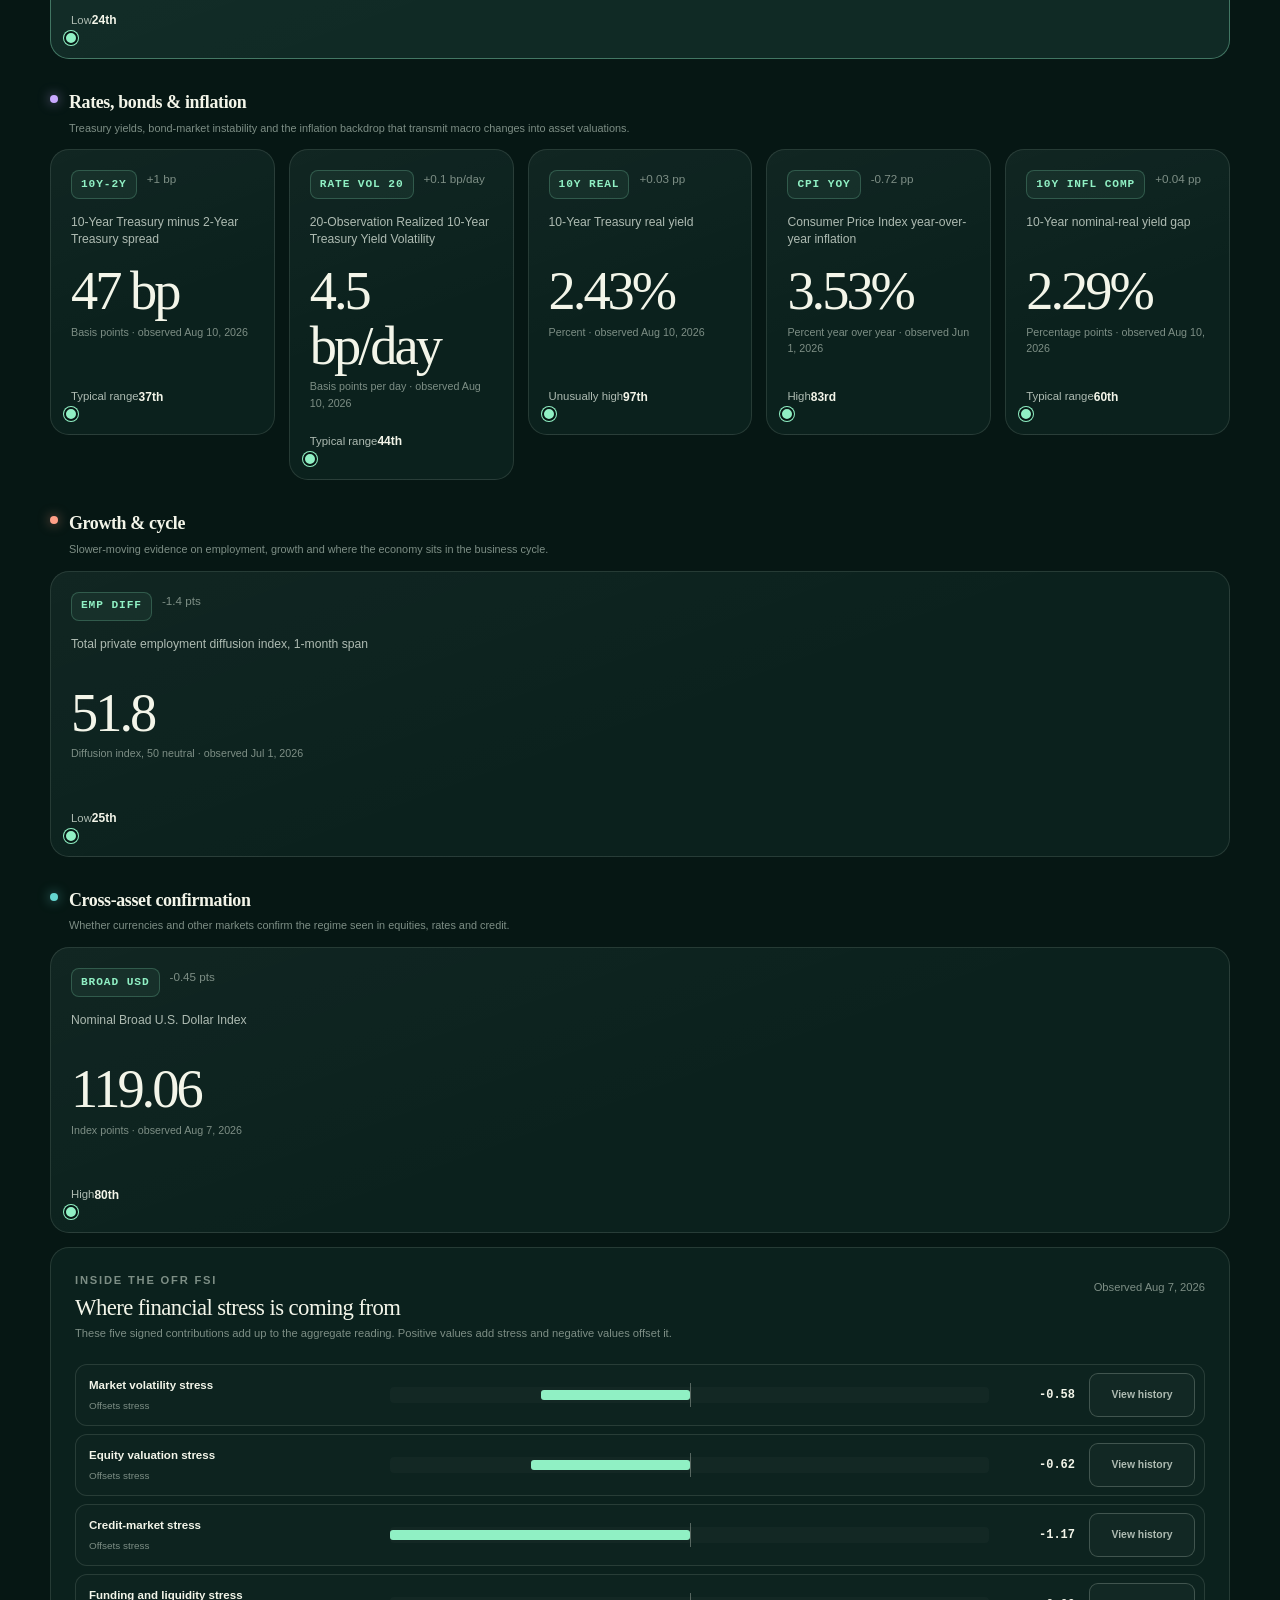
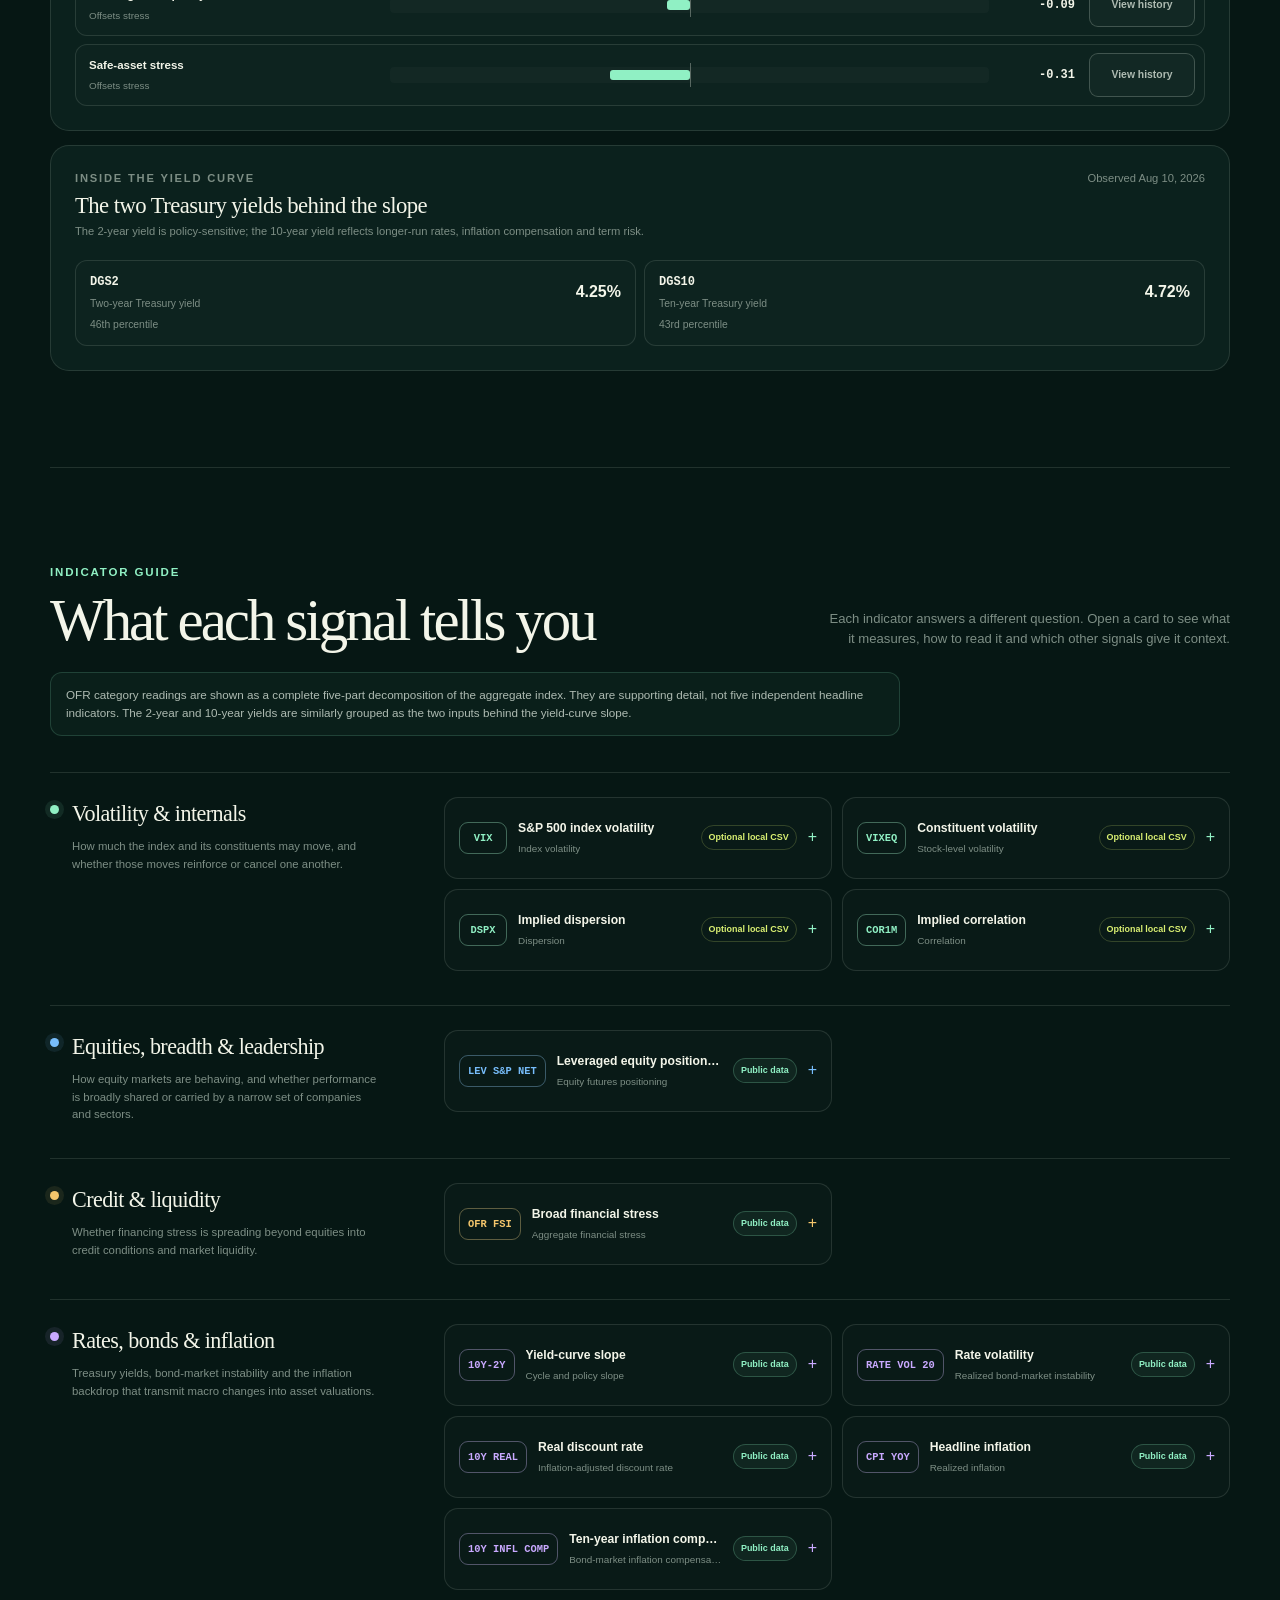
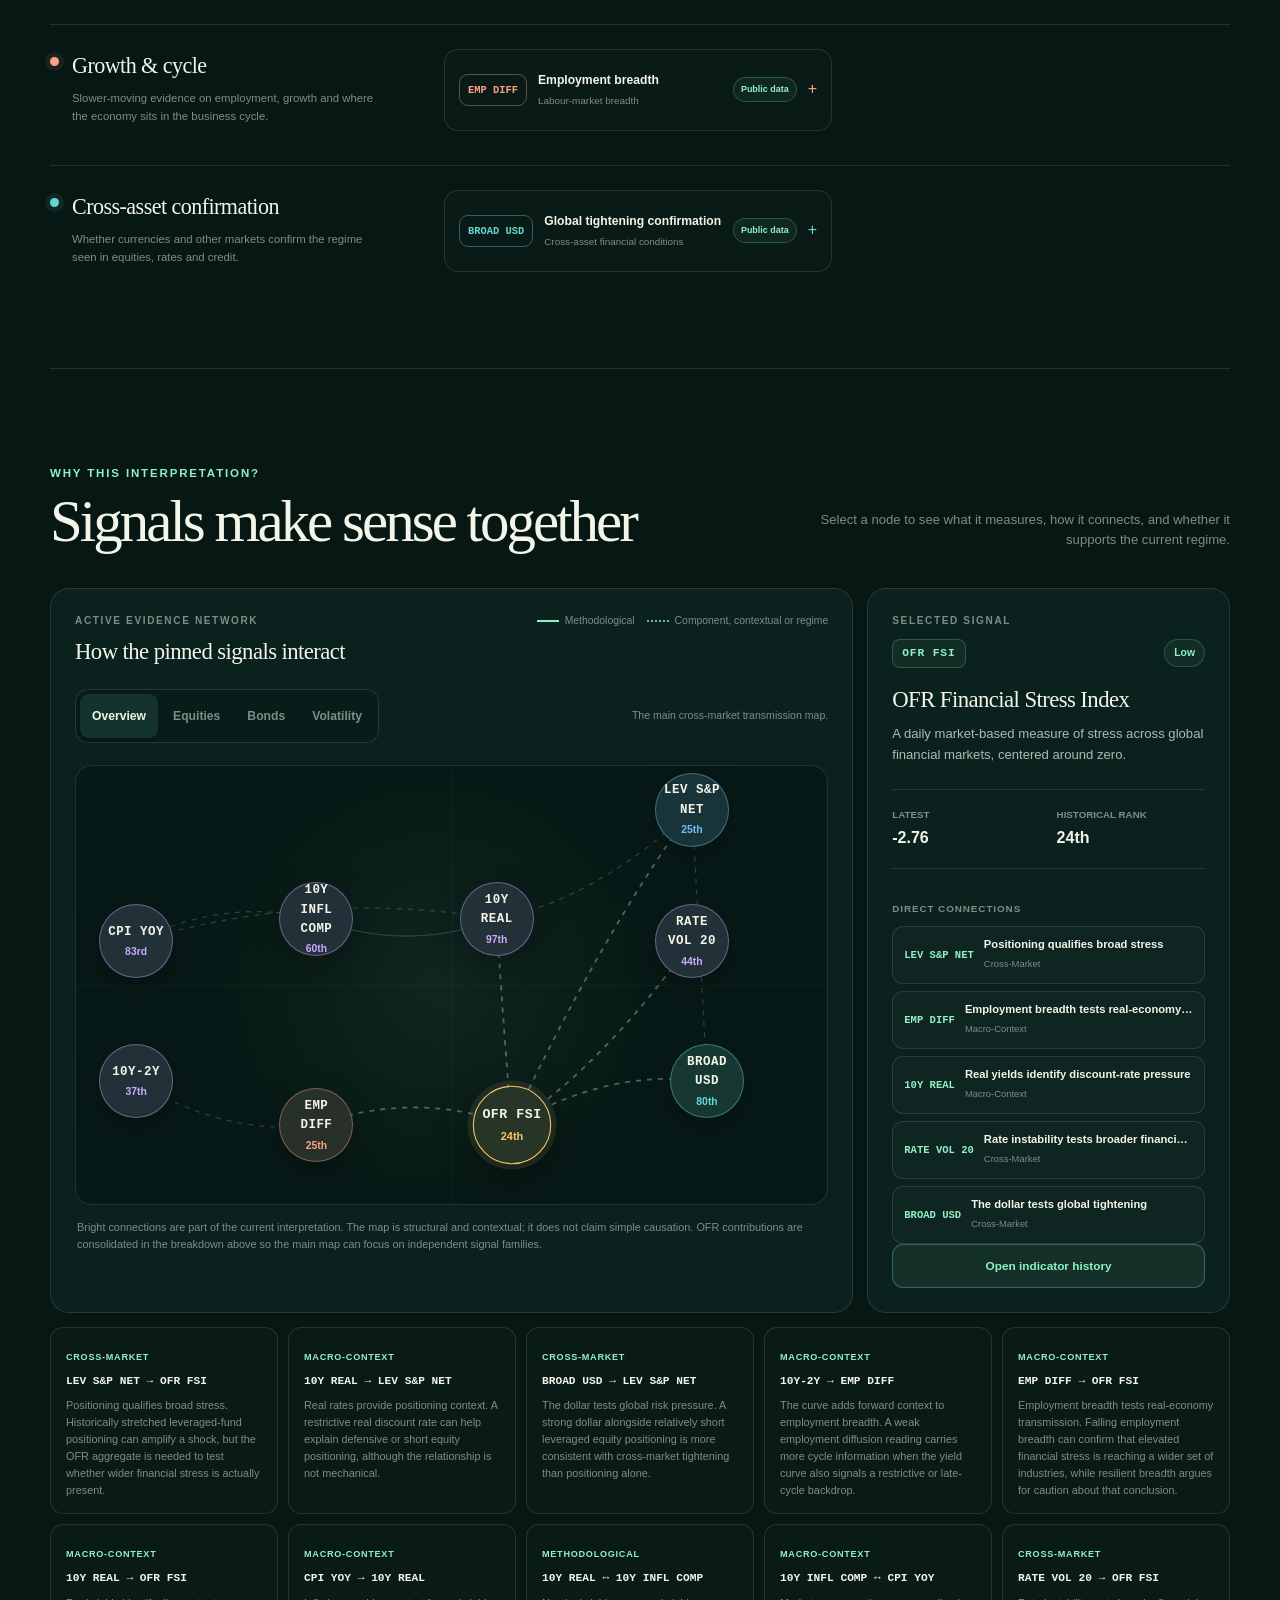
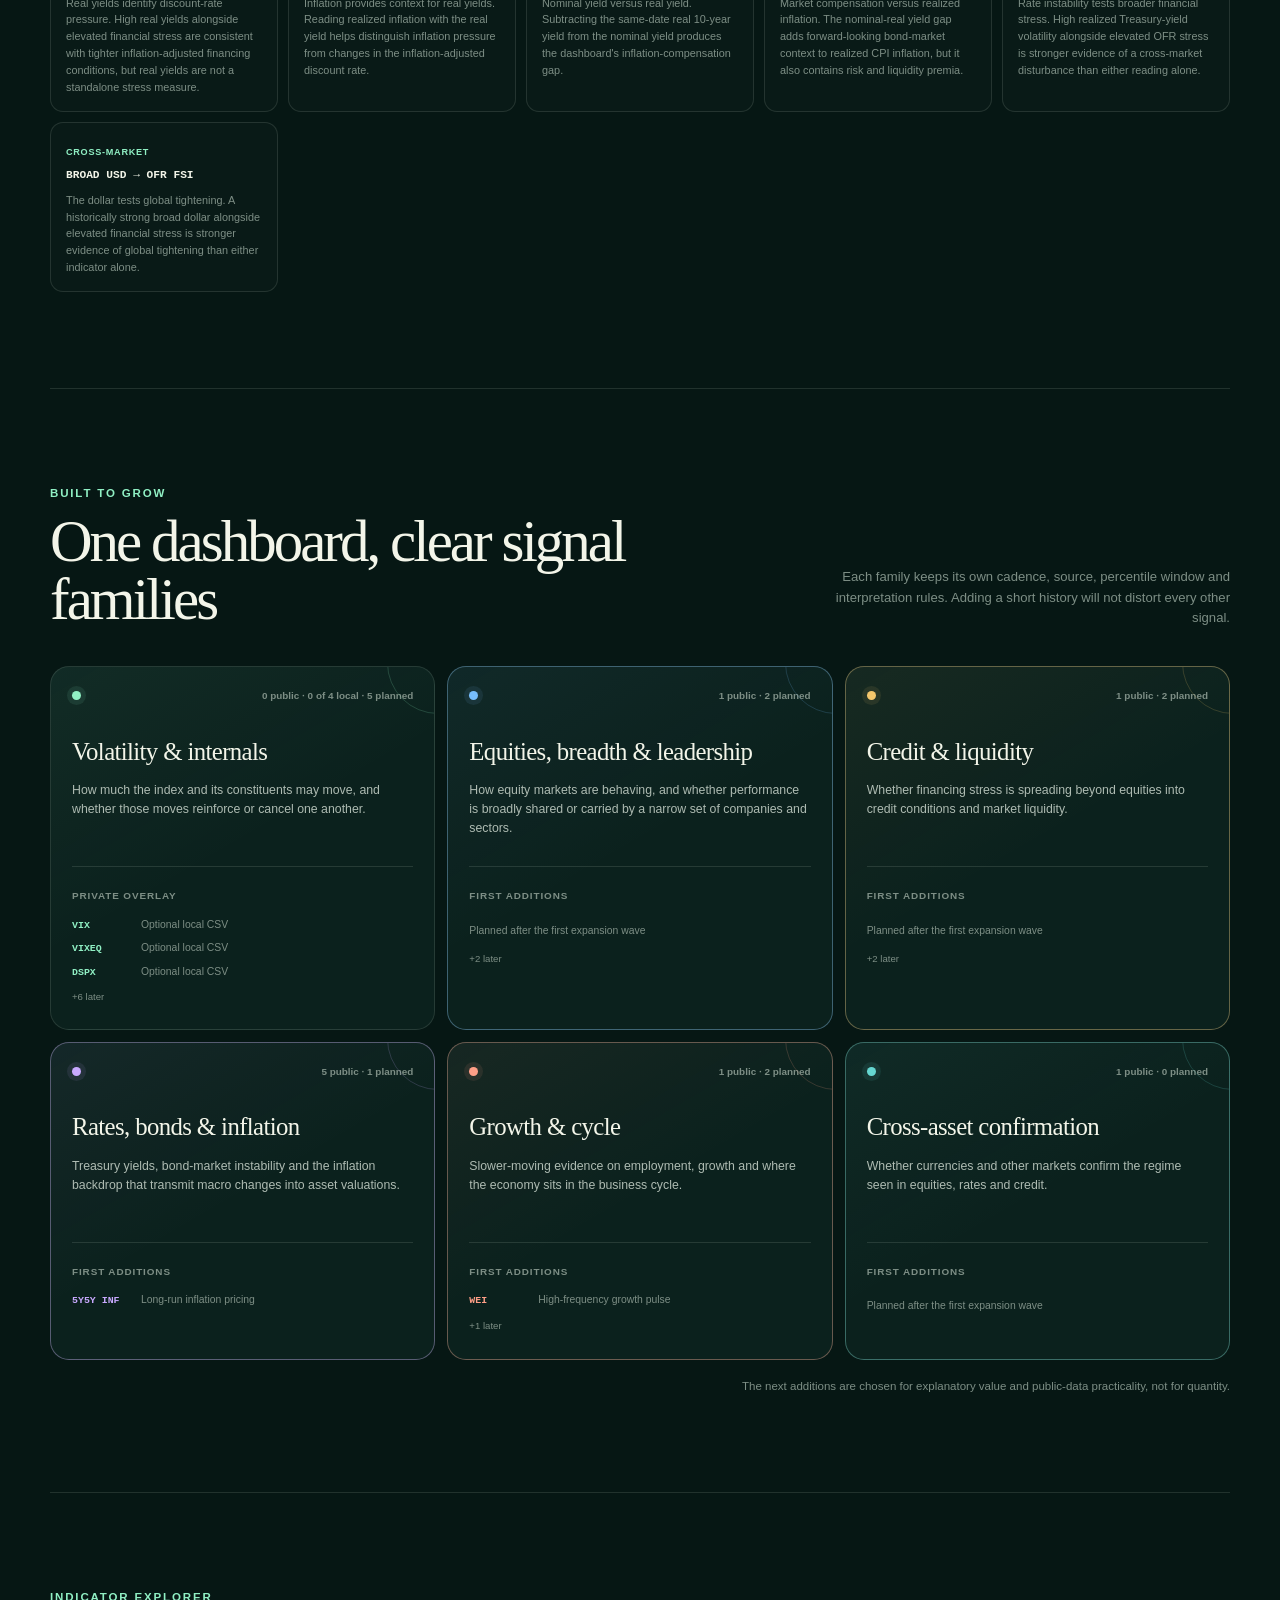
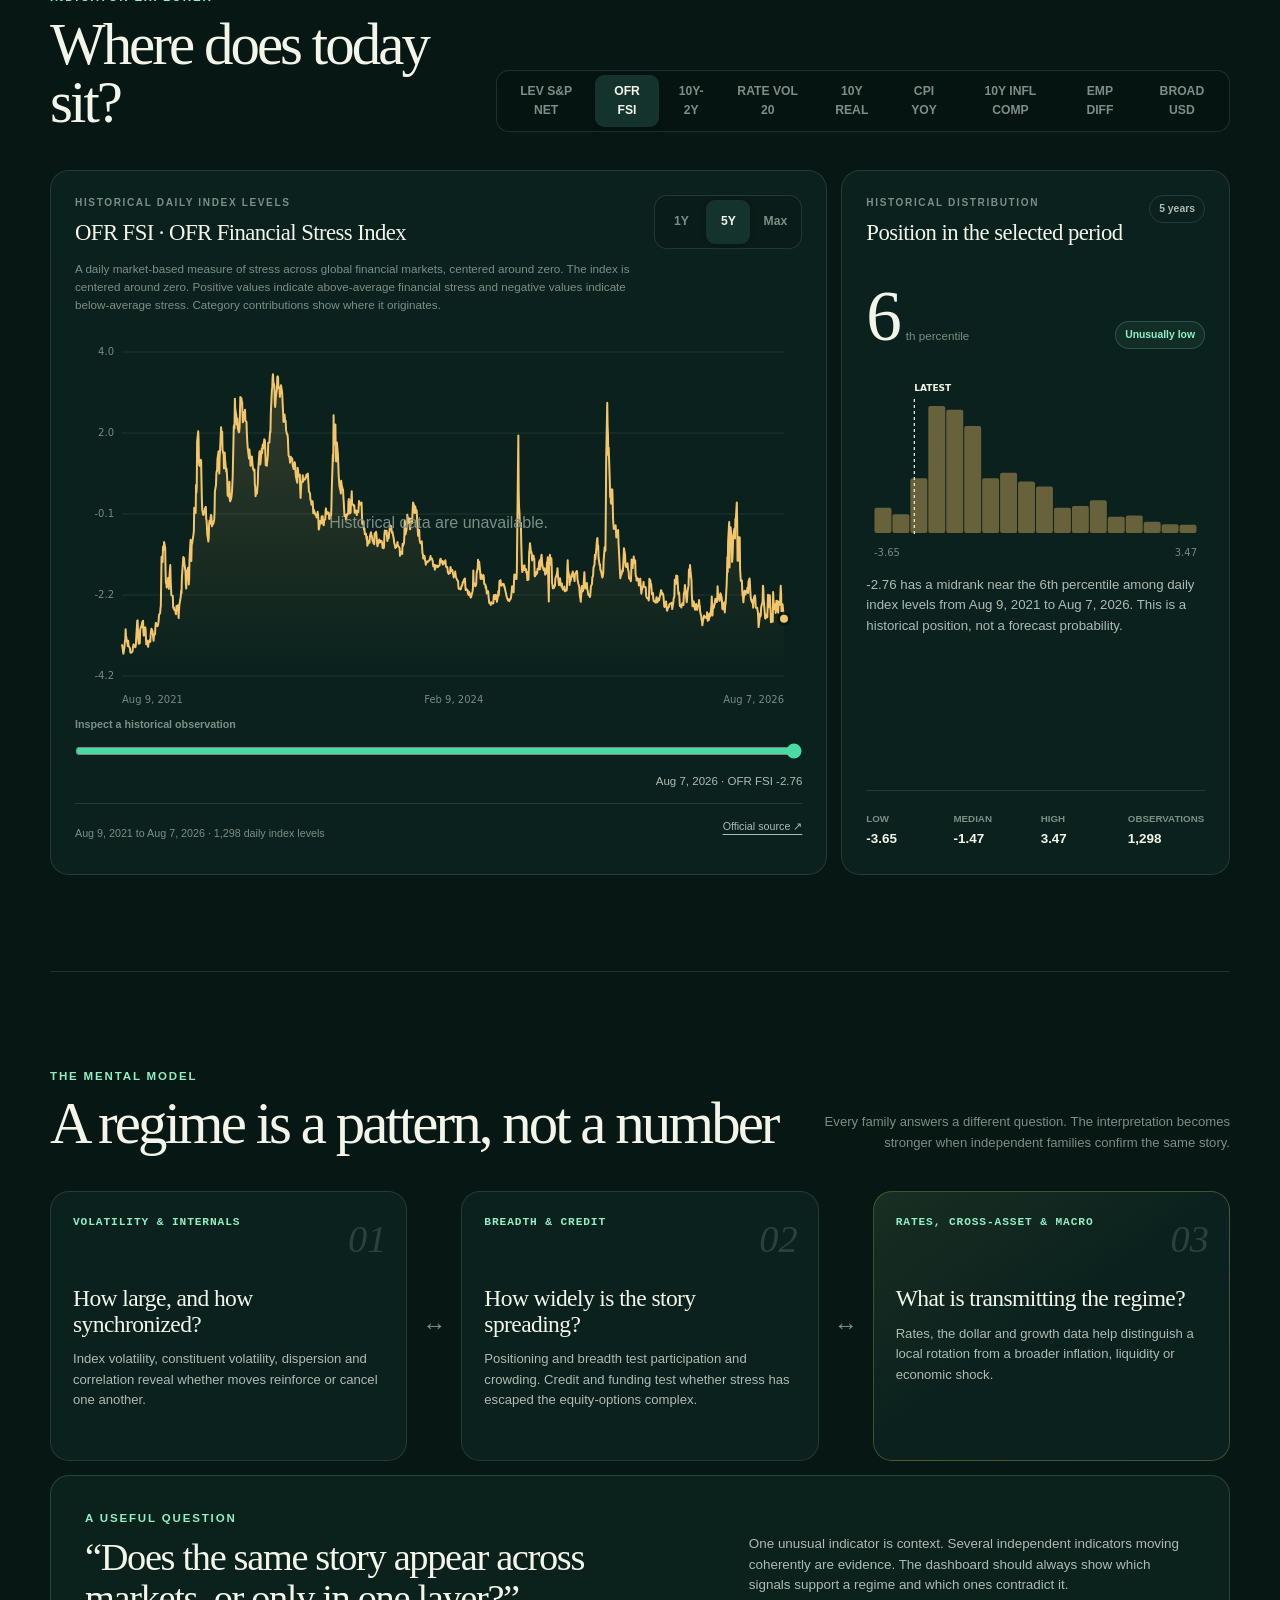
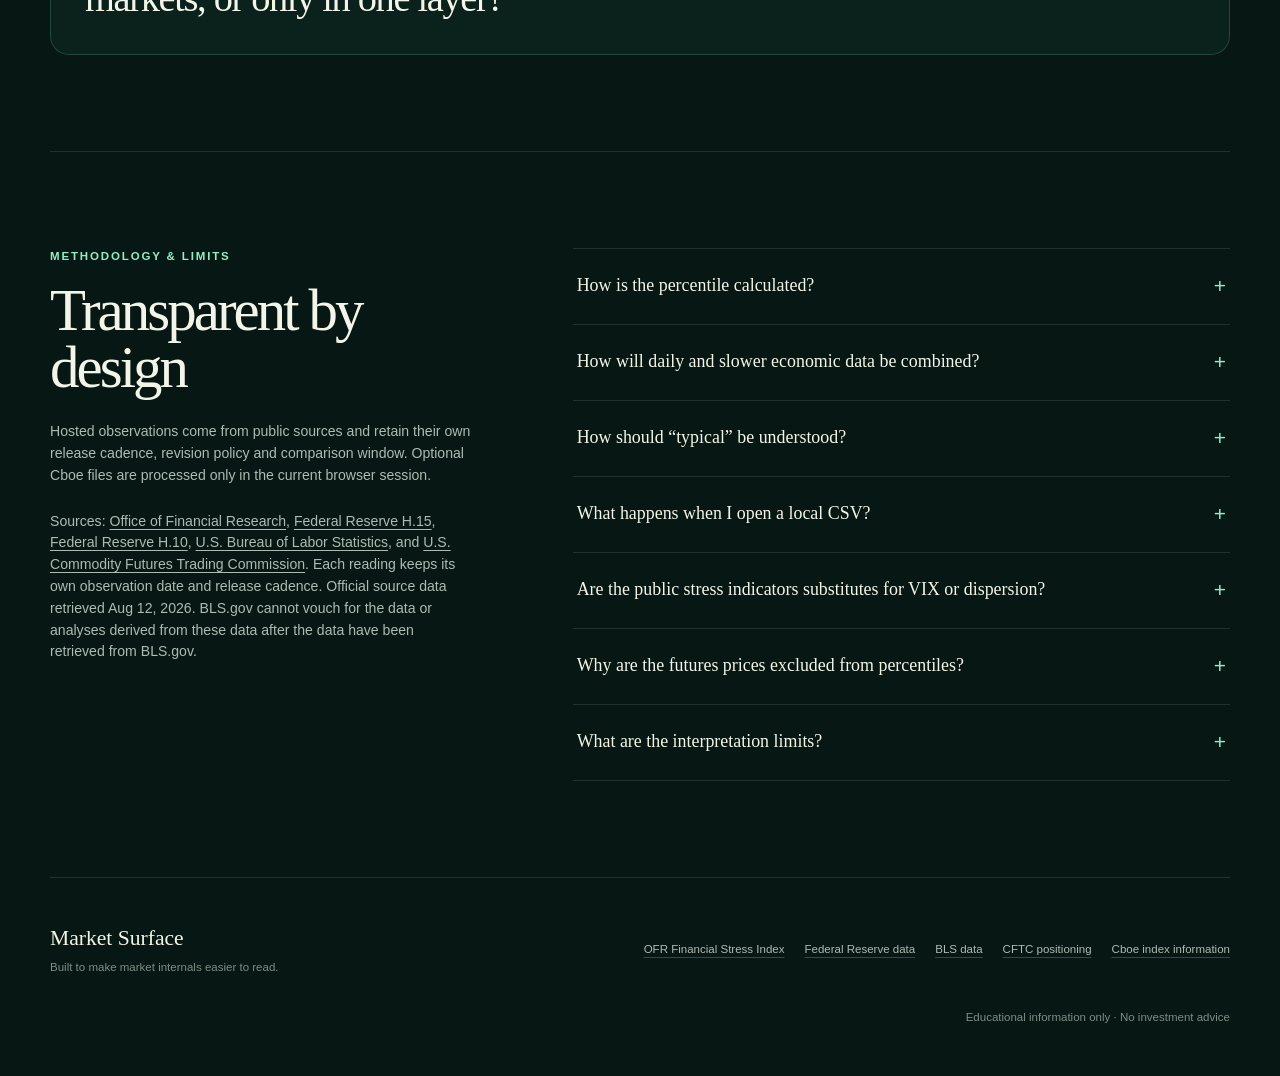
==== commit da681ecb: "feat: add equity and bond market layers" ====
--- a/index.html
+++ b/index.html
@@ -30,8 +30,8 @@
     />
     <meta name="twitter:image" content="https://denis-joly.github.io/eco-dashboard/public/og.png" />
     <title>Market Surface: Economic &amp; Market Regime Dashboard</title>
-    <link rel="stylesheet" href="styles.css?v=20260811b" />
-    <script type="module" src="app.js?v=20260811b"></script>
+    <link rel="stylesheet" href="styles.css?v=20260812b" />
+    <script type="module" src="app.js?v=20260812b"></script>
   </head>
   <body>
     <a class="skip-link" href="#main-content">Skip to dashboard</a>
@@ -53,8 +53,8 @@
           <p class="eyebrow">Public macro data · Private market overlay</p>
           <h1 id="hero-title">Is the market calm, or are the signals <em>telling different stories?</em></h1>
           <p class="hero-intro">
-            A growing dashboard that connects public stress, rates, inflation, labour and dollar data with an optional private market-data
-            layer, so the regime can be read as a system rather than as isolated indicators.
+            A growing dashboard that connects public equity positioning, stress, bonds, inflation, labour and dollar data with an optional
+            private options layer, so the regime can be read as a system rather than as isolated indicators.
           </p>
           <a class="text-link" href="#relationships">See how the signals connect <span aria-hidden="true">↓</span></a>
         </div>
@@ -79,7 +79,7 @@
             <p class="eyebrow">Your private options layer</p>
             <h2 id="private-layer-title">Add Cboe market analysis without publishing the data</h2>
             <p>
-              The hosted dashboard uses public OFR, Federal Reserve and BLS observations. If you have obtained VIX, VIXEQ, DSPX or COR1M
+              The hosted dashboard uses public OFR, Federal Reserve, BLS and CFTC observations. If you have obtained VIX, VIXEQ, DSPX or COR1M
               CSV files for your own permitted use, you can open them locally to add their histories, percentiles
               and relationships to this session.
             </p>
@@ -130,6 +130,52 @@
         </div>
       </section>
 
+      <section class="market-display section-shell" id="market-display" aria-labelledby="market-display-title">
+        <div class="section-heading market-display-heading">
+          <div>
+            <p class="eyebrow">Display-only market context</p>
+            <h2 id="market-display-title">Equity, Treasury and volatility futures</h2>
+          </div>
+          <p class="section-note">
+            Provider-hosted prices give immediate market context. They remain separate from the dashboard's
+            public dataset, percentiles and regime engine.
+          </p>
+        </div>
+        <div class="market-display-grid">
+          <article class="market-widget-panel panel" aria-labelledby="market-widget-title">
+            <div class="market-widget-topline">
+              <div>
+                <p class="panel-label">Provider-hosted display</p>
+                <h3 id="market-widget-title">Switch between four liquid futures markets</h3>
+              </div>
+              <span>Delayed where required</span>
+            </div>
+            <iframe
+              class="market-widget-frame"
+              title="TradingView display for S&P 500, Nasdaq 100, 10-year Treasury note and VIX futures"
+              src="market-tape.html?v=20260812b"
+              loading="lazy"
+              sandbox="allow-scripts allow-popups allow-popups-to-escape-sandbox"
+              referrerpolicy="strict-origin-when-cross-origin"
+            ></iframe>
+          </article>
+          <aside class="market-display-explainer panel" aria-labelledby="market-display-explainer-title">
+            <p class="panel-label">What this layer can and cannot do</p>
+            <h3 id="market-display-explainer-title">Useful for context, isolated from analysis</h3>
+            <ul>
+              <li><strong>Equities:</strong> S&P 500 and Nasdaq 100 futures provide broad index direction.</li>
+              <li><strong>Bonds:</strong> 10-year Treasury note futures provide a market-price view alongside our public yield analytics.</li>
+              <li><strong>Volatility:</strong> a continuous front VIX futures series reflects pricing for a future VIX level. It is not the spot VIX Index.</li>
+            </ul>
+            <p>
+              Loading this sandboxed panel connects to TradingView. Its values are not read, stored or processed by
+              Market Surface, and the widget cannot access locally opened CSV files.
+            </p>
+            <a href="https://www.tradingview.com/widget/" target="_blank" rel="noopener noreferrer">About TradingView widgets ↗</a>
+          </aside>
+        </div>
+      </section>
+
       <section class="snapshot section-shell" aria-labelledby="snapshot-title">
         <div class="section-heading">
           <div>
@@ -156,6 +202,17 @@
           </div>
           <div class="ofr-breakdown-list" id="ofr-breakdown-list"></div>
         </article>
+        <article class="treasury-breakdown panel" id="treasury-breakdown" aria-labelledby="treasury-breakdown-title" hidden>
+          <div class="treasury-breakdown-heading">
+            <div>
+              <p class="panel-label">Inside the yield curve</p>
+              <h3 id="treasury-breakdown-title">The two Treasury yields behind the slope</h3>
+              <p>The 2-year yield is policy-sensitive; the 10-year yield reflects longer-run rates, inflation compensation and term risk.</p>
+            </div>
+            <span id="treasury-breakdown-date"></span>
+          </div>
+          <div class="treasury-breakdown-list" id="treasury-breakdown-list"></div>
+        </article>
       </section>
 
       <section class="indicator-guide section-shell" id="indicator-guide" aria-labelledby="indicator-guide-title">
@@ -171,7 +228,8 @@
         </div>
         <p class="indicator-guide-note">
           OFR category readings are shown as a complete five-part decomposition of the aggregate index. They are
-          supporting detail, not five independent headline indicators.
+          supporting detail, not five independent headline indicators. The 2-year and 10-year yields are similarly
+          grouped as the two inputs behind the yield-curve slope.
         </p>
         <div class="indicator-guide-groups" id="indicator-guide-groups"></div>
       </section>
@@ -198,6 +256,10 @@
                 <span><i class="legend-line solid"></i> Methodological</span>
                 <span><i class="legend-line dotted"></i> Component, contextual or regime</span>
               </div>
+            </div>
+            <div class="network-view-row">
+              <div class="segmented-control network-view-picker" id="network-view-picker" role="group" aria-label="Choose a relationship network"></div>
+              <p id="network-view-description">The main cross-market transmission map.</p>
             </div>
             <div class="network-stage" id="network-stage">
               <canvas id="network-canvas" aria-hidden="true"></canvas>
@@ -339,7 +401,7 @@
             <span class="concept-number">02</span>
             <p class="concept-ticker">BREADTH &amp; CREDIT</p>
             <h3>How widely is the story spreading?</h3>
-            <p>Breadth tests participation. Credit and funding conditions test whether stress has escaped the equity-options complex.</p>
+            <p>Positioning and breadth test participation and crowding. Credit and funding test whether stress has escaped the equity-options complex.</p>
           </article>
           <div class="flow-operator" aria-hidden="true">↔</div>
           <article class="concept-card accent-card">
@@ -372,8 +434,9 @@
           <p class="source-credit">
             Sources: <a href="https://www.financialresearch.gov/financial-stress-index/" target="_blank" rel="noopener noreferrer">Office of Financial Research</a>,
             <a href="https://www.federalreserve.gov/releases/h15/" target="_blank" rel="noopener noreferrer">Federal Reserve H.15</a>,
-            <a href="https://www.federalreserve.gov/releases/h10/" target="_blank" rel="noopener noreferrer">Federal Reserve H.10</a>, and
-            <a href="https://www.bls.gov/" target="_blank" rel="noopener noreferrer">U.S. Bureau of Labor Statistics</a>.
+            <a href="https://www.federalreserve.gov/releases/h10/" target="_blank" rel="noopener noreferrer">Federal Reserve H.10</a>,
+            <a href="https://www.bls.gov/" target="_blank" rel="noopener noreferrer">U.S. Bureau of Labor Statistics</a>, and
+            <a href="https://www.cftc.gov/MarketReports/CommitmentsofTraders/" target="_blank" rel="noopener noreferrer">U.S. Commodity Futures Trading Commission</a>.
             Each reading keeps its own observation date and release cadence.
             <span id="source-retrieval-date"></span>
             BLS.gov cannot vouch for the data or analyses derived from these data after the data have been retrieved from BLS.gov.
@@ -415,6 +478,13 @@
               No. OFR categories measure broad financial stress and its contributions. They do not reproduce
               option-implied index volatility, constituent volatility, dispersion or correlation. The two layers
               answer different questions and become more informative when interpreted together.
+            </p>
+          </details>
+          <details>
+            <summary>Why are the futures prices excluded from percentiles?</summary>
+            <p>
+              They are rendered by a provider-hosted TradingView widget in a sandboxed frame. Market Surface cannot read or store those
+              values, so they provide visual context only and never enter the dashboard's calculations or regime rules.
             </p>
           </details>
           <details>
@@ -437,6 +507,7 @@
         <a href="https://www.financialresearch.gov/financial-stress-index/" target="_blank" rel="noopener noreferrer">OFR Financial Stress Index</a>
         <a href="https://www.federalreserve.gov/data.htm" target="_blank" rel="noopener noreferrer">Federal Reserve data</a>
         <a href="https://www.bls.gov/" target="_blank" rel="noopener noreferrer">BLS data</a>
+        <a href="https://www.cftc.gov/MarketReports/CommitmentsofTraders/" target="_blank" rel="noopener noreferrer">CFTC positioning</a>
         <a href="https://www.cboe.com/us/indices/" target="_blank" rel="noopener noreferrer">Cboe index information</a>
       </div>
       <p class="disclaimer">Educational information only · No investment advice</p>
--- a/styles.css
+++ b/styles.css
@@ -526,6 +526,112 @@
   list-style: none;
 }
 
+.market-display {
+  padding-top: 72px;
+  padding-bottom: 80px;
+}
+
+.market-display-grid {
+  display: grid;
+  grid-template-columns: minmax(0, 1.75fr) minmax(300px, 0.75fr);
+  gap: 14px;
+}
+
+.market-widget-panel,
+.market-display-explainer {
+  min-height: 0;
+  padding: 24px;
+}
+
+.market-widget-panel {
+  overflow: hidden;
+  background:
+    radial-gradient(circle at 95% 0, rgba(101, 214, 208, 0.08), transparent 22rem),
+    var(--surface);
+}
+
+.market-widget-topline {
+  display: flex;
+  min-height: 48px;
+  margin-bottom: 17px;
+  align-items: flex-start;
+  justify-content: space-between;
+  gap: 24px;
+}
+
+.market-widget-topline h3,
+.market-display-explainer h3 {
+  margin: 5px 0 0;
+  font-family: var(--display);
+  font-size: clamp(1.45rem, 2.4vw, 2rem);
+  font-weight: 500;
+  letter-spacing: -0.035em;
+  line-height: 1.05;
+}
+
+.market-widget-topline > span {
+  flex: 0 0 auto;
+  padding: 6px 9px;
+  border: 1px solid var(--line);
+  border-radius: 999px;
+  color: var(--ink-faint);
+  font-size: 0.63rem;
+  font-weight: 760;
+}
+
+.market-widget-frame {
+  display: block;
+  width: 100%;
+  height: 410px;
+  border: 0;
+  border-radius: 13px;
+  background: #0b211d;
+}
+
+.market-display-explainer {
+  display: flex;
+  flex-direction: column;
+  background:
+    radial-gradient(circle at 100% 0, rgba(201, 169, 255, 0.08), transparent 18rem),
+    var(--surface);
+}
+
+.market-display-explainer ul {
+  display: grid;
+  padding: 0;
+  margin: 28px 0 0;
+  gap: 13px;
+  list-style: none;
+}
+
+.market-display-explainer li {
+  padding: 13px 0 0;
+  border-top: 1px solid var(--line);
+  color: var(--ink-soft);
+  font-size: 0.78rem;
+}
+
+.market-display-explainer li strong {
+  color: var(--ink);
+}
+
+.market-display-explainer > p:not(.panel-label) {
+  margin: auto 0 0;
+  padding-top: 24px;
+  color: var(--ink-faint);
+  font-size: 0.7rem;
+}
+
+.market-display-explainer > a {
+  width: fit-content;
+  min-height: 38px;
+  margin-top: 17px;
+  color: var(--mint);
+  font-size: 0.72rem;
+  font-weight: 740;
+  text-underline-offset: 4px;
+}
+
 .local-data-summary li {
   padding: 6px 9px;
   border-radius: 999px;
@@ -798,6 +904,50 @@
 
 .metric-grid {
   display: grid;
+  align-items: start;
+  gap: 30px;
+}
+
+.metric-family-group {
+  display: grid;
+  gap: 13px;
+}
+
+.metric-family-heading {
+  display: flex;
+  max-width: 780px;
+  align-items: flex-start;
+  gap: 11px;
+}
+
+.metric-family-heading h3 {
+  margin: 0 0 3px;
+  color: var(--ink);
+  font-family: var(--display);
+  font-size: 1.12rem;
+  font-weight: 560;
+  letter-spacing: -0.02em;
+}
+
+.metric-family-heading p {
+  margin: 0;
+  color: var(--ink-faint);
+  font-size: 0.68rem;
+  line-height: 1.55;
+}
+
+.metric-family-dot {
+  width: 8px;
+  height: 8px;
+  margin-top: 6px;
+  flex: 0 0 auto;
+  border-radius: 50%;
+  background: var(--family-color);
+  box-shadow: 0 0 12px color-mix(in srgb, var(--family-color), transparent 40%);
+}
+
+.metric-family-cards {
+  display: grid;
   grid-template-columns: repeat(auto-fit, minmax(210px, 1fr));
   align-items: start;
   gap: 14px;
@@ -844,6 +994,87 @@
   display: grid;
   margin-top: 22px;
   gap: 8px;
+}
+
+.treasury-breakdown {
+  min-height: auto;
+  margin-top: 14px;
+  padding: 24px;
+}
+
+.treasury-breakdown-heading {
+  display: flex;
+  align-items: flex-start;
+  justify-content: space-between;
+  gap: 30px;
+}
+
+.treasury-breakdown-heading h3 {
+  margin: 5px 0 7px;
+  font-family: var(--display);
+  font-size: 1.55rem;
+  font-weight: 500;
+  letter-spacing: -0.03em;
+}
+
+.treasury-breakdown-heading p,
+.treasury-breakdown-heading > span {
+  margin: 0;
+  color: var(--ink-faint);
+  font-size: 0.7rem;
+}
+
+.treasury-breakdown-heading > div > p:last-child {
+  max-width: 680px;
+}
+
+.treasury-breakdown-list {
+  display: grid;
+  margin-top: 20px;
+  grid-template-columns: repeat(2, minmax(0, 1fr));
+  gap: 8px;
+}
+
+.treasury-input {
+  display: grid;
+  min-height: 72px;
+  padding: 12px 14px;
+  grid-template-columns: minmax(0, 1fr) auto;
+  align-items: center;
+  gap: 5px 16px;
+  border: 1px solid var(--line);
+  border-radius: 12px;
+  background: rgba(255, 255, 255, 0.012);
+  color: var(--ink);
+  font: inherit;
+  text-align: left;
+  cursor: pointer;
+}
+
+.treasury-input:hover,
+.treasury-input.selected {
+  border-color: rgba(201, 169, 255, 0.42);
+  background: rgba(201, 169, 255, 0.05);
+}
+
+.treasury-input > span:first-child {
+  display: grid;
+  gap: 4px;
+}
+
+.treasury-input > span:first-child strong {
+  font-family: ui-monospace, SFMono-Regular, Menlo, monospace;
+  font-size: 0.75rem;
+}
+
+.treasury-input small,
+.treasury-input > span:last-child {
+  color: var(--ink-faint);
+  font-size: 0.65rem;
+}
+
+.treasury-input > span:last-child {
+  grid-column: 1 / -1;
 }
 
 .ofr-contribution {
@@ -963,6 +1194,27 @@
   display: inline-flex;
   align-items: center;
   gap: 6px;
+}
+
+.network-view-row {
+  display: flex;
+  margin-top: 20px;
+  align-items: center;
+  justify-content: space-between;
+  gap: 18px;
+}
+
+.network-view-picker {
+  flex: 0 1 auto;
+}
+
+.network-view-row p {
+  max-width: 410px;
+  margin: 0;
+  color: var(--ink-faint);
+  font-size: 0.66rem;
+  line-height: 1.5;
+  text-align: right;
 }
 
 .legend-line {
@@ -2015,10 +2267,18 @@
   }
 
   .metric-grid {
+    grid-template-columns: 1fr;
+  }
+
+  .metric-family-cards {
     grid-template-columns: repeat(2, minmax(0, 1fr));
   }
 
   .data-access-grid {
+    grid-template-columns: 1fr;
+  }
+
+  .market-display-grid {
     grid-template-columns: 1fr;
   }
 
@@ -2137,13 +2397,27 @@
     padding: 18px;
   }
 
-  .ofr-breakdown-heading {
+  .ofr-breakdown-heading,
+  .treasury-breakdown-heading,
+  .network-view-row {
     flex-direction: column;
     gap: 10px;
   }
 
   .ofr-breakdown-heading > span {
     padding-top: 0;
+  }
+
+  .treasury-breakdown-list {
+    grid-template-columns: 1fr;
+  }
+
+  .network-view-row {
+    align-items: flex-start;
+  }
+
+  .network-view-row p {
+    text-align: left;
   }
 
   .ofr-contribution {
@@ -2293,8 +2567,30 @@
     grid-template-columns: 1fr;
   }
 
+  .metric-family-cards {
+    grid-template-columns: 1fr;
+  }
+
   .local-data-panel {
     padding: 22px;
+  }
+
+  .market-widget-panel,
+  .market-display-explainer {
+    padding: 18px;
+  }
+
+  .market-widget-topline {
+    display: grid;
+    gap: 10px;
+  }
+
+  .market-widget-topline > span {
+    width: fit-content;
+  }
+
+  .market-widget-frame {
+    height: 470px;
   }
 
   .local-data-actions,
